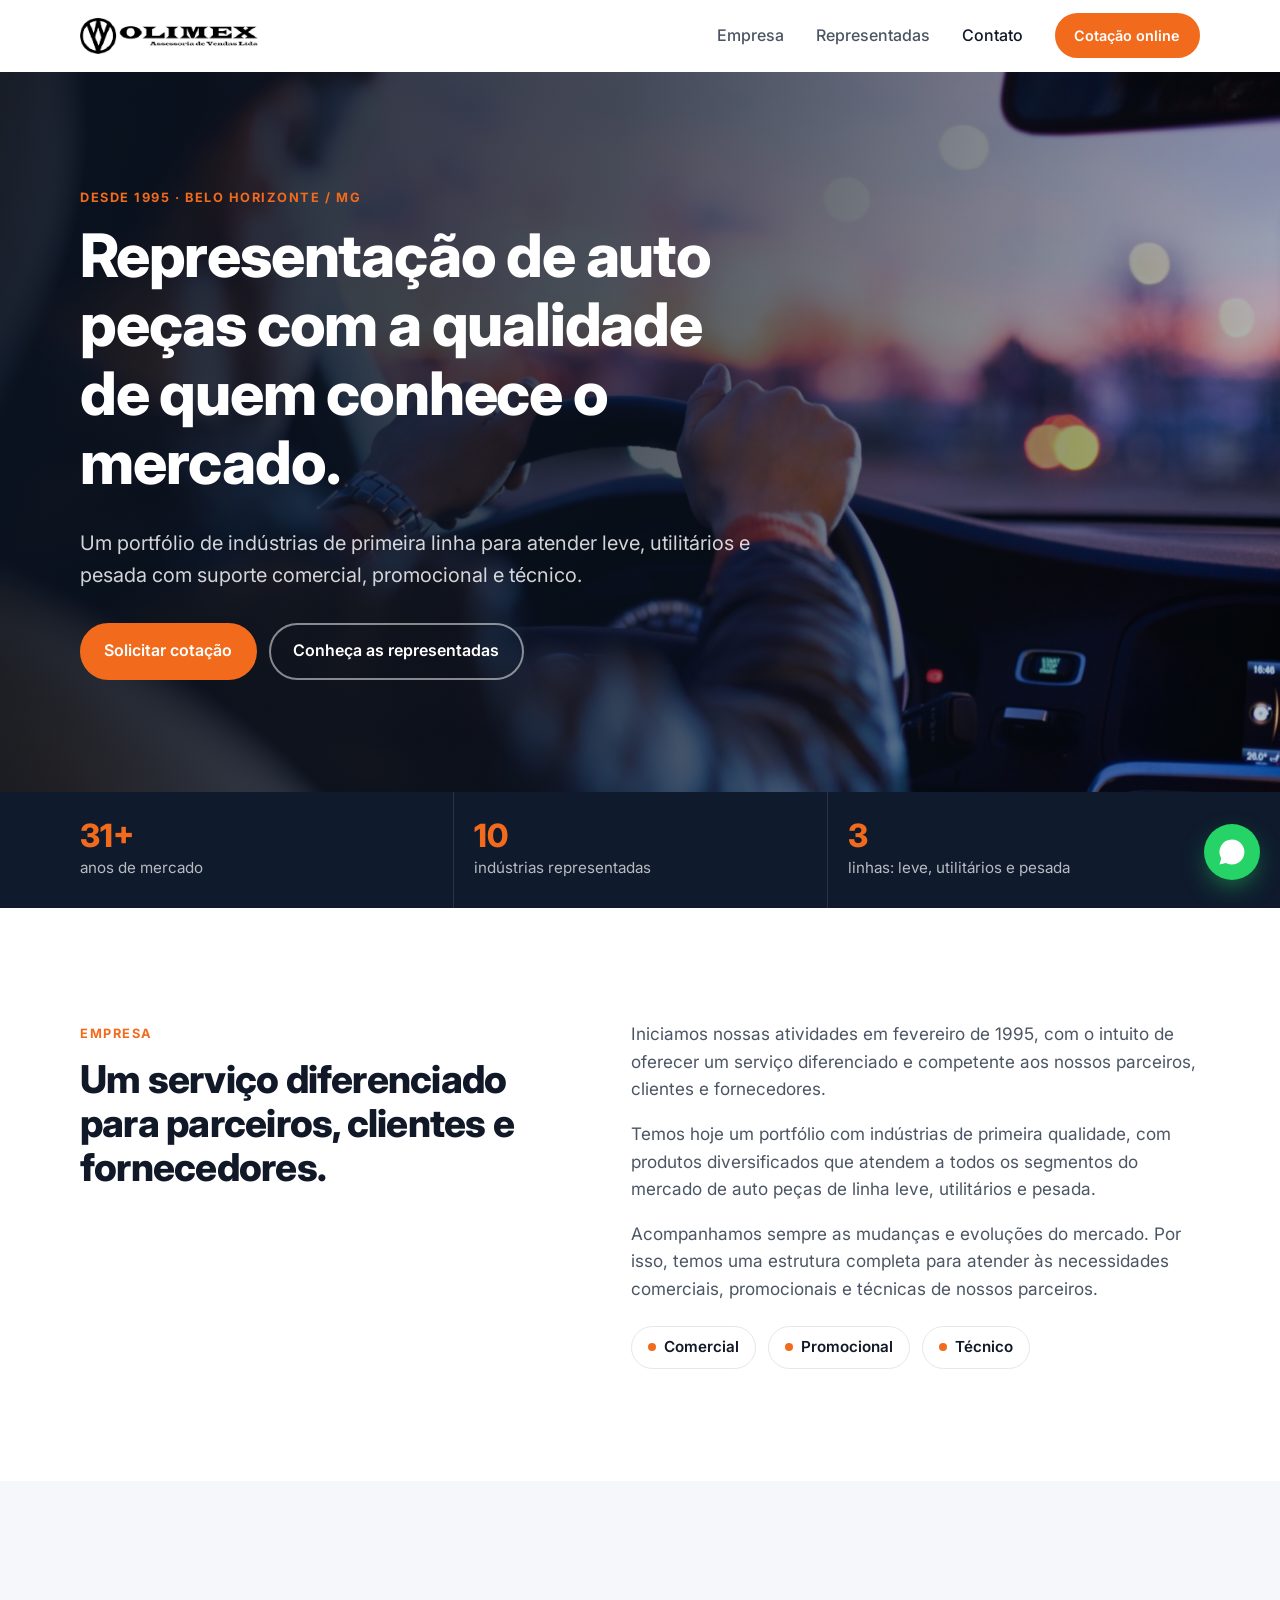
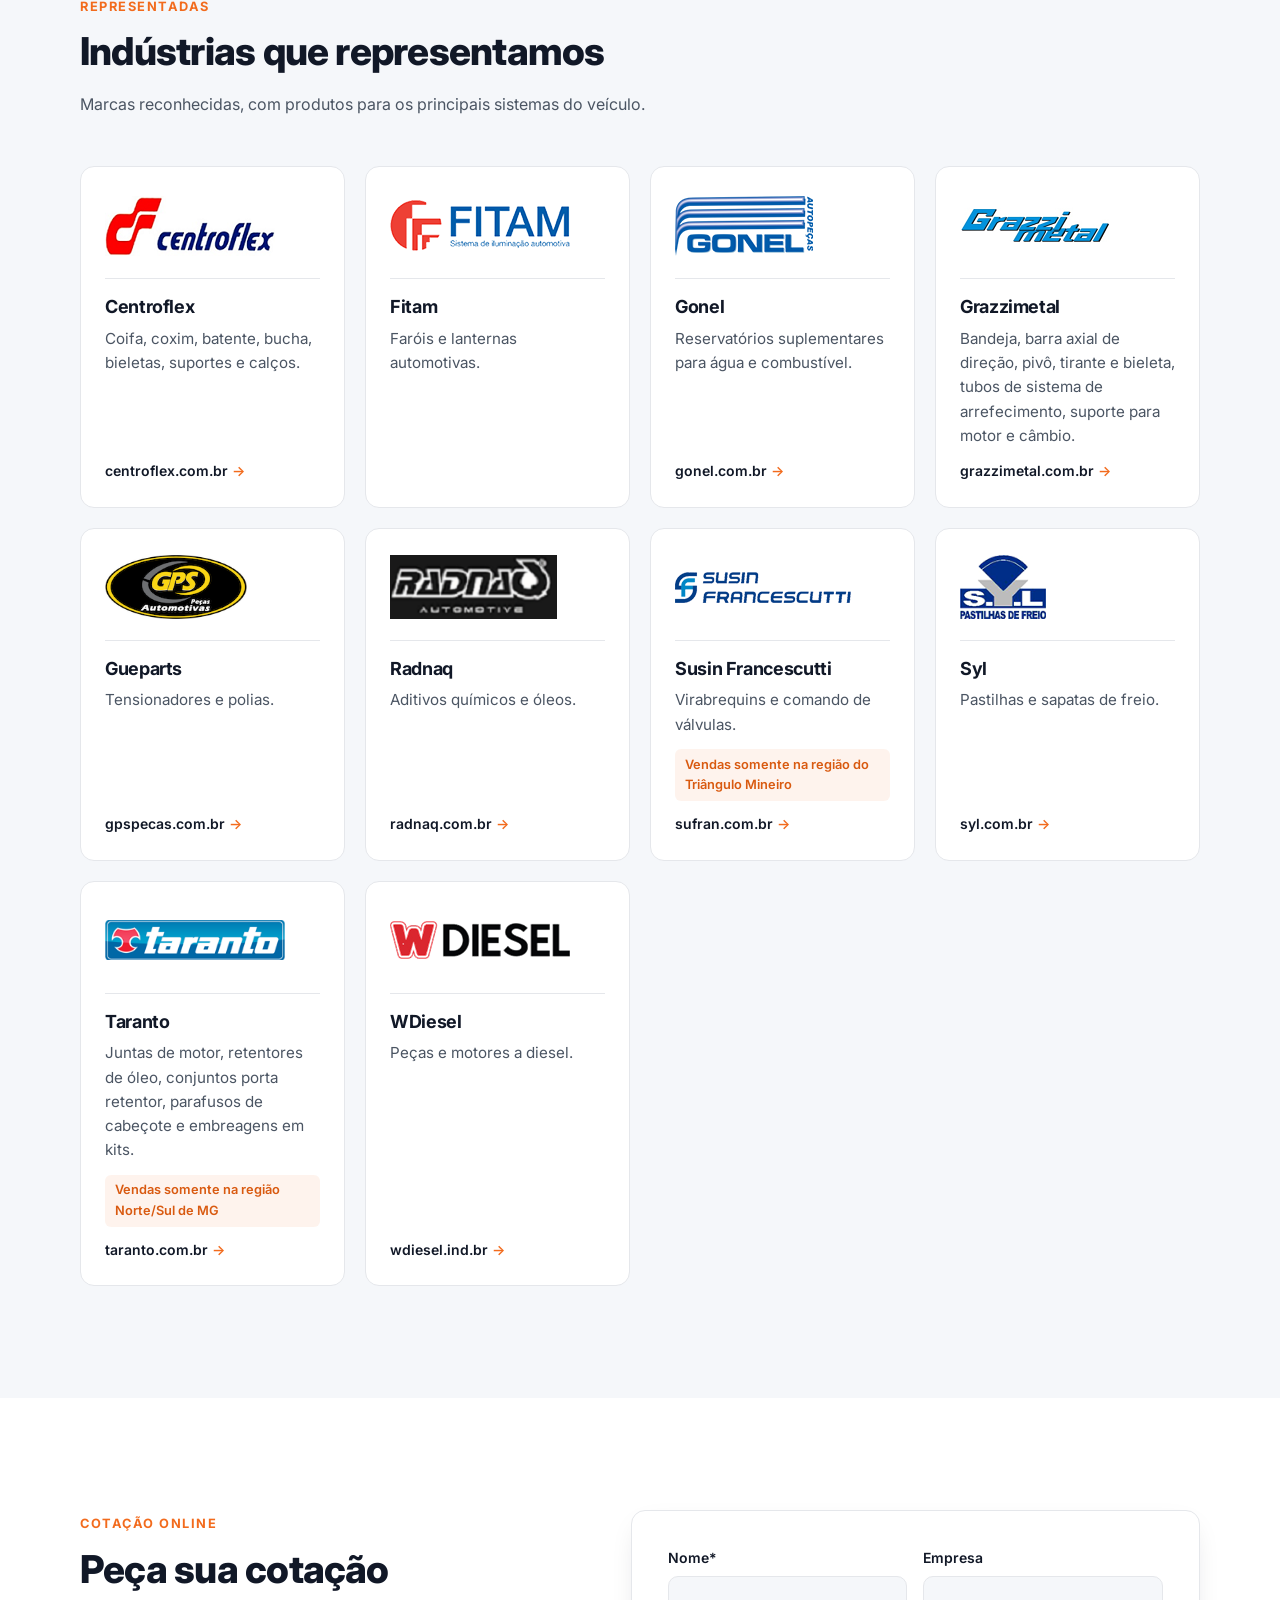
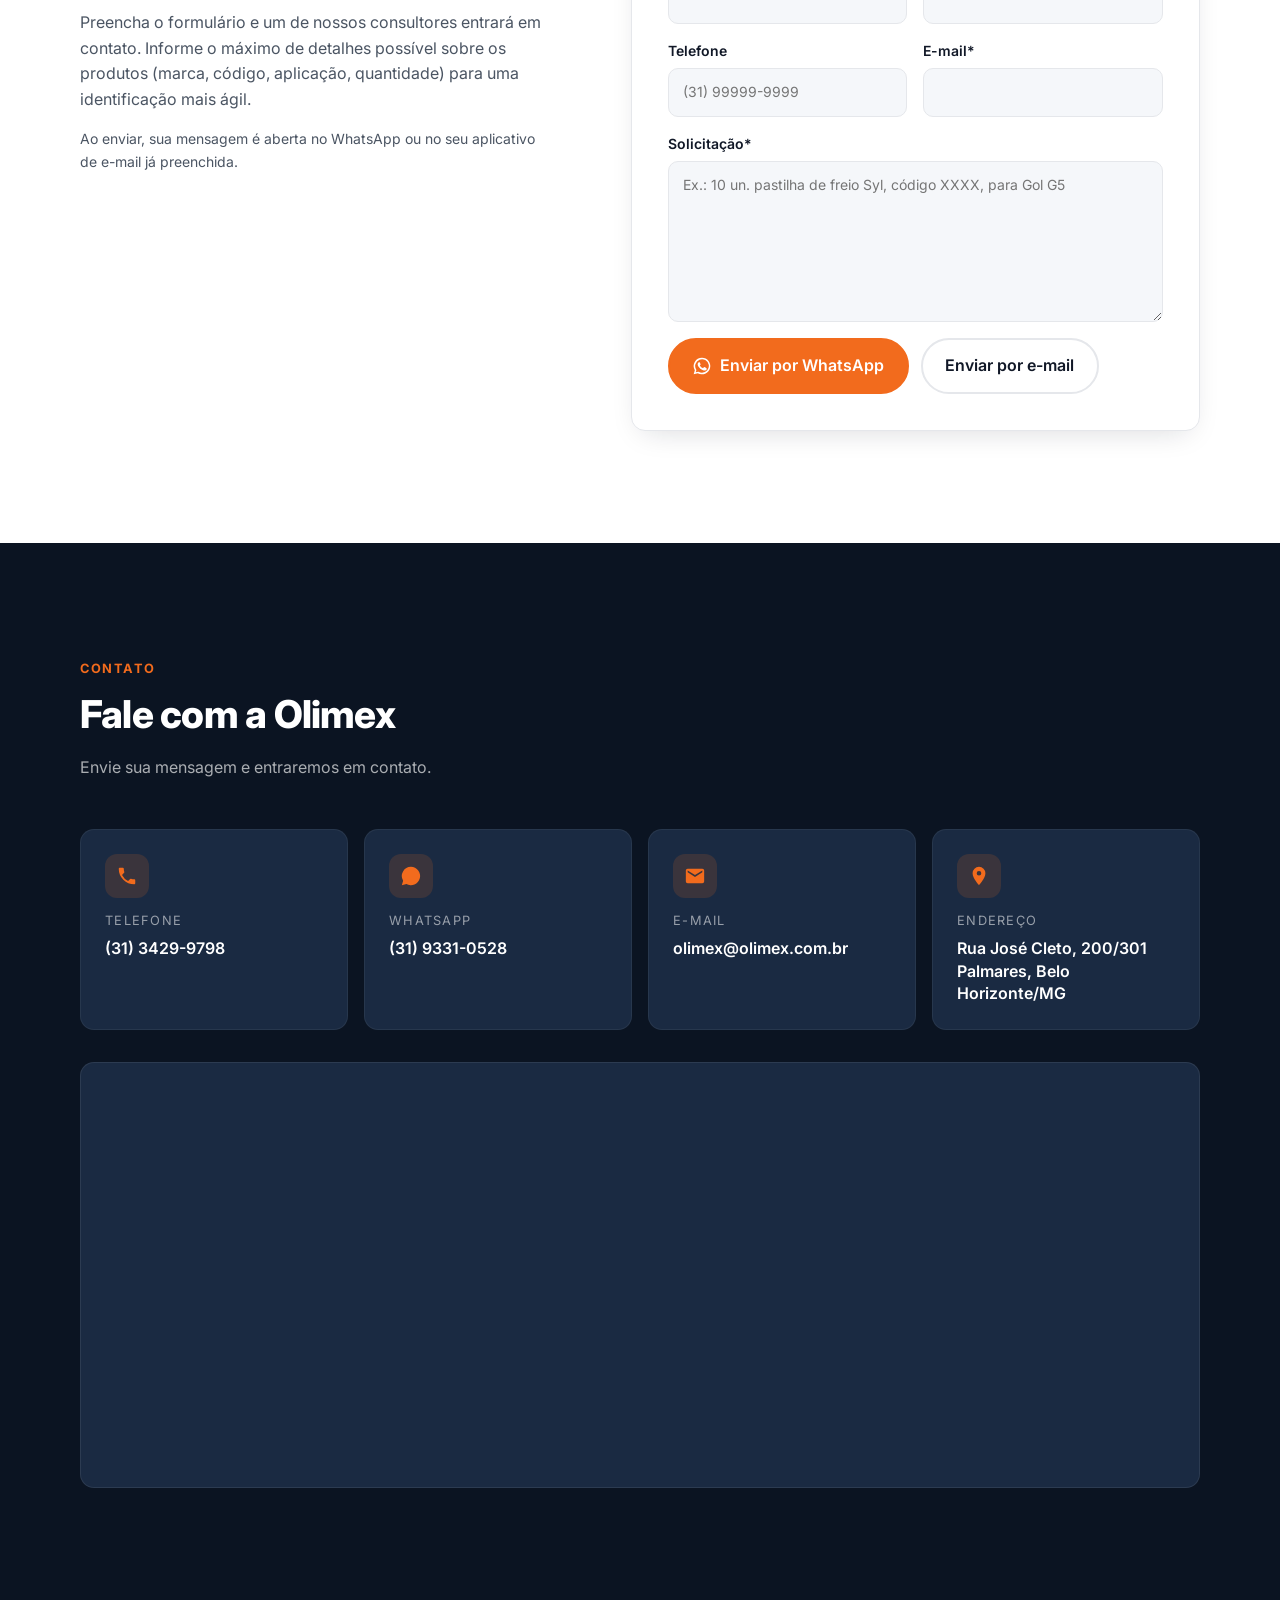
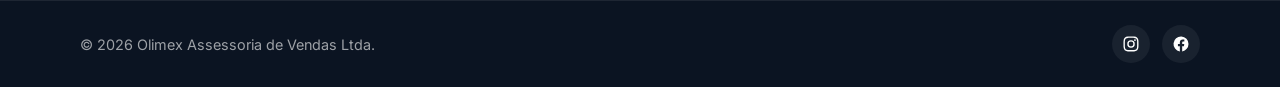
==== index.html @ 1502eceb "feat: create static site for github pages Co-Authored-By: Claude Opus 5.5 <noreply@anthropic.com>" ====
<!DOCTYPE html>
<html lang="pt-BR">
<head>
  <meta charset="utf-8" />
  <meta name="viewport" content="width=device-width, initial-scale=1" />
  <title>Olimex Assessoria de Vendas | Representação de Auto Peças</title>
  <meta name="description" content="Desde 1995 representando indústrias de auto peças de primeira qualidade para linha leve, utilitários e pesada em Minas Gerais." />
  <meta name="keywords" content="peças automotivas, representação de auto peças, auto peças, Belo Horizonte, Minas Gerais" />
  <meta name="theme-color" content="#0f1b2d" />

  <meta property="og:type" content="website" />
  <meta property="og:title" content="Olimex Assessoria de Vendas" />
  <meta property="og:description" content="Representação de auto peças desde 1995. Linha leve, utilitários e pesada." />
  <meta property="og:image" content="assets/img/hero.jpg" />
  <meta property="og:locale" content="pt_BR" />

  <link rel="icon" href="favicon.ico" />
  <link rel="preconnect" href="https://fonts.googleapis.com" />
  <link rel="preconnect" href="https://fonts.gstatic.com" crossorigin />
  <link href="https://fonts.googleapis.com/css2?family=Inter:wght@400;500;600;700;800&display=swap" rel="stylesheet" />
  <link rel="stylesheet" href="assets/css/style.css" />
</head>
<body>
  <a class="skip-link" href="#conteudo">Pular para o conteúdo</a>

  <header class="site-header" id="topo">
    <div class="container header-inner">
      <a href="#topo" class="brand" aria-label="Olimex - início">
        <img src="assets/img/logo.png" alt="Olimex Assessoria de Vendas Ltda" width="217" height="44" />
      </a>

      <button class="nav-toggle" aria-controls="menu" aria-expanded="false" aria-label="Abrir menu">
        <span></span><span></span><span></span>
      </button>

      <nav id="menu" class="nav" aria-label="Principal">
        <a href="#empresa">Empresa</a>
        <a href="#representadas">Representadas</a>
        <a href="#contato">Contato</a>
        <a href="#cotacao" class="btn btn-sm">Cotação online</a>
      </nav>
    </div>
  </header>

  <main id="conteudo">
    <!-- Hero -->
    <section class="hero">
      <div class="hero-bg" aria-hidden="true"></div>
      <div class="container hero-inner">
        <p class="eyebrow">Desde 1995 · Belo Horizonte / MG</p>
        <h1>Representação de auto peças com a qualidade de quem conhece o mercado.</h1>
        <p class="lead">
          Um portfólio de indústrias de primeira linha para atender leve, utilitários e pesada
          com suporte comercial, promocional e técnico.
        </p>
        <div class="hero-actions">
          <a href="#cotacao" class="btn">Solicitar cotação</a>
          <a href="#representadas" class="btn btn-ghost">Conheça as representadas</a>
        </div>
      </div>
    </section>

    <!-- Stats -->
    <section class="stats" aria-label="Destaques">
      <div class="container stats-grid">
        <div class="stat"><strong data-since="1995">30+</strong><span>anos de mercado</span></div>
        <div class="stat"><strong>10</strong><span>indústrias representadas</span></div>
        <div class="stat"><strong>3</strong><span>linhas: leve, utilitários e pesada</span></div>
      </div>
    </section>

    <!-- Empresa -->
    <section id="empresa" class="section">
      <div class="container split">
        <div>
          <p class="eyebrow">Empresa</p>
          <h2>Um serviço diferenciado para parceiros, clientes e fornecedores.</h2>
        </div>
        <div class="prose">
          <p>
            Iniciamos nossas atividades em fevereiro de 1995, com o intuito de oferecer um serviço
            diferenciado e competente aos nossos parceiros, clientes e fornecedores.
          </p>
          <p>
            Temos hoje um portfólio com indústrias de primeira qualidade, com produtos diversificados
            que atendem a todos os segmentos do mercado de auto peças de linha leve, utilitários e pesada.
          </p>
          <p>
            Acompanhamos sempre as mudanças e evoluções do mercado. Por isso, temos uma estrutura
            completa para atender às necessidades comerciais, promocionais e técnicas de nossos parceiros.
          </p>
          <ul class="pillars">
            <li><span class="dot"></span>Comercial</li>
            <li><span class="dot"></span>Promocional</li>
            <li><span class="dot"></span>Técnico</li>
          </ul>
        </div>
      </div>
    </section>

    <!-- Representadas -->
    <section id="representadas" class="section section-alt">
      <div class="container">
        <div class="section-head">
          <p class="eyebrow">Representadas</p>
          <h2>Indústrias que representamos</h2>
          <p class="muted">Marcas reconhecidas, com produtos para os principais sistemas do veículo.</p>
        </div>

        <div class="brands">
          <article class="brand-card">
            <div class="brand-logo"><img src="assets/img/brands/centroflex.png" alt="Centroflex" loading="lazy" /></div>
            <h3>Centroflex</h3>
            <p>Coifa, coxim, batente, bucha, bieletas, suportes e calços.</p>
            <a href="https://www.centroflex.com.br/" target="_blank" rel="noopener">centroflex.com.br</a>
          </article>

          <article class="brand-card">
            <div class="brand-logo"><img src="assets/img/brands/fitam.png" alt="Fitam" loading="lazy" /></div>
            <h3>Fitam</h3>
            <p>Faróis e lanternas automotivas.</p>
          </article>

          <article class="brand-card">
            <div class="brand-logo"><img src="assets/img/brands/gonel.png" alt="Gonel" loading="lazy" /></div>
            <h3>Gonel</h3>
            <p>Reservatórios suplementares para água e combustível.</p>
            <a href="https://www.gonel.com.br/" target="_blank" rel="noopener">gonel.com.br</a>
          </article>

          <article class="brand-card">
            <div class="brand-logo"><img src="assets/img/brands/grazzimetal.png" alt="Grazzimetal" loading="lazy" /></div>
            <h3>Grazzimetal</h3>
            <p>Bandeja, barra axial de direção, pivô, tirante e bieleta, tubos de sistema de arrefecimento, suporte para motor e câmbio.</p>
            <a href="https://www.grazzimetal.com.br/" target="_blank" rel="noopener">grazzimetal.com.br</a>
          </article>

          <article class="brand-card">
            <div class="brand-logo"><img src="assets/img/brands/gueparts.png" alt="Gueparts" loading="lazy" /></div>
            <h3>Gueparts</h3>
            <p>Tensionadores e polias.</p>
            <a href="https://www.gpspecas.com.br/" target="_blank" rel="noopener">gpspecas.com.br</a>
          </article>

          <article class="brand-card">
            <div class="brand-logo"><img src="assets/img/brands/radnaq.png" alt="Radnaq" loading="lazy" /></div>
            <h3>Radnaq</h3>
            <p>Aditivos químicos e óleos.</p>
            <a href="https://radnaq.com.br/" target="_blank" rel="noopener">radnaq.com.br</a>
          </article>

          <article class="brand-card">
            <div class="brand-logo"><img src="assets/img/brands/susin.png" alt="Susin Francescutti" loading="lazy" /></div>
            <h3>Susin Francescutti</h3>
            <p>Virabrequins e comando de válvulas.</p>
            <p class="note">Vendas somente na região do Triângulo Mineiro</p>
            <a href="https://www.sufran.com.br/" target="_blank" rel="noopener">sufran.com.br</a>
          </article>

          <article class="brand-card">
            <div class="brand-logo"><img src="assets/img/brands/syl.png" alt="Syl" loading="lazy" /></div>
            <h3>Syl</h3>
            <p>Pastilhas e sapatas de freio.</p>
            <a href="https://www.syl.com.br/" target="_blank" rel="noopener">syl.com.br</a>
          </article>

          <article class="brand-card">
            <div class="brand-logo"><img src="assets/img/brands/taranto.png" alt="Taranto" loading="lazy" /></div>
            <h3>Taranto</h3>
            <p>Juntas de motor, retentores de óleo, conjuntos porta retentor, parafusos de cabeçote e embreagens em kits.</p>
            <p class="note">Vendas somente na região Norte/Sul de MG</p>
            <a href="https://www.taranto.com.br/" target="_blank" rel="noopener">taranto.com.br</a>
          </article>

          <article class="brand-card">
            <div class="brand-logo"><img src="assets/img/brands/wdiesel.png" alt="WDiesel" loading="lazy" /></div>
            <h3>WDiesel</h3>
            <p>Peças e motores a diesel.</p>
            <a href="https://www.wdiesel.ind.br/" target="_blank" rel="noopener">wdiesel.ind.br</a>
          </article>
        </div>
      </div>
    </section>

    <!-- Cotação -->
    <section id="cotacao" class="section">
      <div class="container split">
        <div>
          <p class="eyebrow">Cotação online</p>
          <h2>Peça sua cotação</h2>
          <p class="muted">
            Preencha o formulário e um de nossos consultores entrará em contato.
            Informe o máximo de detalhes possível sobre os produtos (marca, código, aplicação,
            quantidade) para uma identificação mais ágil.
          </p>
          <p class="muted small">
            Ao enviar, sua mensagem é aberta no WhatsApp ou no seu aplicativo de e-mail já preenchida.
          </p>
        </div>

        <form class="card form" id="quote-form" novalidate>
          <div class="field-row">
            <label>Nome*<input type="text" name="nome" required autocomplete="name" /></label>
            <label>Empresa<input type="text" name="empresa" autocomplete="organization" /></label>
          </div>
          <div class="field-row">
            <label>Telefone<input type="tel" name="telefone" maxlength="15" autocomplete="tel" placeholder="(31) 99999-9999" /></label>
            <label>E-mail*<input type="email" name="email" required autocomplete="email" /></label>
          </div>
          <label>Solicitação*<textarea name="solicitacao" rows="6" required placeholder="Ex.: 10 un. pastilha de freio Syl, código XXXX, para Gol G5"></textarea></label>
          <p class="form-error" role="alert" hidden></p>
          <div class="form-actions">
            <button type="submit" class="btn" data-channel="whatsapp">
              <svg viewBox="0 0 24 24" aria-hidden="true"><path fill="currentColor" d="M12 2a10 10 0 0 0-8.6 15.1L2 22l5-1.3A10 10 0 1 0 12 2Zm0 18.2a8.2 8.2 0 0 1-4.2-1.2l-.3-.2-3 .8.8-2.9-.2-.3A8.2 8.2 0 1 1 12 20.2Zm4.5-6.1c-.2-.1-1.5-.7-1.7-.8s-.4-.1-.6.1-.7.8-.8 1-.3.2-.5.1a6.7 6.7 0 0 1-3.3-2.9c-.3-.4.3-.4.7-1.3.1-.2 0-.3 0-.4l-.8-1.9c-.2-.5-.4-.4-.6-.4h-.5a1 1 0 0 0-.7.3 3 3 0 0 0-.9 2.2 5.2 5.2 0 0 0 1.1 2.7 11.9 11.9 0 0 0 4.6 4c1.7.7 2.3.8 3.2.7a2.7 2.7 0 0 0 1.8-1.3 2.2 2.2 0 0 0 .2-1.3c-.1-.1-.2-.2-.5-.3Z"/></svg>
              Enviar por WhatsApp
            </button>
            <button type="submit" class="btn btn-outline" data-channel="email">Enviar por e-mail</button>
          </div>
        </form>
      </div>
    </section>

    <!-- Contato -->
    <section id="contato" class="section section-dark">
      <div class="container">
        <div class="section-head">
          <p class="eyebrow">Contato</p>
          <h2>Fale com a Olimex</h2>
          <p class="muted">Envie sua mensagem e entraremos em contato.</p>
        </div>

        <div class="contact-grid">
          <a class="contact-card" href="tel:+553134299798">
            <span class="icon" aria-hidden="true">
              <svg viewBox="0 0 24 24"><path fill="currentColor" d="M6.6 10.8a15.1 15.1 0 0 0 6.6 6.6l2.2-2.2a1 1 0 0 1 1-.25 11.4 11.4 0 0 0 3.6.57 1 1 0 0 1 1 1V20a1 1 0 0 1-1 1A17 17 0 0 1 3 4a1 1 0 0 1 1-1h3.5a1 1 0 0 1 1 1c0 1.25.2 2.45.57 3.57a1 1 0 0 1-.25 1Z"/></svg>
            </span>
            <span class="label">Telefone</span>
            <strong>(31) 3429-9798</strong>
          </a>

          <a class="contact-card" href="https://api.whatsapp.com/send?phone=553193310528&text=Ol%C3%A1.%20Gostaria%20de%20informa%C3%A7%C3%B5es%20sobre%20pe%C3%A7as%20automotivas%20com%20a%20Olimex." target="_blank" rel="noopener">
            <span class="icon" aria-hidden="true">
              <svg viewBox="0 0 24 24"><path fill="currentColor" d="M12 2a10 10 0 0 0-8.6 15.1L2 22l5-1.3A10 10 0 1 0 12 2Zm4.5 12.1c-.2-.1-1.5-.7-1.7-.8s-.4-.1-.6.1-.7.8-.8 1-.3.2-.5.1a6.7 6.7 0 0 1-3.3-2.9c-.3-.4.3-.4.7-1.3.1-.2 0-.3 0-.4l-.8-1.9c-.2-.5-.4-.4-.6-.4h-.5a1 1 0 0 0-.7.3 3 3 0 0 0-.9 2.2 5.2 5.2 0 0 0 1.1 2.7 11.9 11.9 0 0 0 4.6 4c1.7.7 2.3.8 3.2.7a2.7 2.7 0 0 0 1.8-1.3 2.2 2.2 0 0 0 .2-1.3c-.1-.1-.2-.2-.5-.3Z"/></svg>
            </span>
            <span class="label">WhatsApp</span>
            <strong>(31) 9331-0528</strong>
          </a>

          <a class="contact-card" href="mailto:olimex@olimex.com.br">
            <span class="icon" aria-hidden="true">
              <svg viewBox="0 0 24 24"><path fill="currentColor" d="M20 4H4a2 2 0 0 0-2 2v12a2 2 0 0 0 2 2h16a2 2 0 0 0 2-2V6a2 2 0 0 0-2-2Zm0 4-8 5-8-5V6l8 5 8-5Z"/></svg>
            </span>
            <span class="label">E-mail</span>
            <strong>olimex@olimex.com.br</strong>
          </a>

          <a class="contact-card" href="https://www.google.com/maps/search/?api=1&query=Rua+Jos%C3%A9+Cleto%2C+200%2C+Palmares%2C+Belo+Horizonte+MG" target="_blank" rel="noopener">
            <span class="icon" aria-hidden="true">
              <svg viewBox="0 0 24 24"><path fill="currentColor" d="M12 2a7 7 0 0 0-7 7c0 5.25 7 13 7 13s7-7.75 7-13a7 7 0 0 0-7-7Zm0 9.5A2.5 2.5 0 1 1 12 6.5a2.5 2.5 0 0 1 0 5Z"/></svg>
            </span>
            <span class="label">Endereço</span>
            <strong>Rua José Cleto, 200/301<br />Palmares, Belo Horizonte/MG</strong>
          </a>
        </div>

        <div class="map">
          <iframe
            title="Mapa - Olimex, Rua José Cleto 200, Belo Horizonte"
            src="https://www.google.com/maps?q=Rua+Jos%C3%A9+Cleto,+200,+Palmares,+Belo+Horizonte+-+MG&output=embed"
            loading="lazy" referrerpolicy="no-referrer-when-downgrade"></iframe>
        </div>
      </div>
    </section>
  </main>

  <footer class="site-footer">
    <div class="container footer-inner">
      <p>© <span id="year">2026</span> Olimex Assessoria de Vendas Ltda.</p>
      <div class="social">
        <a href="https://www.instagram.com/olimexassessoria/" target="_blank" rel="noopener" aria-label="Instagram">
          <svg viewBox="0 0 24 24" aria-hidden="true"><path fill="currentColor" d="M12 7a5 5 0 1 0 0 10 5 5 0 0 0 0-10Zm0 8.2a3.2 3.2 0 1 1 0-6.4 3.2 3.2 0 0 1 0 6.4ZM17.3 5.5a1.2 1.2 0 1 0 0 2.4 1.2 1.2 0 0 0 0-2.4ZM12 2c-2.7 0-3 0-4.1.06C4.3 2.2 2.2 4.3 2.06 7.9 2 9 2 9.3 2 12s0 3 .06 4.1c.16 3.6 2.24 5.7 5.84 5.84C9 22 9.3 22 12 22s3 0 4.1-.06c3.6-.16 5.7-2.24 5.84-5.84C22 15 22 14.7 22 12s0-3-.06-4.1C21.8 4.3 19.7 2.2 16.1 2.06 15 2 14.7 2 12 2Zm0 1.8c2.67 0 3 0 4 .06 2.7.12 4 1.4 4.1 4.1.05 1 .06 1.35.06 4s0 3-.06 4c-.12 2.7-1.4 4-4.1 4.1-1 .05-1.33.06-4 .06s-3 0-4-.06c-2.7-.12-4-1.4-4.1-4.1C3.8 15 3.8 14.67 3.8 12s0-3 .06-4C3.98 5.3 5.3 4 8 3.86c1-.05 1.33-.06 4-.06Z"/></svg>
        </a>
        <a href="https://www.facebook.com/olimexrepresentacao" target="_blank" rel="noopener" aria-label="Facebook">
          <svg viewBox="0 0 24 24" aria-hidden="true"><path fill="currentColor" d="M22 12a10 10 0 1 0-11.56 9.88v-6.99H7.9V12h2.54V9.8c0-2.5 1.49-3.9 3.78-3.9 1.1 0 2.24.2 2.24.2v2.46h-1.26c-1.24 0-1.63.77-1.63 1.56V12h2.78l-.44 2.89h-2.34v6.99A10 10 0 0 0 22 12Z"/></svg>
        </a>
      </div>
    </div>
  </footer>

  <!-- Floating WhatsApp button -->
  <a class="wa-float" href="https://api.whatsapp.com/send?phone=553193310528&text=Ol%C3%A1.%20Gostaria%20de%20informa%C3%A7%C3%B5es%20sobre%20pe%C3%A7as%20automotivas%20com%20a%20Olimex." target="_blank" rel="noopener" aria-label="Falar no WhatsApp">
    <svg viewBox="0 0 24 24" aria-hidden="true"><path fill="currentColor" d="M12 2a10 10 0 0 0-8.6 15.1L2 22l5-1.3A10 10 0 1 0 12 2Zm4.5 12.1c-.2-.1-1.5-.7-1.7-.8s-.4-.1-.6.1-.7.8-.8 1-.3.2-.5.1a6.7 6.7 0 0 1-3.3-2.9c-.3-.4.3-.4.7-1.3.1-.2 0-.3 0-.4l-.8-1.9c-.2-.5-.4-.4-.6-.4h-.5a1 1 0 0 0-.7.3 3 3 0 0 0-.9 2.2 5.2 5.2 0 0 0 1.1 2.7 11.9 11.9 0 0 0 4.6 4c1.7.7 2.3.8 3.2.7a2.7 2.7 0 0 0 1.8-1.3 2.2 2.2 0 0 0 .2-1.3c-.1-.1-.2-.2-.5-.3Z"/></svg>
  </a>

  <script src="assets/js/main.js" defer></script>
</body>
</html>
---- assets/css/style.css ----
/* ==========================================================================
   Olimex – static site styles
   ========================================================================== */

:root {
  --navy-900: #0b1422;
  --navy-800: #0f1b2d;
  --navy-700: #1a2a42;
  --accent: #f26b1d;
  --accent-600: #d95a10;
  --ink: #111827;
  --ink-soft: #4b5563;
  --line: #e5e7eb;
  --bg: #ffffff;
  --bg-alt: #f5f7fa;
  --radius: 14px;
  --shadow-sm: 0 1px 2px rgba(16, 24, 40, .06);
  --shadow-md: 0 10px 30px -12px rgba(16, 24, 40, .18);
  --header-h: 72px;
  --container: 1160px;
}

*,
*::before,
*::after { box-sizing: border-box; }

html { scroll-behavior: smooth; scroll-padding-top: var(--header-h); }

body {
  margin: 0;
  font-family: "Inter", system-ui, -apple-system, "Segoe UI", Roboto, sans-serif;
  font-size: 16px;
  line-height: 1.6;
  color: var(--ink);
  background: var(--bg);
  -webkit-font-smoothing: antialiased;
}

img { max-width: 100%; height: auto; display: block; }
a { color: inherit; }
h1, h2, h3 { line-height: 1.15; letter-spacing: -.02em; margin: 0 0 .5em; }
h2 { font-size: clamp(1.75rem, 3vw, 2.5rem); font-weight: 800; }
h3 { font-size: 1.125rem; font-weight: 700; }
p { margin: 0 0 1em; }

.container {
  width: 100%;
  max-width: var(--container);
  margin-inline: auto;
  padding-inline: 20px;
}

.skip-link {
  position: absolute;
  left: -999px;
  top: 8px;
  background: var(--accent);
  color: #fff;
  padding: 8px 14px;
  border-radius: 8px;
  z-index: 100;
}
.skip-link:focus { left: 8px; }

.eyebrow {
  display: inline-block;
  font-size: .8rem;
  font-weight: 700;
  letter-spacing: .12em;
  text-transform: uppercase;
  color: var(--accent);
  margin-bottom: .75rem;
}
.muted { color: var(--ink-soft); }
.small { font-size: .875rem; }

/* Buttons ----------------------------------------------------------------- */
.btn {
  display: inline-flex;
  align-items: center;
  justify-content: center;
  gap: .5rem;
  padding: .85rem 1.4rem;
  border-radius: 999px;
  border: 2px solid var(--accent);
  background: var(--accent);
  color: #fff;
  font: inherit;
  font-weight: 600;
  text-decoration: none;
  cursor: pointer;
  transition: background .2s, border-color .2s, color .2s, transform .2s;
}
.btn:hover { background: var(--accent-600); border-color: var(--accent-600); transform: translateY(-1px); }
.btn:focus-visible { outline: 3px solid rgba(242, 107, 29, .4); outline-offset: 2px; }
.btn svg { width: 20px; height: 20px; }
.btn-sm { padding: .55rem 1.1rem; font-size: .9rem; }
.btn-ghost { background: transparent; border-color: rgba(255, 255, 255, .5); }
.btn-ghost:hover { background: rgba(255, 255, 255, .12); border-color: #fff; }
.btn-outline { background: transparent; color: var(--ink); border-color: var(--line); }
.btn-outline:hover { background: var(--bg-alt); border-color: var(--ink-soft); }

/* Header ------------------------------------------------------------------ */
.site-header {
  position: sticky;
  top: 0;
  z-index: 50;
  height: var(--header-h);
  background: rgba(255, 255, 255, .88);
  backdrop-filter: saturate(180%) blur(12px);
  -webkit-backdrop-filter: saturate(180%) blur(12px);
  border-bottom: 1px solid transparent;
  transition: border-color .2s, box-shadow .2s;
}
.site-header.scrolled { border-color: var(--line); box-shadow: var(--shadow-sm); }

.header-inner {
  display: flex;
  align-items: center;
  justify-content: space-between;
  height: 100%;
}
.brand img { height: 36px; width: auto; }

.nav { display: flex; align-items: center; gap: 2rem; }
.nav a:not(.btn) {
  text-decoration: none;
  font-weight: 500;
  color: var(--ink-soft);
  transition: color .2s;
}
.nav a:not(.btn):hover,
.nav a.active { color: var(--ink); }

.nav-toggle {
  display: none;
  width: 44px;
  height: 44px;
  border: 0;
  background: transparent;
  cursor: pointer;
  padding: 10px;
}
.nav-toggle span {
  display: block;
  height: 2px;
  margin: 5px 0;
  background: var(--ink);
  border-radius: 2px;
  transition: transform .25s, opacity .25s;
}
.nav-toggle[aria-expanded="true"] span:nth-child(1) { transform: translateY(7px) rotate(45deg); }
.nav-toggle[aria-expanded="true"] span:nth-child(2) { opacity: 0; }
.nav-toggle[aria-expanded="true"] span:nth-child(3) { transform: translateY(-7px) rotate(-45deg); }

/* Hero -------------------------------------------------------------------- */
.hero {
  position: relative;
  isolation: isolate;
  min-height: min(82vh, 720px);
  display: flex;
  align-items: center;
  color: #fff;
  overflow: hidden;
}
.hero-bg {
  position: absolute;
  inset: 0;
  z-index: -1;
  background:
    linear-gradient(100deg, rgba(11, 20, 34, .92) 0%, rgba(11, 20, 34, .75) 45%, rgba(11, 20, 34, .25) 100%),
    url("../img/hero.jpg") center / cover no-repeat;
}
.hero-inner { padding-block: 80px; max-width: var(--container); }
.hero h1 {
  font-size: clamp(2.1rem, 5vw, 3.75rem);
  font-weight: 800;
  max-width: 16ch;
}
.hero .lead {
  font-size: clamp(1.05rem, 1.6vw, 1.25rem);
  color: rgba(255, 255, 255, .82);
  max-width: 52ch;
  margin-bottom: 2rem;
}
.hero-actions { display: flex; flex-wrap: wrap; gap: .75rem; }

/* Stats ------------------------------------------------------------------- */
.stats { background: var(--navy-800); color: #fff; }
.stats-grid {
  display: grid;
  grid-template-columns: repeat(3, 1fr);
}
.stat {
  padding: 28px 20px;
  display: flex;
  flex-direction: column;
  gap: .25rem;
  border-left: 1px solid rgba(255, 255, 255, .1);
}
.stat:first-child { border-left: 0; padding-left: 0; }
.stat strong { font-size: 2rem; font-weight: 800; color: var(--accent); line-height: 1; }
.stat span { color: rgba(255, 255, 255, .7); font-size: .95rem; }

/* Sections ---------------------------------------------------------------- */
.section { padding-block: clamp(64px, 9vw, 112px); }
.section-alt { background: var(--bg-alt); }
.section-head { max-width: 640px; margin-bottom: 48px; }

.split {
  display: grid;
  grid-template-columns: 1fr 1.2fr;
  gap: clamp(32px, 6vw, 80px);
  align-items: start;
}
.prose p { color: var(--ink-soft); font-size: 1.075rem; }

.pillars {
  list-style: none;
  padding: 0;
  margin: 1.5rem 0 0;
  display: flex;
  flex-wrap: wrap;
  gap: .75rem;
}
.pillars li {
  display: inline-flex;
  align-items: center;
  gap: .5rem;
  padding: .5rem 1rem;
  border: 1px solid var(--line);
  border-radius: 999px;
  font-weight: 600;
  font-size: .95rem;
}
.dot { width: 8px; height: 8px; border-radius: 50%; background: var(--accent); }

/* Brands ------------------------------------------------------------------ */
.brands {
  display: grid;
  grid-template-columns: repeat(auto-fill, minmax(260px, 1fr));
  gap: 20px;
}
.brand-card {
  display: flex;
  flex-direction: column;
  background: #fff;
  border: 1px solid var(--line);
  border-radius: var(--radius);
  padding: 24px;
  transition: transform .2s, box-shadow .2s, border-color .2s;
}
.brand-card:hover { transform: translateY(-3px); box-shadow: var(--shadow-md); border-color: transparent; }
.brand-logo {
  height: 88px;
  display: flex;
  align-items: center;
  justify-content: flex-start;
  margin-bottom: 18px;
  padding-bottom: 18px;
  border-bottom: 1px solid var(--line);
}
.brand-logo img { max-height: 64px; max-width: 180px; object-fit: contain; }
.brand-card p { color: var(--ink-soft); font-size: .95rem; margin-bottom: .75rem; }
.brand-card .note {
  font-size: .8rem;
  font-weight: 600;
  color: var(--accent-600);
  background: rgba(242, 107, 29, .08);
  padding: .35rem .6rem;
  border-radius: 6px;
  align-self: flex-start;
}
.brand-card a {
  margin-top: auto;
  font-size: .875rem;
  font-weight: 600;
  color: var(--ink);
  text-decoration: none;
}
.brand-card a::after { content: " →"; color: var(--accent); }
.brand-card a:hover { color: var(--accent-600); }

/* Form -------------------------------------------------------------------- */
.card {
  background: #fff;
  border: 1px solid var(--line);
  border-radius: var(--radius);
  box-shadow: var(--shadow-md);
  padding: clamp(20px, 4vw, 36px);
}
.form { display: grid; gap: 16px; }
.field-row { display: grid; grid-template-columns: 1fr 1fr; gap: 16px; }
.form label {
  display: grid;
  gap: 6px;
  font-size: .875rem;
  font-weight: 600;
  color: var(--ink);
}
.form input,
.form textarea {
  font: inherit;
  font-weight: 400;
  width: 100%;
  padding: .75rem .9rem;
  border: 1px solid var(--line);
  border-radius: 10px;
  background: var(--bg-alt);
  color: var(--ink);
  transition: border-color .2s, box-shadow .2s, background .2s;
}
.form textarea { resize: vertical; min-height: 140px; }
.form input:focus,
.form textarea:focus {
  outline: none;
  background: #fff;
  border-color: var(--accent);
  box-shadow: 0 0 0 4px rgba(242, 107, 29, .15);
}
.form .invalid { border-color: #dc2626; }
.form-error { color: #dc2626; font-size: .9rem; margin: 0; }
.form-actions { display: flex; flex-wrap: wrap; gap: .75rem; }

/* Contact (dark) ---------------------------------------------------------- */
.section-dark { background: var(--navy-900); color: #fff; }
.section-dark .muted { color: rgba(255, 255, 255, .65); }

.contact-grid {
  display: grid;
  grid-template-columns: repeat(4, 1fr);
  gap: 16px;
  margin-bottom: 32px;
}
.contact-card {
  display: flex;
  flex-direction: column;
  gap: .35rem;
  padding: 24px;
  border-radius: var(--radius);
  background: var(--navy-700);
  border: 1px solid rgba(255, 255, 255, .06);
  text-decoration: none;
  transition: background .2s, transform .2s;
}
.contact-card:hover { background: #22385a; transform: translateY(-2px); }
.contact-card .icon {
  width: 44px;
  height: 44px;
  display: grid;
  place-items: center;
  border-radius: 12px;
  background: rgba(242, 107, 29, .15);
  color: var(--accent);
  margin-bottom: .5rem;
}
.contact-card .icon svg { width: 22px; height: 22px; }
.contact-card .label { font-size: .8rem; text-transform: uppercase; letter-spacing: .1em; color: rgba(255, 255, 255, .55); }
.contact-card strong { font-weight: 600; font-size: 1rem; line-height: 1.4; word-break: break-word; }

.map {
  border-radius: var(--radius);
  overflow: hidden;
  border: 1px solid rgba(255, 255, 255, .08);
  aspect-ratio: 21 / 8;
  background: var(--navy-700);
}
.map iframe { width: 100%; height: 100%; border: 0; display: block; filter: grayscale(.3); }

/* Footer ------------------------------------------------------------------ */
.site-footer {
  background: var(--navy-900);
  color: rgba(255, 255, 255, .6);
  border-top: 1px solid rgba(255, 255, 255, .08);
  font-size: .9rem;
}
.footer-inner {
  display: flex;
  align-items: center;
  justify-content: space-between;
  gap: 16px;
  padding-block: 24px;
}
.footer-inner p { margin: 0; }
.social { display: flex; gap: 12px; }
.social a {
  width: 38px;
  height: 38px;
  display: grid;
  place-items: center;
  border-radius: 50%;
  background: rgba(255, 255, 255, .06);
  color: #fff;
  transition: background .2s;
}
.social a:hover { background: var(--accent); }
.social svg { width: 18px; height: 18px; }

/* Floating WhatsApp ------------------------------------------------------- */
.wa-float {
  position: fixed;
  right: 20px;
  bottom: 20px;
  z-index: 60;
  width: 56px;
  height: 56px;
  display: grid;
  place-items: center;
  border-radius: 50%;
  background: #25d366;
  color: #fff;
  box-shadow: 0 10px 25px -5px rgba(37, 211, 102, .5);
  transition: transform .2s;
}
.wa-float:hover { transform: scale(1.08); }
.wa-float svg { width: 30px; height: 30px; }

/* Reveal on scroll -------------------------------------------------------- */
.reveal { opacity: 0; transform: translateY(16px); transition: opacity .6s ease, transform .6s ease; }
.reveal.visible { opacity: 1; transform: none; }

@media (prefers-reduced-motion: reduce) {
  html { scroll-behavior: auto; }
  *, *::before, *::after { transition: none !important; }
  .reveal { opacity: 1; transform: none; }
}

/* Responsive -------------------------------------------------------------- */
@media (max-width: 960px) {
  .contact-grid { grid-template-columns: repeat(2, 1fr); }
  .split { grid-template-columns: 1fr; }
  .map { aspect-ratio: 16 / 9; }
}

@media (max-width: 760px) {
  .nav-toggle { display: block; }
  .nav {
    position: absolute;
    top: var(--header-h);
    left: 0;
    right: 0;
    flex-direction: column;
    align-items: stretch;
    gap: 0;
    padding: 8px 20px 20px;
    background: #fff;
    border-bottom: 1px solid var(--line);
    box-shadow: var(--shadow-md);
    display: none;
  }
  .nav.open { display: flex; }
  .nav a:not(.btn) { padding: 14px 0; border-bottom: 1px solid var(--line); }
  .nav .btn { margin-top: 14px; }

  .stats-grid { grid-template-columns: 1fr; }
  .stat { border-left: 0; border-top: 1px solid rgba(255, 255, 255, .1); padding: 20px 0; flex-direction: row; align-items: baseline; gap: .75rem; }
  .stat:first-child { border-top: 0; }

  .field-row { grid-template-columns: 1fr; }
  .form-actions .btn { flex: 1 1 100%; }
}

@media (max-width: 520px) {
  .contact-grid { grid-template-columns: 1fr; }
  .footer-inner { flex-direction: column; text-align: center; padding-bottom: 88px; }
  .brand img { height: 30px; }
}
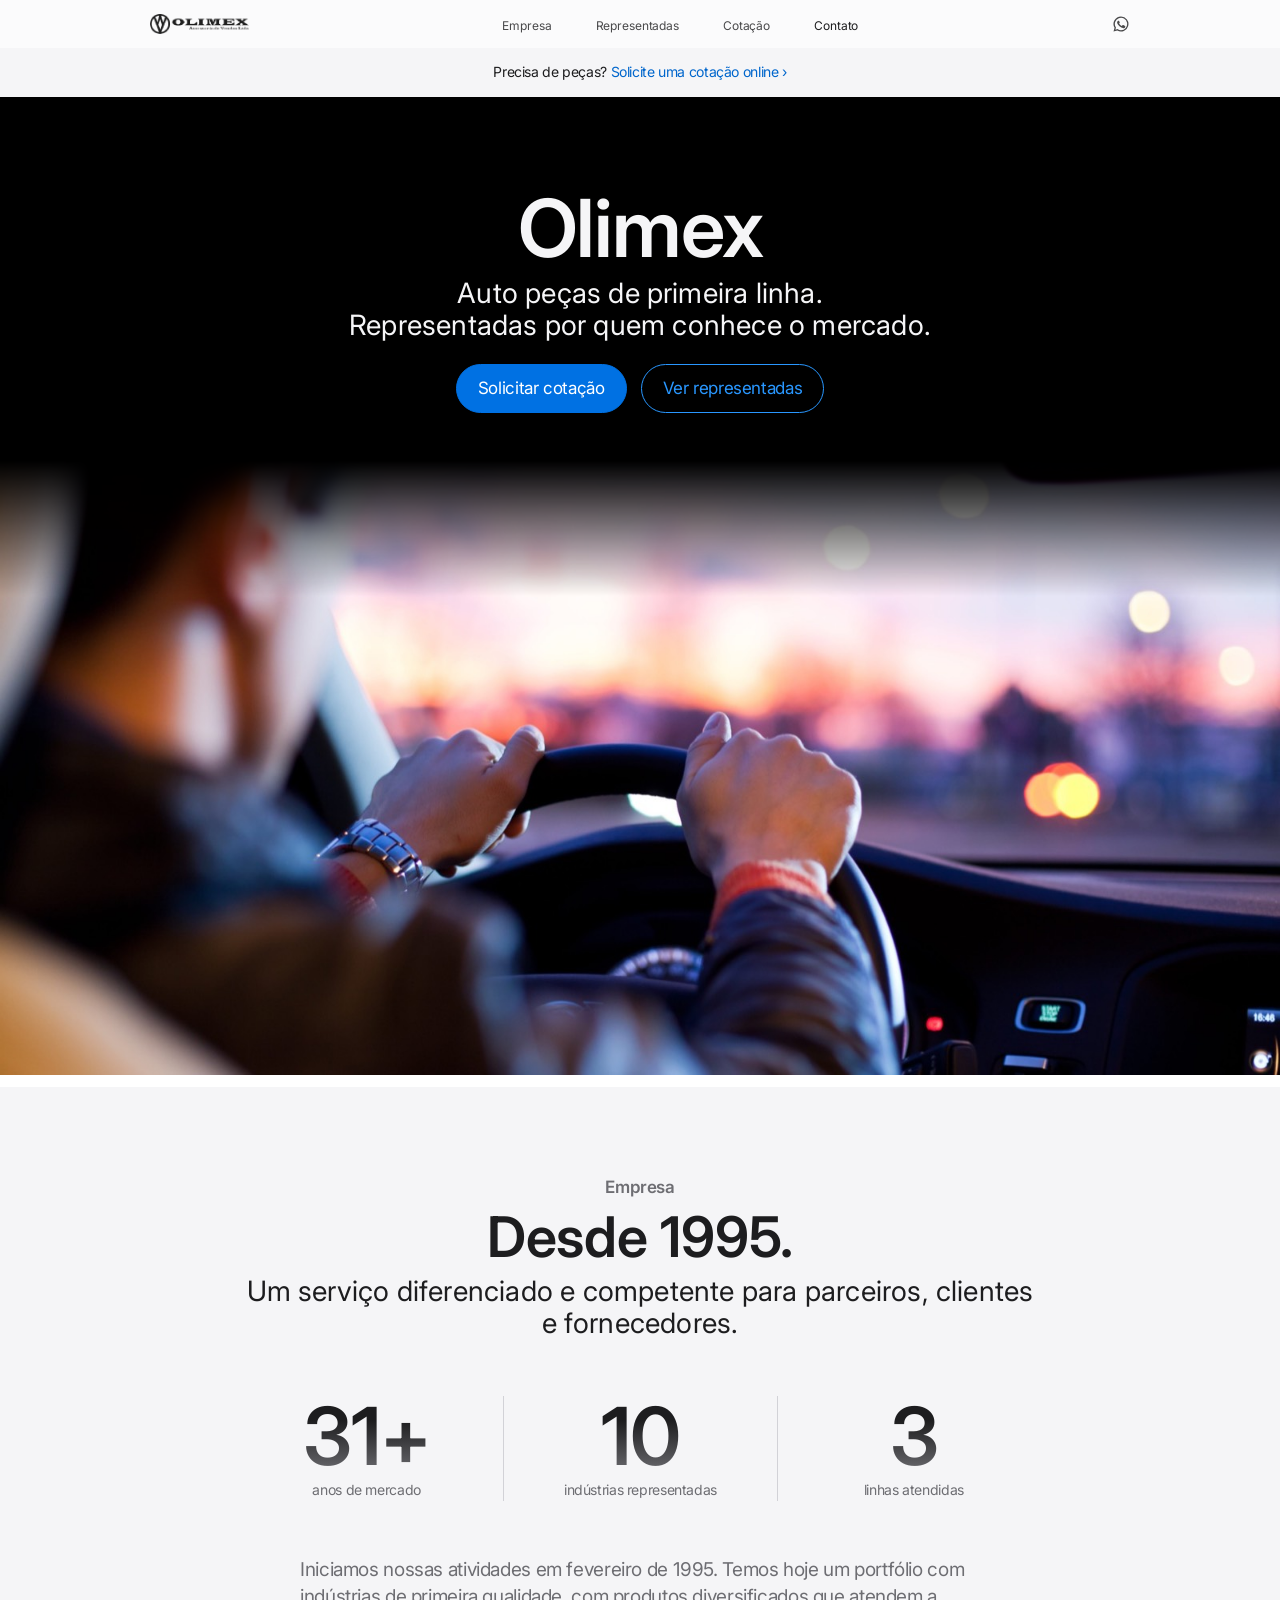
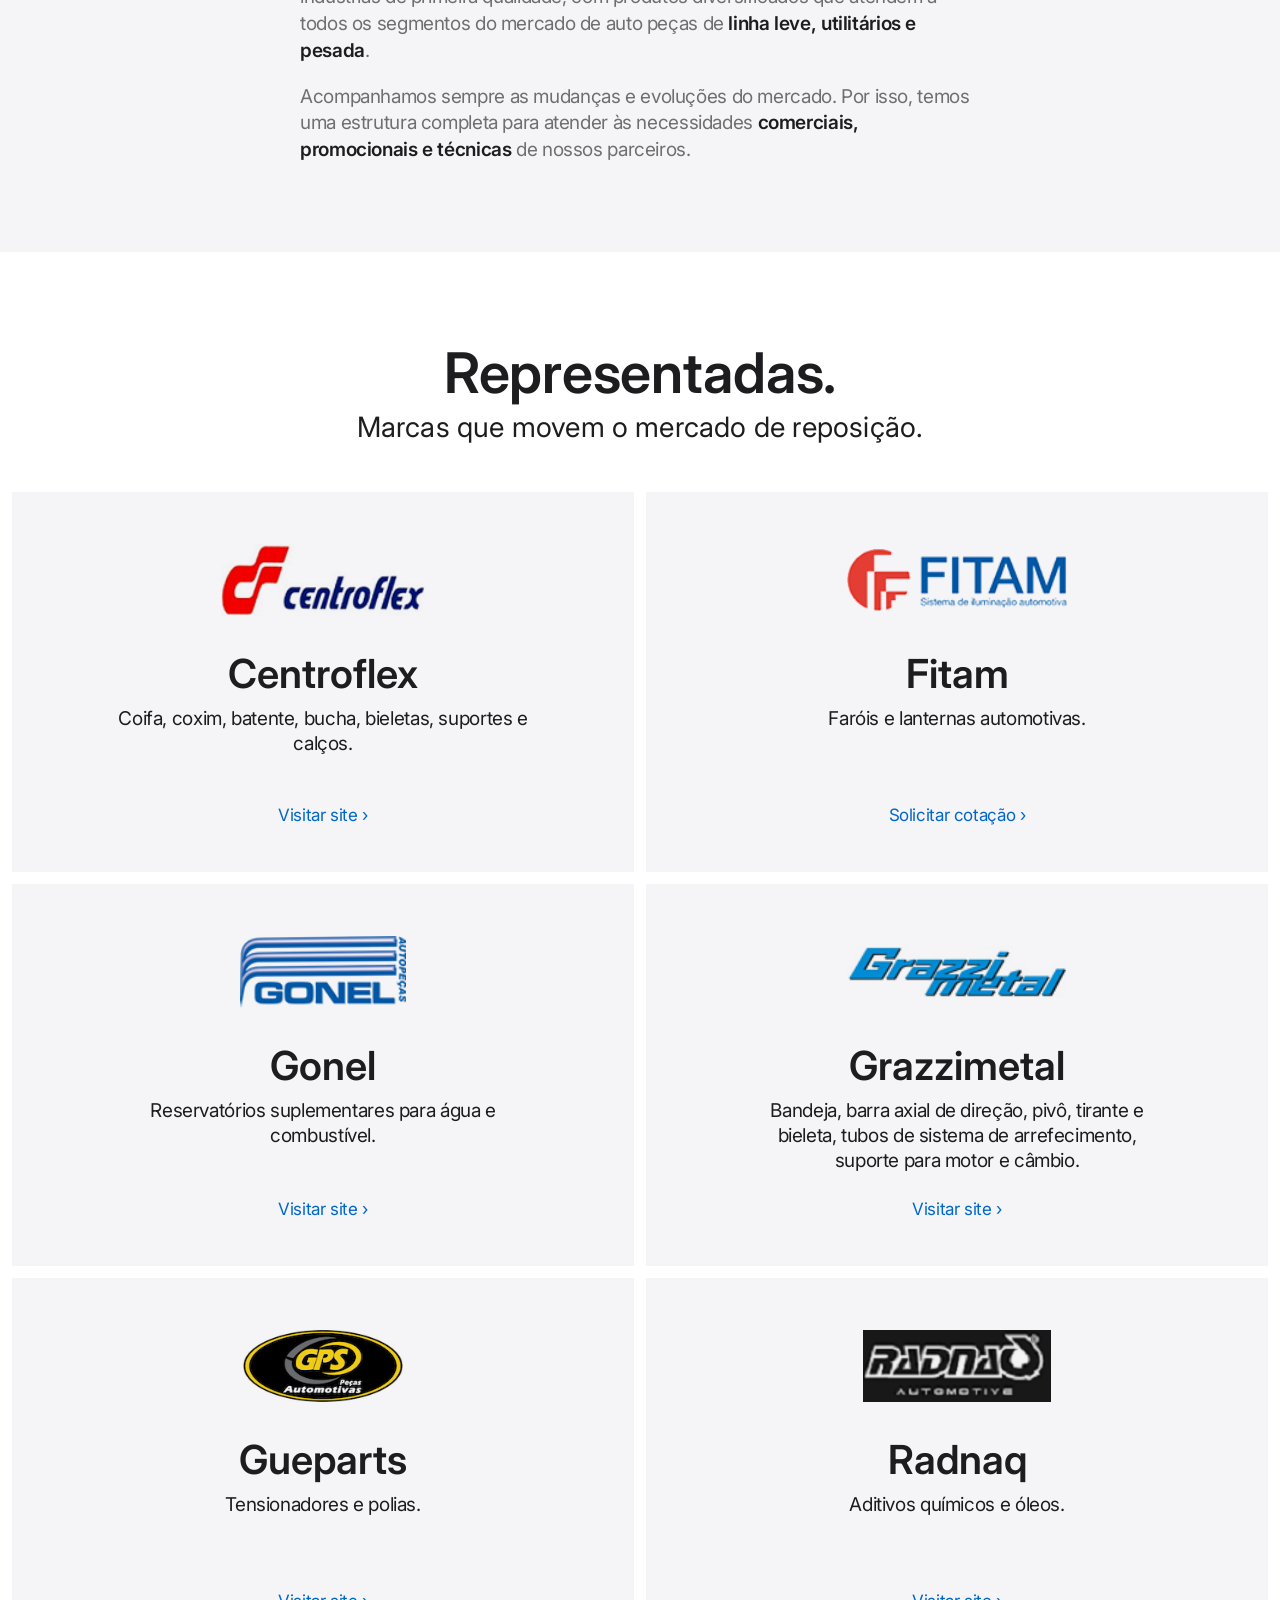
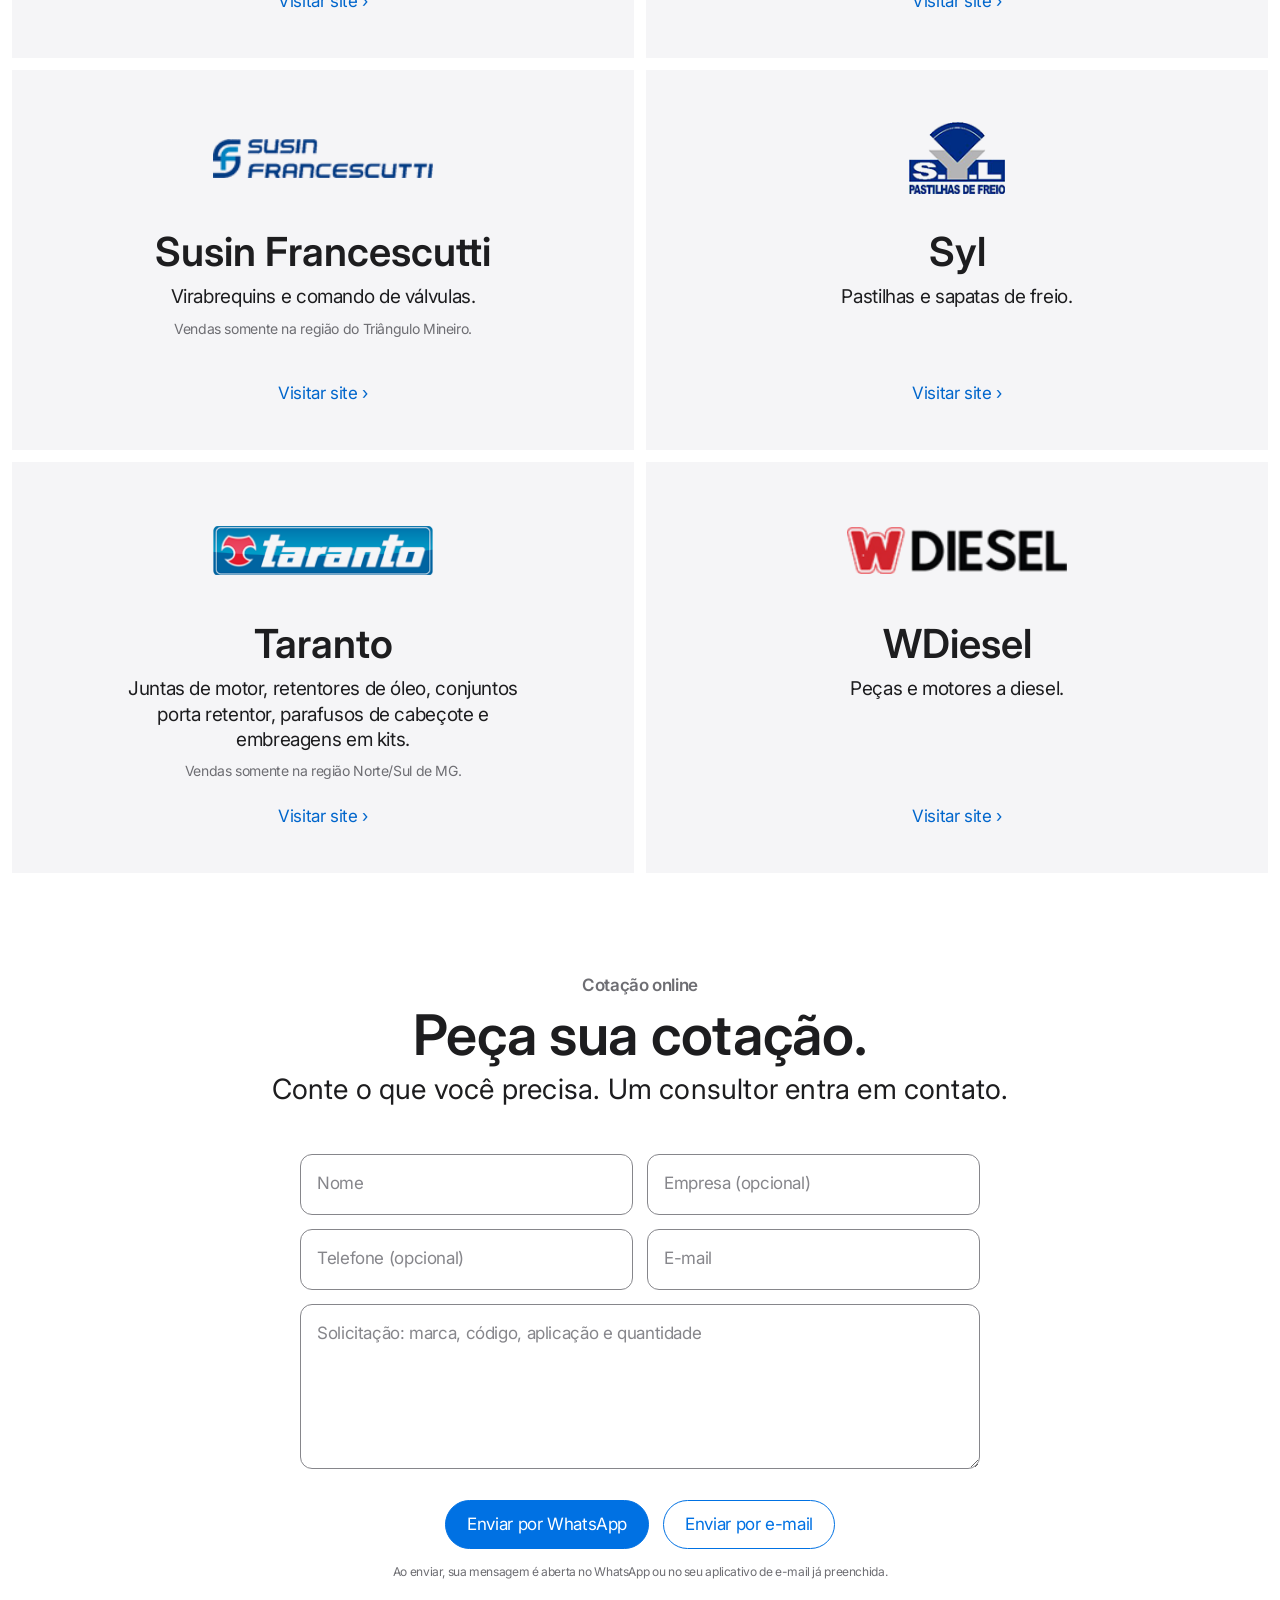
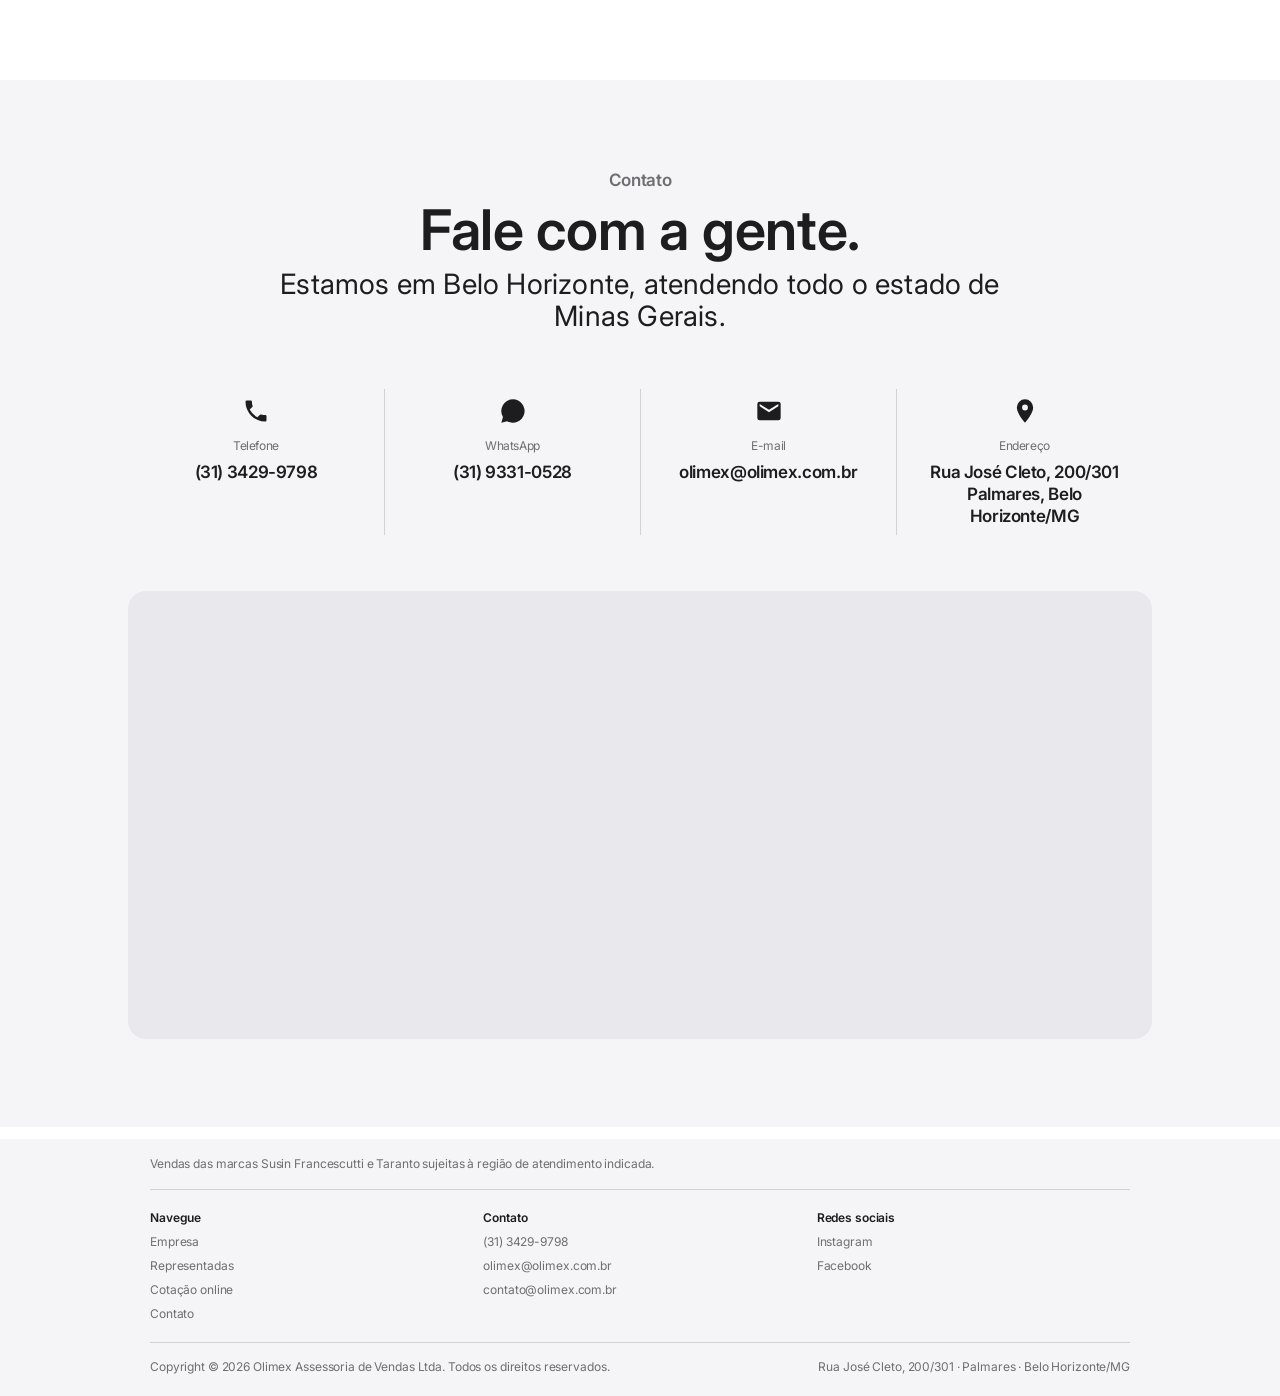
==== commit ccb0c305: "feat: redesign site with apple-inspired layout Co-Authored-By: Claude Opus 5.5 <noreply@anthropic.co" ====
--- a/index.html
+++ b/index.html
@@ -6,7 +6,7 @@
   <title>Olimex Assessoria de Vendas | Representação de Auto Peças</title>
   <meta name="description" content="Desde 1995 representando indústrias de auto peças de primeira qualidade para linha leve, utilitários e pesada em Minas Gerais." />
   <meta name="keywords" content="peças automotivas, representação de auto peças, auto peças, Belo Horizonte, Minas Gerais" />
-  <meta name="theme-color" content="#0f1b2d" />
+  <meta name="theme-color" content="#000000" />
 
   <meta property="og:type" content="website" />
   <meta property="og:title" content="Olimex Assessoria de Vendas" />
@@ -15,282 +15,274 @@
   <meta property="og:locale" content="pt_BR" />
 
   <link rel="icon" href="favicon.ico" />
+  <!-- Inter is only a fallback for systems without the native system font -->
   <link rel="preconnect" href="https://fonts.googleapis.com" />
   <link rel="preconnect" href="https://fonts.gstatic.com" crossorigin />
-  <link href="https://fonts.googleapis.com/css2?family=Inter:wght@400;500;600;700;800&display=swap" rel="stylesheet" />
+  <link href="https://fonts.googleapis.com/css2?family=Inter:wght@400;500;600;700&display=swap" rel="stylesheet" />
   <link rel="stylesheet" href="assets/css/style.css" />
 </head>
 <body>
   <a class="skip-link" href="#conteudo">Pular para o conteúdo</a>
 
-  <header class="site-header" id="topo">
-    <div class="container header-inner">
-      <a href="#topo" class="brand" aria-label="Olimex - início">
-        <img src="assets/img/logo.png" alt="Olimex Assessoria de Vendas Ltda" width="217" height="44" />
+  <!-- Global nav -->
+  <header class="globalnav" id="topo">
+    <nav class="globalnav-inner" aria-label="Principal">
+      <a href="#topo" class="globalnav-logo" aria-label="Olimex - início">
+        <img src="assets/img/logo.png" alt="Olimex" width="217" height="44" />
       </a>
-
-      <button class="nav-toggle" aria-controls="menu" aria-expanded="false" aria-label="Abrir menu">
-        <span></span><span></span><span></span>
+      <ul class="globalnav-list" id="menu">
+        <li><a href="#empresa">Empresa</a></li>
+        <li><a href="#representadas">Representadas</a></li>
+        <li><a href="#cotacao">Cotação</a></li>
+        <li><a href="#contato">Contato</a></li>
+      </ul>
+      <a class="globalnav-icon" href="https://api.whatsapp.com/send?phone=553193310528&text=Ol%C3%A1.%20Gostaria%20de%20informa%C3%A7%C3%B5es%20sobre%20pe%C3%A7as%20automotivas%20com%20a%20Olimex." target="_blank" rel="noopener" aria-label="Falar no WhatsApp">
+        <svg viewBox="0 0 24 24" aria-hidden="true"><path fill="currentColor" d="M12 2a10 10 0 0 0-8.6 15.1L2 22l5-1.3A10 10 0 1 0 12 2Zm0 18.2a8.2 8.2 0 0 1-4.2-1.2l-.3-.2-3 .8.8-2.9-.2-.3A8.2 8.2 0 1 1 12 20.2Zm4.5-6.1c-.2-.1-1.5-.7-1.7-.8s-.4-.1-.6.1-.7.8-.8 1-.3.2-.5.1a6.7 6.7 0 0 1-3.3-2.9c-.3-.4.3-.4.7-1.3.1-.2 0-.3 0-.4l-.8-1.9c-.2-.5-.4-.4-.6-.4h-.5a1 1 0 0 0-.7.3 3 3 0 0 0-.9 2.2 5.2 5.2 0 0 0 1.1 2.7 11.9 11.9 0 0 0 4.6 4c1.7.7 2.3.8 3.2.7a2.7 2.7 0 0 0 1.8-1.3 2.2 2.2 0 0 0 .2-1.3c-.1-.1-.2-.2-.5-.3Z"/></svg>
+      </a>
+      <button class="globalnav-toggle" aria-controls="menu" aria-expanded="false" aria-label="Abrir menu">
+        <span></span><span></span>
       </button>
-
-      <nav id="menu" class="nav" aria-label="Principal">
-        <a href="#empresa">Empresa</a>
-        <a href="#representadas">Representadas</a>
-        <a href="#contato">Contato</a>
-        <a href="#cotacao" class="btn btn-sm">Cotação online</a>
-      </nav>
-    </div>
+    </nav>
   </header>
 
+  <!-- Ribbon -->
+  <div class="ribbon">
+    <p>Precisa de peças? <a href="#cotacao">Solicite uma cotação online&nbsp;›</a></p>
+  </div>
+
   <main id="conteudo">
-    <!-- Hero -->
-    <section class="hero">
-      <div class="hero-bg" aria-hidden="true"></div>
-      <div class="container hero-inner">
-        <p class="eyebrow">Desde 1995 · Belo Horizonte / MG</p>
-        <h1>Representação de auto peças com a qualidade de quem conhece o mercado.</h1>
-        <p class="lead">
-          Um portfólio de indústrias de primeira linha para atender leve, utilitários e pesada
-          com suporte comercial, promocional e técnico.
+    <!-- Hero (dark tile) -->
+    <section class="tile tile-hero theme-dark">
+      <div class="tile-copy">
+        <h1 class="headline">Olimex</h1>
+        <p class="subhead">Auto peças de primeira linha.<br />Representadas por quem conhece o mercado.</p>
+        <div class="cta-links">
+          <a href="#cotacao" class="button">Solicitar cotação</a>
+          <a href="#representadas" class="button button-secondary">Ver representadas</a>
+        </div>
+      </div>
+      <div class="hero-media" aria-hidden="true">
+        <img src="assets/img/hero.jpg" alt="" width="1600" height="1067" />
+      </div>
+    </section>
+
+    <!-- Empresa (light tile) -->
+    <section id="empresa" class="tile theme-light">
+      <div class="tile-copy">
+        <p class="eyebrow">Empresa</p>
+        <h2 class="headline">Desde 1995.</h2>
+        <p class="subhead">Um serviço diferenciado e competente para parceiros, clientes e fornecedores.</p>
+      </div>
+
+      <dl class="stats">
+        <div><dt>anos de mercado</dt><dd data-since="1995">30+</dd></div>
+        <div><dt>indústrias representadas</dt><dd>10</dd></div>
+        <div><dt>linhas atendidas</dt><dd>3</dd></div>
+      </dl>
+
+      <div class="body-copy">
+        <p>
+          Iniciamos nossas atividades em fevereiro de 1995. Temos hoje um portfólio com indústrias de
+          primeira qualidade, com produtos diversificados que atendem a todos os segmentos do mercado
+          de auto peças de <strong>linha leve, utilitários e pesada</strong>.
         </p>
-        <div class="hero-actions">
-          <a href="#cotacao" class="btn">Solicitar cotação</a>
-          <a href="#representadas" class="btn btn-ghost">Conheça as representadas</a>
-        </div>
-      </div>
-    </section>
-
-    <!-- Stats -->
-    <section class="stats" aria-label="Destaques">
-      <div class="container stats-grid">
-        <div class="stat"><strong data-since="1995">30+</strong><span>anos de mercado</span></div>
-        <div class="stat"><strong>10</strong><span>indústrias representadas</span></div>
-        <div class="stat"><strong>3</strong><span>linhas: leve, utilitários e pesada</span></div>
-      </div>
-    </section>
-
-    <!-- Empresa -->
-    <section id="empresa" class="section">
-      <div class="container split">
+        <p>
+          Acompanhamos sempre as mudanças e evoluções do mercado. Por isso, temos uma estrutura
+          completa para atender às necessidades <strong>comerciais, promocionais e técnicas</strong>
+          de nossos parceiros.
+        </p>
+      </div>
+    </section>
+
+    <!-- Representadas -->
+    <section id="representadas" class="section-grid">
+      <header class="grid-head">
+        <h2 class="headline">Representadas.</h2>
+        <p class="subhead">Marcas que movem o mercado de reposição.</p>
+      </header>
+
+      <div class="grid">
+        <article class="grid-tile">
+          <img src="assets/img/brands/centroflex.png" alt="" loading="lazy" />
+          <h3>Centroflex</h3>
+          <p>Coifa, coxim, batente, bucha, bieletas, suportes e calços.</p>
+          <a class="link" href="https://www.centroflex.com.br/" target="_blank" rel="noopener">Visitar site</a>
+        </article>
+
+        <article class="grid-tile">
+          <img src="assets/img/brands/fitam.png" alt="" loading="lazy" />
+          <h3>Fitam</h3>
+          <p>Faróis e lanternas automotivas.</p>
+          <a class="link" href="#cotacao">Solicitar cotação</a>
+        </article>
+
+        <article class="grid-tile">
+          <img src="assets/img/brands/gonel.png" alt="" loading="lazy" />
+          <h3>Gonel</h3>
+          <p>Reservatórios suplementares para água e combustível.</p>
+          <a class="link" href="https://www.gonel.com.br/" target="_blank" rel="noopener">Visitar site</a>
+        </article>
+
+        <article class="grid-tile">
+          <img src="assets/img/brands/grazzimetal.png" alt="" loading="lazy" />
+          <h3>Grazzimetal</h3>
+          <p>Bandeja, barra axial de direção, pivô, tirante e bieleta, tubos de sistema de arrefecimento, suporte para motor e câmbio.</p>
+          <a class="link" href="https://www.grazzimetal.com.br/" target="_blank" rel="noopener">Visitar site</a>
+        </article>
+
+        <article class="grid-tile">
+          <img src="assets/img/brands/gueparts.png" alt="" loading="lazy" />
+          <h3>Gueparts</h3>
+          <p>Tensionadores e polias.</p>
+          <a class="link" href="https://www.gpspecas.com.br/" target="_blank" rel="noopener">Visitar site</a>
+        </article>
+
+        <article class="grid-tile">
+          <img src="assets/img/brands/radnaq.png" alt="" loading="lazy" />
+          <h3>Radnaq</h3>
+          <p>Aditivos químicos e óleos.</p>
+          <a class="link" href="https://radnaq.com.br/" target="_blank" rel="noopener">Visitar site</a>
+        </article>
+
+        <article class="grid-tile">
+          <img src="assets/img/brands/susin.png" alt="" loading="lazy" />
+          <h3>Susin Francescutti</h3>
+          <p>Virabrequins e comando de válvulas.</p>
+          <p class="note">Vendas somente na região do Triângulo Mineiro.</p>
+          <a class="link" href="https://www.sufran.com.br/" target="_blank" rel="noopener">Visitar site</a>
+        </article>
+
+        <article class="grid-tile">
+          <img src="assets/img/brands/syl.png" alt="" loading="lazy" />
+          <h3>Syl</h3>
+          <p>Pastilhas e sapatas de freio.</p>
+          <a class="link" href="https://www.syl.com.br/" target="_blank" rel="noopener">Visitar site</a>
+        </article>
+
+        <article class="grid-tile">
+          <img src="assets/img/brands/taranto.png" alt="" loading="lazy" />
+          <h3>Taranto</h3>
+          <p>Juntas de motor, retentores de óleo, conjuntos porta retentor, parafusos de cabeçote e embreagens em kits.</p>
+          <p class="note">Vendas somente na região Norte/Sul de MG.</p>
+          <a class="link" href="https://www.taranto.com.br/" target="_blank" rel="noopener">Visitar site</a>
+        </article>
+
+        <article class="grid-tile">
+          <img src="assets/img/brands/wdiesel.png" alt="" loading="lazy" />
+          <h3>WDiesel</h3>
+          <p>Peças e motores a diesel.</p>
+          <a class="link" href="https://www.wdiesel.ind.br/" target="_blank" rel="noopener">Visitar site</a>
+        </article>
+      </div>
+    </section>
+
+    <!-- Cotação -->
+    <section id="cotacao" class="tile theme-white">
+      <div class="tile-copy">
+        <p class="eyebrow">Cotação online</p>
+        <h2 class="headline">Peça sua cotação.</h2>
+        <p class="subhead">Conte o que você precisa. Um consultor entra em contato.</p>
+      </div>
+
+      <form class="form" id="quote-form" novalidate>
+        <div class="field-row">
+          <label class="field"><input type="text" name="nome" required autocomplete="name" placeholder=" " /><span>Nome</span></label>
+          <label class="field"><input type="text" name="empresa" autocomplete="organization" placeholder=" " /><span>Empresa (opcional)</span></label>
+        </div>
+        <div class="field-row">
+          <label class="field"><input type="tel" name="telefone" maxlength="15" autocomplete="tel" placeholder=" " /><span>Telefone (opcional)</span></label>
+          <label class="field"><input type="email" name="email" required autocomplete="email" placeholder=" " /><span>E-mail</span></label>
+        </div>
+        <label class="field field-textarea"><textarea name="solicitacao" rows="5" required placeholder=" "></textarea><span>Solicitação: marca, código, aplicação e quantidade</span></label>
+        <p class="form-error" role="alert" hidden></p>
+        <div class="cta-links">
+          <button type="submit" class="button" data-channel="whatsapp">Enviar por WhatsApp</button>
+          <button type="submit" class="button button-secondary" data-channel="email">Enviar por e-mail</button>
+        </div>
+        <p class="form-footnote">Ao enviar, sua mensagem é aberta no WhatsApp ou no seu aplicativo de e-mail já preenchida.</p>
+      </form>
+    </section>
+
+    <!-- Contato -->
+    <section id="contato" class="tile theme-light">
+      <div class="tile-copy">
+        <p class="eyebrow">Contato</p>
+        <h2 class="headline">Fale com a gente.</h2>
+        <p class="subhead">Estamos em Belo Horizonte, atendendo todo o estado de Minas Gerais.</p>
+      </div>
+
+      <div class="contact-row">
+        <a class="contact-item" href="tel:+553134299798">
+          <svg viewBox="0 0 24 24" aria-hidden="true"><path fill="currentColor" d="M6.6 10.8a15.1 15.1 0 0 0 6.6 6.6l2.2-2.2a1 1 0 0 1 1-.25 11.4 11.4 0 0 0 3.6.57 1 1 0 0 1 1 1V20a1 1 0 0 1-1 1A17 17 0 0 1 3 4a1 1 0 0 1 1-1h3.5a1 1 0 0 1 1 1c0 1.25.2 2.45.57 3.57a1 1 0 0 1-.25 1Z"/></svg>
+          <span class="contact-label">Telefone</span>
+          <span class="contact-value">(31) 3429-9798</span>
+        </a>
+        <a class="contact-item" href="https://api.whatsapp.com/send?phone=553193310528&text=Ol%C3%A1.%20Gostaria%20de%20informa%C3%A7%C3%B5es%20sobre%20pe%C3%A7as%20automotivas%20com%20a%20Olimex." target="_blank" rel="noopener">
+          <svg viewBox="0 0 24 24" aria-hidden="true"><path fill="currentColor" d="M12 2a10 10 0 0 0-8.6 15.1L2 22l5-1.3A10 10 0 1 0 12 2Zm4.5 12.1c-.2-.1-1.5-.7-1.7-.8s-.4-.1-.6.1-.7.8-.8 1-.3.2-.5.1a6.7 6.7 0 0 1-3.3-2.9c-.3-.4.3-.4.7-1.3.1-.2 0-.3 0-.4l-.8-1.9c-.2-.5-.4-.4-.6-.4h-.5a1 1 0 0 0-.7.3 3 3 0 0 0-.9 2.2 5.2 5.2 0 0 0 1.1 2.7 11.9 11.9 0 0 0 4.6 4c1.7.7 2.3.8 3.2.7a2.7 2.7 0 0 0 1.8-1.3 2.2 2.2 0 0 0 .2-1.3c-.1-.1-.2-.2-.5-.3Z"/></svg>
+          <span class="contact-label">WhatsApp</span>
+          <span class="contact-value">(31) 9331-0528</span>
+        </a>
+        <a class="contact-item" href="mailto:olimex@olimex.com.br">
+          <svg viewBox="0 0 24 24" aria-hidden="true"><path fill="currentColor" d="M20 4H4a2 2 0 0 0-2 2v12a2 2 0 0 0 2 2h16a2 2 0 0 0 2-2V6a2 2 0 0 0-2-2Zm0 4-8 5-8-5V6l8 5 8-5Z"/></svg>
+          <span class="contact-label">E-mail</span>
+          <span class="contact-value">olimex@olimex.com.br</span>
+        </a>
+        <a class="contact-item" href="https://www.google.com/maps/search/?api=1&query=Rua+Jos%C3%A9+Cleto%2C+200%2C+Palmares%2C+Belo+Horizonte+MG" target="_blank" rel="noopener">
+          <svg viewBox="0 0 24 24" aria-hidden="true"><path fill="currentColor" d="M12 2a7 7 0 0 0-7 7c0 5.25 7 13 7 13s7-7.75 7-13a7 7 0 0 0-7-7Zm0 9.5A2.5 2.5 0 1 1 12 6.5a2.5 2.5 0 0 1 0 5Z"/></svg>
+          <span class="contact-label">Endereço</span>
+          <span class="contact-value">Rua José Cleto, 200/301<br />Palmares, Belo Horizonte/MG</span>
+        </a>
+      </div>
+
+      <div class="map">
+        <iframe
+          title="Mapa - Olimex, Rua José Cleto 200, Belo Horizonte"
+          src="https://www.google.com/maps?q=Rua+Jos%C3%A9+Cleto,+200,+Palmares,+Belo+Horizonte+-+MG&output=embed"
+          loading="lazy" referrerpolicy="no-referrer-when-downgrade"></iframe>
+      </div>
+    </section>
+  </main>
+
+  <!-- Footer -->
+  <footer class="globalfooter">
+    <div class="globalfooter-inner">
+      <p class="footnote">
+        Vendas das marcas Susin Francescutti e Taranto sujeitas à região de atendimento indicada.
+      </p>
+
+      <div class="footer-directory">
         <div>
-          <p class="eyebrow">Empresa</p>
-          <h2>Um serviço diferenciado para parceiros, clientes e fornecedores.</h2>
-        </div>
-        <div class="prose">
-          <p>
-            Iniciamos nossas atividades em fevereiro de 1995, com o intuito de oferecer um serviço
-            diferenciado e competente aos nossos parceiros, clientes e fornecedores.
-          </p>
-          <p>
-            Temos hoje um portfólio com indústrias de primeira qualidade, com produtos diversificados
-            que atendem a todos os segmentos do mercado de auto peças de linha leve, utilitários e pesada.
-          </p>
-          <p>
-            Acompanhamos sempre as mudanças e evoluções do mercado. Por isso, temos uma estrutura
-            completa para atender às necessidades comerciais, promocionais e técnicas de nossos parceiros.
-          </p>
-          <ul class="pillars">
-            <li><span class="dot"></span>Comercial</li>
-            <li><span class="dot"></span>Promocional</li>
-            <li><span class="dot"></span>Técnico</li>
+          <h3>Navegue</h3>
+          <ul>
+            <li><a href="#empresa">Empresa</a></li>
+            <li><a href="#representadas">Representadas</a></li>
+            <li><a href="#cotacao">Cotação online</a></li>
+            <li><a href="#contato">Contato</a></li>
           </ul>
         </div>
-      </div>
-    </section>
-
-    <!-- Representadas -->
-    <section id="representadas" class="section section-alt">
-      <div class="container">
-        <div class="section-head">
-          <p class="eyebrow">Representadas</p>
-          <h2>Indústrias que representamos</h2>
-          <p class="muted">Marcas reconhecidas, com produtos para os principais sistemas do veículo.</p>
-        </div>
-
-        <div class="brands">
-          <article class="brand-card">
-            <div class="brand-logo"><img src="assets/img/brands/centroflex.png" alt="Centroflex" loading="lazy" /></div>
-            <h3>Centroflex</h3>
-            <p>Coifa, coxim, batente, bucha, bieletas, suportes e calços.</p>
-            <a href="https://www.centroflex.com.br/" target="_blank" rel="noopener">centroflex.com.br</a>
-          </article>
-
-          <article class="brand-card">
-            <div class="brand-logo"><img src="assets/img/brands/fitam.png" alt="Fitam" loading="lazy" /></div>
-            <h3>Fitam</h3>
-            <p>Faróis e lanternas automotivas.</p>
-          </article>
-
-          <article class="brand-card">
-            <div class="brand-logo"><img src="assets/img/brands/gonel.png" alt="Gonel" loading="lazy" /></div>
-            <h3>Gonel</h3>
-            <p>Reservatórios suplementares para água e combustível.</p>
-            <a href="https://www.gonel.com.br/" target="_blank" rel="noopener">gonel.com.br</a>
-          </article>
-
-          <article class="brand-card">
-            <div class="brand-logo"><img src="assets/img/brands/grazzimetal.png" alt="Grazzimetal" loading="lazy" /></div>
-            <h3>Grazzimetal</h3>
-            <p>Bandeja, barra axial de direção, pivô, tirante e bieleta, tubos de sistema de arrefecimento, suporte para motor e câmbio.</p>
-            <a href="https://www.grazzimetal.com.br/" target="_blank" rel="noopener">grazzimetal.com.br</a>
-          </article>
-
-          <article class="brand-card">
-            <div class="brand-logo"><img src="assets/img/brands/gueparts.png" alt="Gueparts" loading="lazy" /></div>
-            <h3>Gueparts</h3>
-            <p>Tensionadores e polias.</p>
-            <a href="https://www.gpspecas.com.br/" target="_blank" rel="noopener">gpspecas.com.br</a>
-          </article>
-
-          <article class="brand-card">
-            <div class="brand-logo"><img src="assets/img/brands/radnaq.png" alt="Radnaq" loading="lazy" /></div>
-            <h3>Radnaq</h3>
-            <p>Aditivos químicos e óleos.</p>
-            <a href="https://radnaq.com.br/" target="_blank" rel="noopener">radnaq.com.br</a>
-          </article>
-
-          <article class="brand-card">
-            <div class="brand-logo"><img src="assets/img/brands/susin.png" alt="Susin Francescutti" loading="lazy" /></div>
-            <h3>Susin Francescutti</h3>
-            <p>Virabrequins e comando de válvulas.</p>
-            <p class="note">Vendas somente na região do Triângulo Mineiro</p>
-            <a href="https://www.sufran.com.br/" target="_blank" rel="noopener">sufran.com.br</a>
-          </article>
-
-          <article class="brand-card">
-            <div class="brand-logo"><img src="assets/img/brands/syl.png" alt="Syl" loading="lazy" /></div>
-            <h3>Syl</h3>
-            <p>Pastilhas e sapatas de freio.</p>
-            <a href="https://www.syl.com.br/" target="_blank" rel="noopener">syl.com.br</a>
-          </article>
-
-          <article class="brand-card">
-            <div class="brand-logo"><img src="assets/img/brands/taranto.png" alt="Taranto" loading="lazy" /></div>
-            <h3>Taranto</h3>
-            <p>Juntas de motor, retentores de óleo, conjuntos porta retentor, parafusos de cabeçote e embreagens em kits.</p>
-            <p class="note">Vendas somente na região Norte/Sul de MG</p>
-            <a href="https://www.taranto.com.br/" target="_blank" rel="noopener">taranto.com.br</a>
-          </article>
-
-          <article class="brand-card">
-            <div class="brand-logo"><img src="assets/img/brands/wdiesel.png" alt="WDiesel" loading="lazy" /></div>
-            <h3>WDiesel</h3>
-            <p>Peças e motores a diesel.</p>
-            <a href="https://www.wdiesel.ind.br/" target="_blank" rel="noopener">wdiesel.ind.br</a>
-          </article>
-        </div>
-      </div>
-    </section>
-
-    <!-- Cotação -->
-    <section id="cotacao" class="section">
-      <div class="container split">
         <div>
-          <p class="eyebrow">Cotação online</p>
-          <h2>Peça sua cotação</h2>
-          <p class="muted">
-            Preencha o formulário e um de nossos consultores entrará em contato.
-            Informe o máximo de detalhes possível sobre os produtos (marca, código, aplicação,
-            quantidade) para uma identificação mais ágil.
-          </p>
-          <p class="muted small">
-            Ao enviar, sua mensagem é aberta no WhatsApp ou no seu aplicativo de e-mail já preenchida.
-          </p>
-        </div>
-
-        <form class="card form" id="quote-form" novalidate>
-          <div class="field-row">
-            <label>Nome*<input type="text" name="nome" required autocomplete="name" /></label>
-            <label>Empresa<input type="text" name="empresa" autocomplete="organization" /></label>
-          </div>
-          <div class="field-row">
-            <label>Telefone<input type="tel" name="telefone" maxlength="15" autocomplete="tel" placeholder="(31) 99999-9999" /></label>
-            <label>E-mail*<input type="email" name="email" required autocomplete="email" /></label>
-          </div>
-          <label>Solicitação*<textarea name="solicitacao" rows="6" required placeholder="Ex.: 10 un. pastilha de freio Syl, código XXXX, para Gol G5"></textarea></label>
-          <p class="form-error" role="alert" hidden></p>
-          <div class="form-actions">
-            <button type="submit" class="btn" data-channel="whatsapp">
-              <svg viewBox="0 0 24 24" aria-hidden="true"><path fill="currentColor" d="M12 2a10 10 0 0 0-8.6 15.1L2 22l5-1.3A10 10 0 1 0 12 2Zm0 18.2a8.2 8.2 0 0 1-4.2-1.2l-.3-.2-3 .8.8-2.9-.2-.3A8.2 8.2 0 1 1 12 20.2Zm4.5-6.1c-.2-.1-1.5-.7-1.7-.8s-.4-.1-.6.1-.7.8-.8 1-.3.2-.5.1a6.7 6.7 0 0 1-3.3-2.9c-.3-.4.3-.4.7-1.3.1-.2 0-.3 0-.4l-.8-1.9c-.2-.5-.4-.4-.6-.4h-.5a1 1 0 0 0-.7.3 3 3 0 0 0-.9 2.2 5.2 5.2 0 0 0 1.1 2.7 11.9 11.9 0 0 0 4.6 4c1.7.7 2.3.8 3.2.7a2.7 2.7 0 0 0 1.8-1.3 2.2 2.2 0 0 0 .2-1.3c-.1-.1-.2-.2-.5-.3Z"/></svg>
-              Enviar por WhatsApp
-            </button>
-            <button type="submit" class="btn btn-outline" data-channel="email">Enviar por e-mail</button>
-          </div>
-        </form>
-      </div>
-    </section>
-
-    <!-- Contato -->
-    <section id="contato" class="section section-dark">
-      <div class="container">
-        <div class="section-head">
-          <p class="eyebrow">Contato</p>
-          <h2>Fale com a Olimex</h2>
-          <p class="muted">Envie sua mensagem e entraremos em contato.</p>
-        </div>
-
-        <div class="contact-grid">
-          <a class="contact-card" href="tel:+553134299798">
-            <span class="icon" aria-hidden="true">
-              <svg viewBox="0 0 24 24"><path fill="currentColor" d="M6.6 10.8a15.1 15.1 0 0 0 6.6 6.6l2.2-2.2a1 1 0 0 1 1-.25 11.4 11.4 0 0 0 3.6.57 1 1 0 0 1 1 1V20a1 1 0 0 1-1 1A17 17 0 0 1 3 4a1 1 0 0 1 1-1h3.5a1 1 0 0 1 1 1c0 1.25.2 2.45.57 3.57a1 1 0 0 1-.25 1Z"/></svg>
-            </span>
-            <span class="label">Telefone</span>
-            <strong>(31) 3429-9798</strong>
-          </a>
-
-          <a class="contact-card" href="https://api.whatsapp.com/send?phone=553193310528&text=Ol%C3%A1.%20Gostaria%20de%20informa%C3%A7%C3%B5es%20sobre%20pe%C3%A7as%20automotivas%20com%20a%20Olimex." target="_blank" rel="noopener">
-            <span class="icon" aria-hidden="true">
-              <svg viewBox="0 0 24 24"><path fill="currentColor" d="M12 2a10 10 0 0 0-8.6 15.1L2 22l5-1.3A10 10 0 1 0 12 2Zm4.5 12.1c-.2-.1-1.5-.7-1.7-.8s-.4-.1-.6.1-.7.8-.8 1-.3.2-.5.1a6.7 6.7 0 0 1-3.3-2.9c-.3-.4.3-.4.7-1.3.1-.2 0-.3 0-.4l-.8-1.9c-.2-.5-.4-.4-.6-.4h-.5a1 1 0 0 0-.7.3 3 3 0 0 0-.9 2.2 5.2 5.2 0 0 0 1.1 2.7 11.9 11.9 0 0 0 4.6 4c1.7.7 2.3.8 3.2.7a2.7 2.7 0 0 0 1.8-1.3 2.2 2.2 0 0 0 .2-1.3c-.1-.1-.2-.2-.5-.3Z"/></svg>
-            </span>
-            <span class="label">WhatsApp</span>
-            <strong>(31) 9331-0528</strong>
-          </a>
-
-          <a class="contact-card" href="mailto:olimex@olimex.com.br">
-            <span class="icon" aria-hidden="true">
-              <svg viewBox="0 0 24 24"><path fill="currentColor" d="M20 4H4a2 2 0 0 0-2 2v12a2 2 0 0 0 2 2h16a2 2 0 0 0 2-2V6a2 2 0 0 0-2-2Zm0 4-8 5-8-5V6l8 5 8-5Z"/></svg>
-            </span>
-            <span class="label">E-mail</span>
-            <strong>olimex@olimex.com.br</strong>
-          </a>
-
-          <a class="contact-card" href="https://www.google.com/maps/search/?api=1&query=Rua+Jos%C3%A9+Cleto%2C+200%2C+Palmares%2C+Belo+Horizonte+MG" target="_blank" rel="noopener">
-            <span class="icon" aria-hidden="true">
-              <svg viewBox="0 0 24 24"><path fill="currentColor" d="M12 2a7 7 0 0 0-7 7c0 5.25 7 13 7 13s7-7.75 7-13a7 7 0 0 0-7-7Zm0 9.5A2.5 2.5 0 1 1 12 6.5a2.5 2.5 0 0 1 0 5Z"/></svg>
-            </span>
-            <span class="label">Endereço</span>
-            <strong>Rua José Cleto, 200/301<br />Palmares, Belo Horizonte/MG</strong>
-          </a>
-        </div>
-
-        <div class="map">
-          <iframe
-            title="Mapa - Olimex, Rua José Cleto 200, Belo Horizonte"
-            src="https://www.google.com/maps?q=Rua+Jos%C3%A9+Cleto,+200,+Palmares,+Belo+Horizonte+-+MG&output=embed"
-            loading="lazy" referrerpolicy="no-referrer-when-downgrade"></iframe>
-        </div>
-      </div>
-    </section>
-  </main>
-
-  <footer class="site-footer">
-    <div class="container footer-inner">
-      <p>© <span id="year">2026</span> Olimex Assessoria de Vendas Ltda.</p>
-      <div class="social">
-        <a href="https://www.instagram.com/olimexassessoria/" target="_blank" rel="noopener" aria-label="Instagram">
-          <svg viewBox="0 0 24 24" aria-hidden="true"><path fill="currentColor" d="M12 7a5 5 0 1 0 0 10 5 5 0 0 0 0-10Zm0 8.2a3.2 3.2 0 1 1 0-6.4 3.2 3.2 0 0 1 0 6.4ZM17.3 5.5a1.2 1.2 0 1 0 0 2.4 1.2 1.2 0 0 0 0-2.4ZM12 2c-2.7 0-3 0-4.1.06C4.3 2.2 2.2 4.3 2.06 7.9 2 9 2 9.3 2 12s0 3 .06 4.1c.16 3.6 2.24 5.7 5.84 5.84C9 22 9.3 22 12 22s3 0 4.1-.06c3.6-.16 5.7-2.24 5.84-5.84C22 15 22 14.7 22 12s0-3-.06-4.1C21.8 4.3 19.7 2.2 16.1 2.06 15 2 14.7 2 12 2Zm0 1.8c2.67 0 3 0 4 .06 2.7.12 4 1.4 4.1 4.1.05 1 .06 1.35.06 4s0 3-.06 4c-.12 2.7-1.4 4-4.1 4.1-1 .05-1.33.06-4 .06s-3 0-4-.06c-2.7-.12-4-1.4-4.1-4.1C3.8 15 3.8 14.67 3.8 12s0-3 .06-4C3.98 5.3 5.3 4 8 3.86c1-.05 1.33-.06 4-.06Z"/></svg>
-        </a>
-        <a href="https://www.facebook.com/olimexrepresentacao" target="_blank" rel="noopener" aria-label="Facebook">
-          <svg viewBox="0 0 24 24" aria-hidden="true"><path fill="currentColor" d="M22 12a10 10 0 1 0-11.56 9.88v-6.99H7.9V12h2.54V9.8c0-2.5 1.49-3.9 3.78-3.9 1.1 0 2.24.2 2.24.2v2.46h-1.26c-1.24 0-1.63.77-1.63 1.56V12h2.78l-.44 2.89h-2.34v6.99A10 10 0 0 0 22 12Z"/></svg>
-        </a>
+          <h3>Contato</h3>
+          <ul>
+            <li><a href="tel:+553134299798">(31) 3429-9798</a></li>
+            <li><a href="mailto:olimex@olimex.com.br">olimex@olimex.com.br</a></li>
+            <li><a href="mailto:contato@olimex.com.br">contato@olimex.com.br</a></li>
+          </ul>
+        </div>
+        <div>
+          <h3>Redes sociais</h3>
+          <ul>
+            <li><a href="https://www.instagram.com/olimexassessoria/" target="_blank" rel="noopener">Instagram</a></li>
+            <li><a href="https://www.facebook.com/olimexrepresentacao" target="_blank" rel="noopener">Facebook</a></li>
+          </ul>
+        </div>
+      </div>
+
+      <div class="footer-legal">
+        <p>Copyright © <span id="year">2026</span> Olimex Assessoria de Vendas Ltda. Todos os direitos reservados.</p>
+        <p>Rua José Cleto, 200/301 · Palmares · Belo Horizonte/MG</p>
       </div>
     </div>
   </footer>
-
-  <!-- Floating WhatsApp button -->
-  <a class="wa-float" href="https://api.whatsapp.com/send?phone=553193310528&text=Ol%C3%A1.%20Gostaria%20de%20informa%C3%A7%C3%B5es%20sobre%20pe%C3%A7as%20automotivas%20com%20a%20Olimex." target="_blank" rel="noopener" aria-label="Falar no WhatsApp">
-    <svg viewBox="0 0 24 24" aria-hidden="true"><path fill="currentColor" d="M12 2a10 10 0 0 0-8.6 15.1L2 22l5-1.3A10 10 0 1 0 12 2Zm4.5 12.1c-.2-.1-1.5-.7-1.7-.8s-.4-.1-.6.1-.7.8-.8 1-.3.2-.5.1a6.7 6.7 0 0 1-3.3-2.9c-.3-.4.3-.4.7-1.3.1-.2 0-.3 0-.4l-.8-1.9c-.2-.5-.4-.4-.6-.4h-.5a1 1 0 0 0-.7.3 3 3 0 0 0-.9 2.2 5.2 5.2 0 0 0 1.1 2.7 11.9 11.9 0 0 0 4.6 4c1.7.7 2.3.8 3.2.7a2.7 2.7 0 0 0 1.8-1.3 2.2 2.2 0 0 0 .2-1.3c-.1-.1-.2-.2-.5-.3Z"/></svg>
-  </a>
 
   <script src="assets/js/main.js" defer></script>
 </body>
--- a/assets/css/style.css
+++ b/assets/css/style.css
@@ -1,422 +1,417 @@
 /* ==========================================================================
    Olimex – static site styles
+   Layout language: full-bleed stacked tiles, centered copy, pill CTAs,
+   translucent global nav and a compact directory footer.
    ========================================================================== */
 
 :root {
-  --navy-900: #0b1422;
-  --navy-800: #0f1b2d;
-  --navy-700: #1a2a42;
-  --accent: #f26b1d;
-  --accent-600: #d95a10;
-  --ink: #111827;
-  --ink-soft: #4b5563;
-  --line: #e5e7eb;
-  --bg: #ffffff;
-  --bg-alt: #f5f7fa;
-  --radius: 14px;
-  --shadow-sm: 0 1px 2px rgba(16, 24, 40, .06);
-  --shadow-md: 0 10px 30px -12px rgba(16, 24, 40, .18);
-  --header-h: 72px;
-  --container: 1160px;
+  --text: #1d1d1f;
+  --text-secondary: #6e6e73;
+  --text-tertiary: #86868b;
+  --blue: #0071e3;
+  --blue-hover: #0077ed;
+  --link: #0066cc;
+  --link-dark: #2997ff;
+  --bg-light: #f5f5f7;
+  --bg-white: #ffffff;
+  --bg-dark: #000000;
+  --line: #d2d2d7;
+  --nav-h: 48px;
+  --radius-tile: 18px;
+  --font: -apple-system, BlinkMacSystemFont, "SF Pro Text", "Inter", "Helvetica Neue", Helvetica, Arial, sans-serif;
+  --font-display: -apple-system, BlinkMacSystemFont, "SF Pro Display", "Inter", "Helvetica Neue", Helvetica, Arial, sans-serif;
 }
 
 *,
 *::before,
 *::after { box-sizing: border-box; }
 
-html { scroll-behavior: smooth; scroll-padding-top: var(--header-h); }
+html { scroll-behavior: smooth; scroll-padding-top: var(--nav-h); }
 
 body {
   margin: 0;
-  font-family: "Inter", system-ui, -apple-system, "Segoe UI", Roboto, sans-serif;
-  font-size: 16px;
-  line-height: 1.6;
-  color: var(--ink);
-  background: var(--bg);
+  font-family: var(--font);
+  font-size: 17px;
+  line-height: 1.47;
+  letter-spacing: -.022em;
+  color: var(--text);
+  background: var(--bg-white);
   -webkit-font-smoothing: antialiased;
+  -moz-osx-font-smoothing: grayscale;
 }
 
 img { max-width: 100%; height: auto; display: block; }
-a { color: inherit; }
-h1, h2, h3 { line-height: 1.15; letter-spacing: -.02em; margin: 0 0 .5em; }
-h2 { font-size: clamp(1.75rem, 3vw, 2.5rem); font-weight: 800; }
-h3 { font-size: 1.125rem; font-weight: 700; }
-p { margin: 0 0 1em; }
-
-.container {
-  width: 100%;
-  max-width: var(--container);
-  margin-inline: auto;
-  padding-inline: 20px;
-}
+a { color: var(--link); text-decoration: none; }
+a:hover { text-decoration: underline; }
+h1, h2, h3, p { margin: 0; }
+ul { list-style: none; margin: 0; padding: 0; }
 
 .skip-link {
   position: absolute;
   left: -999px;
   top: 8px;
-  background: var(--accent);
-  color: #fff;
+  z-index: 200;
   padding: 8px 14px;
   border-radius: 8px;
-  z-index: 100;
+  background: var(--blue);
+  color: #fff;
 }
 .skip-link:focus { left: 8px; }
 
+/* Typography -------------------------------------------------------------- */
+.headline {
+  font-family: var(--font-display);
+  font-size: clamp(40px, 6vw, 56px);
+  font-weight: 600;
+  line-height: 1.07;
+  letter-spacing: -.005em;
+}
+.tile-hero .headline { font-size: clamp(48px, 8vw, 80px); letter-spacing: -.015em; }
+.subhead {
+  font-family: var(--font-display);
+  font-size: clamp(21px, 2.6vw, 28px);
+  font-weight: 400;
+  line-height: 1.14;
+  letter-spacing: .007em;
+  margin-top: 8px;
+}
 .eyebrow {
-  display: inline-block;
-  font-size: .8rem;
-  font-weight: 700;
-  letter-spacing: .12em;
-  text-transform: uppercase;
-  color: var(--accent);
-  margin-bottom: .75rem;
-}
-.muted { color: var(--ink-soft); }
-.small { font-size: .875rem; }
-
-/* Buttons ----------------------------------------------------------------- */
-.btn {
+  font-size: 17px;
+  font-weight: 600;
+  color: var(--text-secondary);
+  margin-bottom: 8px;
+}
+
+/* Buttons & links --------------------------------------------------------- */
+.cta-links {
+  display: flex;
+  flex-wrap: wrap;
+  justify-content: center;
+  gap: 14px;
+  margin-top: 22px;
+}
+.button {
   display: inline-flex;
   align-items: center;
   justify-content: center;
-  gap: .5rem;
-  padding: .85rem 1.4rem;
-  border-radius: 999px;
-  border: 2px solid var(--accent);
-  background: var(--accent);
+  min-width: 28px;
+  padding: 11px 21px;
+  border: 1px solid var(--blue);
+  border-radius: 980px;
+  background: var(--blue);
   color: #fff;
   font: inherit;
-  font-weight: 600;
-  text-decoration: none;
+  font-size: 17px;
+  font-weight: 400;
+  letter-spacing: -.022em;
   cursor: pointer;
-  transition: background .2s, border-color .2s, color .2s, transform .2s;
-}
-.btn:hover { background: var(--accent-600); border-color: var(--accent-600); transform: translateY(-1px); }
-.btn:focus-visible { outline: 3px solid rgba(242, 107, 29, .4); outline-offset: 2px; }
-.btn svg { width: 20px; height: 20px; }
-.btn-sm { padding: .55rem 1.1rem; font-size: .9rem; }
-.btn-ghost { background: transparent; border-color: rgba(255, 255, 255, .5); }
-.btn-ghost:hover { background: rgba(255, 255, 255, .12); border-color: #fff; }
-.btn-outline { background: transparent; color: var(--ink); border-color: var(--line); }
-.btn-outline:hover { background: var(--bg-alt); border-color: var(--ink-soft); }
-
-/* Header ------------------------------------------------------------------ */
-.site-header {
+  transition: background .2s, color .2s;
+}
+.button:hover { background: var(--blue-hover); text-decoration: none; }
+.button:focus-visible { outline: 2px solid var(--blue); outline-offset: 3px; }
+.button-secondary { background: transparent; color: var(--blue); }
+.button-secondary:hover { background: var(--blue); color: #fff; }
+.theme-dark .button-secondary { color: var(--link-dark); border-color: var(--link-dark); }
+.theme-dark .button-secondary:hover { background: var(--link-dark); color: #000; }
+
+.link { color: var(--link); font-size: 17px; }
+.link::after { content: " ›"; }
+
+/* Global nav -------------------------------------------------------------- */
+.globalnav {
   position: sticky;
   top: 0;
-  z-index: 50;
-  height: var(--header-h);
-  background: rgba(255, 255, 255, .88);
-  backdrop-filter: saturate(180%) blur(12px);
-  -webkit-backdrop-filter: saturate(180%) blur(12px);
-  border-bottom: 1px solid transparent;
-  transition: border-color .2s, box-shadow .2s;
-}
-.site-header.scrolled { border-color: var(--line); box-shadow: var(--shadow-sm); }
-
-.header-inner {
+  z-index: 100;
+  height: var(--nav-h);
+  background: rgba(250, 250, 252, .8);
+  backdrop-filter: saturate(180%) blur(20px);
+  -webkit-backdrop-filter: saturate(180%) blur(20px);
+}
+.globalnav-inner {
+  max-width: 1024px;
+  height: 100%;
+  margin: 0 auto;
+  padding: 0 22px;
   display: flex;
   align-items: center;
   justify-content: space-between;
-  height: 100%;
-}
-.brand img { height: 36px; width: auto; }
-
-.nav { display: flex; align-items: center; gap: 2rem; }
-.nav a:not(.btn) {
-  text-decoration: none;
-  font-weight: 500;
-  color: var(--ink-soft);
-  transition: color .2s;
-}
-.nav a:not(.btn):hover,
-.nav a.active { color: var(--ink); }
-
-.nav-toggle {
+  gap: 24px;
+}
+.globalnav-logo { display: flex; align-items: center; opacity: .88; transition: opacity .2s; }
+.globalnav-logo:hover { opacity: 1; }
+.globalnav-logo img { height: 20px; width: auto; }
+.globalnav-list { display: flex; flex: 1; justify-content: center; gap: clamp(20px, 4vw, 44px); }
+.globalnav-list a {
+  font-size: 12px;
+  letter-spacing: -.01em;
+  color: var(--text);
+  opacity: .8;
+  transition: opacity .2s;
+}
+.globalnav-list a:hover,
+.globalnav-list a.active { opacity: 1; text-decoration: none; }
+.globalnav-icon { display: flex; color: var(--text); opacity: .8; }
+.globalnav-icon:hover { opacity: 1; }
+.globalnav-icon svg { width: 18px; height: 18px; }
+
+.globalnav-toggle {
   display: none;
-  width: 44px;
-  height: 44px;
+  position: relative;
+  width: 24px;
+  height: var(--nav-h);
+  padding: 0;
   border: 0;
-  background: transparent;
+  background: none;
   cursor: pointer;
-  padding: 10px;
-}
-.nav-toggle span {
-  display: block;
-  height: 2px;
-  margin: 5px 0;
-  background: var(--ink);
-  border-radius: 2px;
-  transition: transform .25s, opacity .25s;
-}
-.nav-toggle[aria-expanded="true"] span:nth-child(1) { transform: translateY(7px) rotate(45deg); }
-.nav-toggle[aria-expanded="true"] span:nth-child(2) { opacity: 0; }
-.nav-toggle[aria-expanded="true"] span:nth-child(3) { transform: translateY(-7px) rotate(-45deg); }
-
-/* Hero -------------------------------------------------------------------- */
-.hero {
+}
+.globalnav-toggle span {
+  position: absolute;
+  left: 3px;
+  right: 3px;
+  height: 1.5px;
+  border-radius: 1px;
+  background: var(--text);
+  transition: transform .3s ease;
+}
+.globalnav-toggle span:first-child { top: 20px; }
+.globalnav-toggle span:last-child { top: 27px; }
+.globalnav-toggle[aria-expanded="true"] span:first-child { transform: translateY(3.5px) rotate(45deg); }
+.globalnav-toggle[aria-expanded="true"] span:last-child { transform: translateY(-3.5px) rotate(-45deg); }
+
+/* Ribbon ------------------------------------------------------------------ */
+.ribbon {
+  background: var(--bg-light);
+  text-align: center;
+  font-size: 14px;
+  padding: 14px 22px;
+  color: var(--text);
+}
+.ribbon a { white-space: nowrap; }
+
+/* Tiles ------------------------------------------------------------------- */
+.tile {
+  text-align: center;
+  padding: clamp(56px, 8vw, 88px) 22px;
+  overflow: hidden;
+}
+.tile + .tile { margin-top: 12px; }
+.theme-light { background: var(--bg-light); }
+.theme-white { background: var(--bg-white); }
+.theme-dark { background: var(--bg-dark); color: #f5f5f7; }
+.theme-dark .eyebrow { color: var(--text-tertiary); }
+.tile-copy { max-width: 800px; margin: 0 auto; }
+
+/* Hero */
+.tile-hero { padding-bottom: 0; position: relative; }
+.hero-media {
   position: relative;
-  isolation: isolate;
-  min-height: min(82vh, 720px);
-  display: flex;
-  align-items: center;
-  color: #fff;
-  overflow: hidden;
-}
-.hero-bg {
-  position: absolute;
-  inset: 0;
-  z-index: -1;
-  background:
-    linear-gradient(100deg, rgba(11, 20, 34, .92) 0%, rgba(11, 20, 34, .75) 45%, rgba(11, 20, 34, .25) 100%),
-    url("../img/hero.jpg") center / cover no-repeat;
-}
-.hero-inner { padding-block: 80px; max-width: var(--container); }
-.hero h1 {
-  font-size: clamp(2.1rem, 5vw, 3.75rem);
-  font-weight: 800;
-  max-width: 16ch;
-}
-.hero .lead {
-  font-size: clamp(1.05rem, 1.6vw, 1.25rem);
-  color: rgba(255, 255, 255, .82);
-  max-width: 52ch;
-  margin-bottom: 2rem;
-}
-.hero-actions { display: flex; flex-wrap: wrap; gap: .75rem; }
-
-/* Stats ------------------------------------------------------------------- */
-.stats { background: var(--navy-800); color: #fff; }
-.stats-grid {
+  margin: 48px -22px 0; /* bleed past the tile's side padding */
+}
+.hero-media img {
+  width: 100%;
+  height: clamp(280px, 48vw, 620px);
+  object-fit: cover;
+  object-position: 60% 45%;
+  -webkit-mask-image: linear-gradient(to bottom, transparent 0%, #000 22%);
+  mask-image: linear-gradient(to bottom, transparent 0%, #000 22%);
+}
+
+/* Empresa */
+.stats {
   display: grid;
   grid-template-columns: repeat(3, 1fr);
-}
-.stat {
-  padding: 28px 20px;
+  max-width: 820px;
+  margin: 56px auto 0;
+}
+.stats > div { display: flex; flex-direction: column-reverse; gap: 4px; padding: 0 16px; }
+.stats > div + div { border-left: 1px solid var(--line); }
+.stats dd {
+  margin: 0;
+  font-family: var(--font-display);
+  font-size: clamp(48px, 7vw, 80px);
+  font-weight: 600;
+  line-height: 1;
+  letter-spacing: -.015em;
+  background: linear-gradient(180deg, #1d1d1f 30%, #6e6e73 100%);
+  -webkit-background-clip: text;
+  background-clip: text;
+  color: transparent;
+}
+.stats dt { font-size: 14px; color: var(--text-secondary); }
+.body-copy {
+  max-width: 680px;
+  margin: 56px auto 0;
+  text-align: left;
+  color: var(--text-secondary);
+  font-size: 19px;
+  line-height: 1.42;
+}
+.body-copy p + p { margin-top: 1em; }
+.body-copy strong { color: var(--text); font-weight: 600; }
+
+/* Representadas grid ------------------------------------------------------ */
+.section-grid { padding: 12px; }
+.grid-head { text-align: center; padding: clamp(56px, 7vw, 80px) 22px clamp(32px, 4vw, 48px); }
+.grid {
+  display: grid;
+  grid-template-columns: repeat(2, 1fr);
+  gap: 12px;
+}
+.grid-tile {
   display: flex;
   flex-direction: column;
-  gap: .25rem;
-  border-left: 1px solid rgba(255, 255, 255, .1);
-}
-.stat:first-child { border-left: 0; padding-left: 0; }
-.stat strong { font-size: 2rem; font-weight: 800; color: var(--accent); line-height: 1; }
-.stat span { color: rgba(255, 255, 255, .7); font-size: .95rem; }
-
-/* Sections ---------------------------------------------------------------- */
-.section { padding-block: clamp(64px, 9vw, 112px); }
-.section-alt { background: var(--bg-alt); }
-.section-head { max-width: 640px; margin-bottom: 48px; }
-
-.split {
+  align-items: center;
+  text-align: center;
+  min-height: 380px;
+  padding: 52px 32px 44px;
+  background: var(--bg-light);
+  border-radius: 0;
+}
+.grid-tile img {
+  height: 72px;
+  width: auto;
+  max-width: 220px;
+  object-fit: contain;
+  margin-bottom: 36px;
+  /* Blend away the white backgrounds baked into some brand logos */
+  mix-blend-mode: multiply;
+  transition: transform .5s cubic-bezier(.2, .8, .2, 1);
+}
+.grid-tile:hover img { transform: scale(1.06); }
+.grid-tile h3 {
+  font-family: var(--font-display);
+  font-size: clamp(28px, 3.4vw, 40px);
+  font-weight: 600;
+  line-height: 1.1;
+  letter-spacing: 0;
+}
+.grid-tile p {
+  max-width: 420px;
+  margin-top: 10px;
+  font-size: 19px;
+  line-height: 1.32;
+  color: var(--text);
+}
+.grid-tile .note { font-size: 14px; color: var(--text-secondary); }
+.grid-tile .link { margin-top: auto; padding-top: 24px; }
+
+/* Form -------------------------------------------------------------------- */
+.form {
+  max-width: 680px;
+  margin: 48px auto 0;
   display: grid;
-  grid-template-columns: 1fr 1.2fr;
-  gap: clamp(32px, 6vw, 80px);
-  align-items: start;
-}
-.prose p { color: var(--ink-soft); font-size: 1.075rem; }
-
-.pillars {
-  list-style: none;
-  padding: 0;
-  margin: 1.5rem 0 0;
+  gap: 14px;
+  text-align: left;
+}
+.field-row { display: grid; grid-template-columns: 1fr 1fr; gap: 14px; }
+.field { position: relative; display: block; }
+.field input,
+.field textarea {
+  width: 100%;
+  padding: 26px 16px 8px;
+  border: 1px solid var(--text-tertiary);
+  border-radius: 12px;
+  background: #fff;
+  color: var(--text);
+  font: inherit;
+  font-size: 17px;
+  transition: border-color .2s, box-shadow .2s;
+}
+.field textarea { resize: vertical; min-height: 150px; padding-top: 30px; }
+.field span {
+  position: absolute;
+  left: 17px;
+  top: 17px;
+  font-size: 17px;
+  color: var(--text-tertiary);
+  pointer-events: none;
+  transform-origin: left top;
+  transition: transform .15s ease, color .15s ease;
+}
+/* Floating label: shrink when focused or filled */
+.field input:focus + span,
+.field input:not(:placeholder-shown) + span,
+.field textarea:focus + span,
+.field textarea:not(:placeholder-shown) + span {
+  transform: translateY(-9px) scale(.7);
+}
+.field input:focus,
+.field textarea:focus {
+  outline: none;
+  border-color: var(--blue);
+  box-shadow: 0 0 0 4px rgba(0, 125, 250, .2);
+}
+.field .invalid,
+.field input.invalid,
+.field textarea.invalid { border-color: #e30000; background: #fff2f4; }
+.form-error { color: #e30000; font-size: 14px; text-align: center; }
+.form .cta-links { margin-top: 10px; }
+.form-footnote { font-size: 12px; color: var(--text-secondary); text-align: center; }
+
+/* Contato ----------------------------------------------------------------- */
+.contact-row {
+  display: grid;
+  grid-template-columns: repeat(4, 1fr);
+  max-width: 1024px;
+  margin: 56px auto 0;
+}
+.contact-item {
+  display: flex;
+  flex-direction: column;
+  align-items: center;
+  gap: 6px;
+  padding: 8px 16px;
+  color: var(--text);
+}
+.contact-item + .contact-item { border-left: 1px solid var(--line); }
+.contact-item:hover { text-decoration: none; }
+.contact-item:hover .contact-value { color: var(--link); }
+.contact-item svg { width: 28px; height: 28px; color: var(--text); margin-bottom: 6px; }
+.contact-label { font-size: 12px; color: var(--text-secondary); }
+.contact-value { font-size: 17px; font-weight: 600; line-height: 1.3; transition: color .2s; }
+
+.map {
+  max-width: 1024px;
+  margin: 56px auto 0;
+  border-radius: var(--radius-tile);
+  overflow: hidden;
+  aspect-ratio: 16 / 7;
+  background: #e8e8ed;
+}
+.map iframe { width: 100%; height: 100%; border: 0; display: block; filter: grayscale(1) contrast(1.05); }
+
+/* Footer ------------------------------------------------------------------ */
+.globalfooter {
+  background: var(--bg-light);
+  font-size: 12px;
+  line-height: 1.33;
+  letter-spacing: -.01em;
+  color: var(--text-secondary);
+  margin-top: 12px;
+}
+.globalfooter-inner { max-width: 1024px; margin: 0 auto; padding: 17px 22px 21px; }
+.globalfooter a { color: var(--text-secondary); }
+.globalfooter a:hover { color: var(--text); }
+.footnote { padding-bottom: 17px; border-bottom: 1px solid var(--line); }
+.footer-directory {
+  display: grid;
+  grid-template-columns: repeat(3, 1fr);
+  gap: 20px;
+  padding: 20px 0;
+  border-bottom: 1px solid var(--line);
+}
+.footer-directory h3 { font-size: 12px; font-weight: 600; color: var(--text); margin-bottom: 8px; }
+.footer-directory li + li { margin-top: 8px; }
+.footer-legal {
   display: flex;
   flex-wrap: wrap;
-  gap: .75rem;
-}
-.pillars li {
-  display: inline-flex;
-  align-items: center;
-  gap: .5rem;
-  padding: .5rem 1rem;
-  border: 1px solid var(--line);
-  border-radius: 999px;
-  font-weight: 600;
-  font-size: .95rem;
-}
-.dot { width: 8px; height: 8px; border-radius: 50%; background: var(--accent); }
-
-/* Brands ------------------------------------------------------------------ */
-.brands {
-  display: grid;
-  grid-template-columns: repeat(auto-fill, minmax(260px, 1fr));
-  gap: 20px;
-}
-.brand-card {
-  display: flex;
-  flex-direction: column;
-  background: #fff;
-  border: 1px solid var(--line);
-  border-radius: var(--radius);
-  padding: 24px;
-  transition: transform .2s, box-shadow .2s, border-color .2s;
-}
-.brand-card:hover { transform: translateY(-3px); box-shadow: var(--shadow-md); border-color: transparent; }
-.brand-logo {
-  height: 88px;
-  display: flex;
-  align-items: center;
-  justify-content: flex-start;
-  margin-bottom: 18px;
-  padding-bottom: 18px;
-  border-bottom: 1px solid var(--line);
-}
-.brand-logo img { max-height: 64px; max-width: 180px; object-fit: contain; }
-.brand-card p { color: var(--ink-soft); font-size: .95rem; margin-bottom: .75rem; }
-.brand-card .note {
-  font-size: .8rem;
-  font-weight: 600;
-  color: var(--accent-600);
-  background: rgba(242, 107, 29, .08);
-  padding: .35rem .6rem;
-  border-radius: 6px;
-  align-self: flex-start;
-}
-.brand-card a {
-  margin-top: auto;
-  font-size: .875rem;
-  font-weight: 600;
-  color: var(--ink);
-  text-decoration: none;
-}
-.brand-card a::after { content: " →"; color: var(--accent); }
-.brand-card a:hover { color: var(--accent-600); }
-
-/* Form -------------------------------------------------------------------- */
-.card {
-  background: #fff;
-  border: 1px solid var(--line);
-  border-radius: var(--radius);
-  box-shadow: var(--shadow-md);
-  padding: clamp(20px, 4vw, 36px);
-}
-.form { display: grid; gap: 16px; }
-.field-row { display: grid; grid-template-columns: 1fr 1fr; gap: 16px; }
-.form label {
-  display: grid;
-  gap: 6px;
-  font-size: .875rem;
-  font-weight: 600;
-  color: var(--ink);
-}
-.form input,
-.form textarea {
-  font: inherit;
-  font-weight: 400;
-  width: 100%;
-  padding: .75rem .9rem;
-  border: 1px solid var(--line);
-  border-radius: 10px;
-  background: var(--bg-alt);
-  color: var(--ink);
-  transition: border-color .2s, box-shadow .2s, background .2s;
-}
-.form textarea { resize: vertical; min-height: 140px; }
-.form input:focus,
-.form textarea:focus {
-  outline: none;
-  background: #fff;
-  border-color: var(--accent);
-  box-shadow: 0 0 0 4px rgba(242, 107, 29, .15);
-}
-.form .invalid { border-color: #dc2626; }
-.form-error { color: #dc2626; font-size: .9rem; margin: 0; }
-.form-actions { display: flex; flex-wrap: wrap; gap: .75rem; }
-
-/* Contact (dark) ---------------------------------------------------------- */
-.section-dark { background: var(--navy-900); color: #fff; }
-.section-dark .muted { color: rgba(255, 255, 255, .65); }
-
-.contact-grid {
-  display: grid;
-  grid-template-columns: repeat(4, 1fr);
-  gap: 16px;
-  margin-bottom: 32px;
-}
-.contact-card {
-  display: flex;
-  flex-direction: column;
-  gap: .35rem;
-  padding: 24px;
-  border-radius: var(--radius);
-  background: var(--navy-700);
-  border: 1px solid rgba(255, 255, 255, .06);
-  text-decoration: none;
-  transition: background .2s, transform .2s;
-}
-.contact-card:hover { background: #22385a; transform: translateY(-2px); }
-.contact-card .icon {
-  width: 44px;
-  height: 44px;
-  display: grid;
-  place-items: center;
-  border-radius: 12px;
-  background: rgba(242, 107, 29, .15);
-  color: var(--accent);
-  margin-bottom: .5rem;
-}
-.contact-card .icon svg { width: 22px; height: 22px; }
-.contact-card .label { font-size: .8rem; text-transform: uppercase; letter-spacing: .1em; color: rgba(255, 255, 255, .55); }
-.contact-card strong { font-weight: 600; font-size: 1rem; line-height: 1.4; word-break: break-word; }
-
-.map {
-  border-radius: var(--radius);
-  overflow: hidden;
-  border: 1px solid rgba(255, 255, 255, .08);
-  aspect-ratio: 21 / 8;
-  background: var(--navy-700);
-}
-.map iframe { width: 100%; height: 100%; border: 0; display: block; filter: grayscale(.3); }
-
-/* Footer ------------------------------------------------------------------ */
-.site-footer {
-  background: var(--navy-900);
-  color: rgba(255, 255, 255, .6);
-  border-top: 1px solid rgba(255, 255, 255, .08);
-  font-size: .9rem;
-}
-.footer-inner {
-  display: flex;
-  align-items: center;
   justify-content: space-between;
-  gap: 16px;
-  padding-block: 24px;
-}
-.footer-inner p { margin: 0; }
-.social { display: flex; gap: 12px; }
-.social a {
-  width: 38px;
-  height: 38px;
-  display: grid;
-  place-items: center;
-  border-radius: 50%;
-  background: rgba(255, 255, 255, .06);
-  color: #fff;
-  transition: background .2s;
-}
-.social a:hover { background: var(--accent); }
-.social svg { width: 18px; height: 18px; }
-
-/* Floating WhatsApp ------------------------------------------------------- */
-.wa-float {
-  position: fixed;
-  right: 20px;
-  bottom: 20px;
-  z-index: 60;
-  width: 56px;
-  height: 56px;
-  display: grid;
-  place-items: center;
-  border-radius: 50%;
-  background: #25d366;
-  color: #fff;
-  box-shadow: 0 10px 25px -5px rgba(37, 211, 102, .5);
-  transition: transform .2s;
-}
-.wa-float:hover { transform: scale(1.08); }
-.wa-float svg { width: 30px; height: 30px; }
+  gap: 8px;
+  padding-top: 16px;
+}
 
 /* Reveal on scroll -------------------------------------------------------- */
-.reveal { opacity: 0; transform: translateY(16px); transition: opacity .6s ease, transform .6s ease; }
+.reveal { opacity: 0; transform: translateY(24px); transition: opacity .8s ease, transform .8s cubic-bezier(.2, .8, .2, 1); }
 .reveal.visible { opacity: 1; transform: none; }
 
 @media (prefers-reduced-motion: reduce) {
@@ -426,42 +421,64 @@
 }
 
 /* Responsive -------------------------------------------------------------- */
-@media (max-width: 960px) {
-  .contact-grid { grid-template-columns: repeat(2, 1fr); }
-  .split { grid-template-columns: 1fr; }
-  .map { aspect-ratio: 16 / 9; }
-}
-
-@media (max-width: 760px) {
-  .nav-toggle { display: block; }
-  .nav {
-    position: absolute;
-    top: var(--header-h);
+@media (max-width: 833px) {
+  .grid { grid-template-columns: 1fr; }
+  .section-grid { padding: 12px 0; }
+  .contact-row { grid-template-columns: repeat(2, 1fr); row-gap: 32px; }
+  .contact-item:nth-child(3) { border-left: 0; }
+  .map { aspect-ratio: 4 / 3; }
+}
+
+@media (max-width: 733px) {
+  .globalnav-toggle { display: block; }
+  .globalnav-icon { margin-left: auto; }
+  .globalnav-list {
+    position: fixed;
+    /* backdrop-filter on .globalnav makes it the containing block for fixed
+       children, so size the overlay explicitly instead of using bottom: 0 */
+    top: var(--nav-h);
     left: 0;
     right: 0;
+    height: calc(100vh - var(--nav-h));
+    height: calc(100dvh - var(--nav-h));
     flex-direction: column;
-    align-items: stretch;
+    justify-content: flex-start;
     gap: 0;
-    padding: 8px 20px 20px;
-    background: #fff;
-    border-bottom: 1px solid var(--line);
-    box-shadow: var(--shadow-md);
-    display: none;
+    padding: 20px 48px;
+    background: #fafafc;
+    opacity: 0;
+    visibility: hidden;
+    transform: translateY(-8px);
+    transition: opacity .3s ease, transform .3s ease, visibility 0s linear .3s;
   }
-  .nav.open { display: flex; }
-  .nav a:not(.btn) { padding: 14px 0; border-bottom: 1px solid var(--line); }
-  .nav .btn { margin-top: 14px; }
-
-  .stats-grid { grid-template-columns: 1fr; }
-  .stat { border-left: 0; border-top: 1px solid rgba(255, 255, 255, .1); padding: 20px 0; flex-direction: row; align-items: baseline; gap: .75rem; }
-  .stat:first-child { border-top: 0; }
+  .globalnav-list.open {
+    opacity: 1;
+    visibility: visible;
+    transform: none;
+    transition: opacity .3s ease, transform .3s ease;
+  }
+  .globalnav-list a {
+    display: block;
+    padding: 8px 0;
+    font-size: 28px;
+    font-weight: 600;
+    letter-spacing: .007em;
+    opacity: 1;
+  }
+  body.menu-open { overflow: hidden; }
 
   .field-row { grid-template-columns: 1fr; }
-  .form-actions .btn { flex: 1 1 100%; }
-}
-
-@media (max-width: 520px) {
-  .contact-grid { grid-template-columns: 1fr; }
-  .footer-inner { flex-direction: column; text-align: center; padding-bottom: 88px; }
-  .brand img { height: 30px; }
-}
+  .form .button { flex: 1 1 100%; }
+  .stats { grid-template-columns: 1fr; gap: 28px; }
+  .stats > div + div { border-left: 0; }
+  .body-copy { font-size: 17px; }
+  .grid-tile { min-height: 0; padding: 44px 24px 40px; }
+  .footer-directory { grid-template-columns: 1fr 1fr; }
+  .footer-legal { flex-direction: column; }
+}
+
+@media (max-width: 480px) {
+  .contact-row { grid-template-columns: 1fr; row-gap: 0; }
+  .contact-item { padding: 20px 0; }
+  .contact-item + .contact-item { border-left: 0; border-top: 1px solid var(--line); }
+}
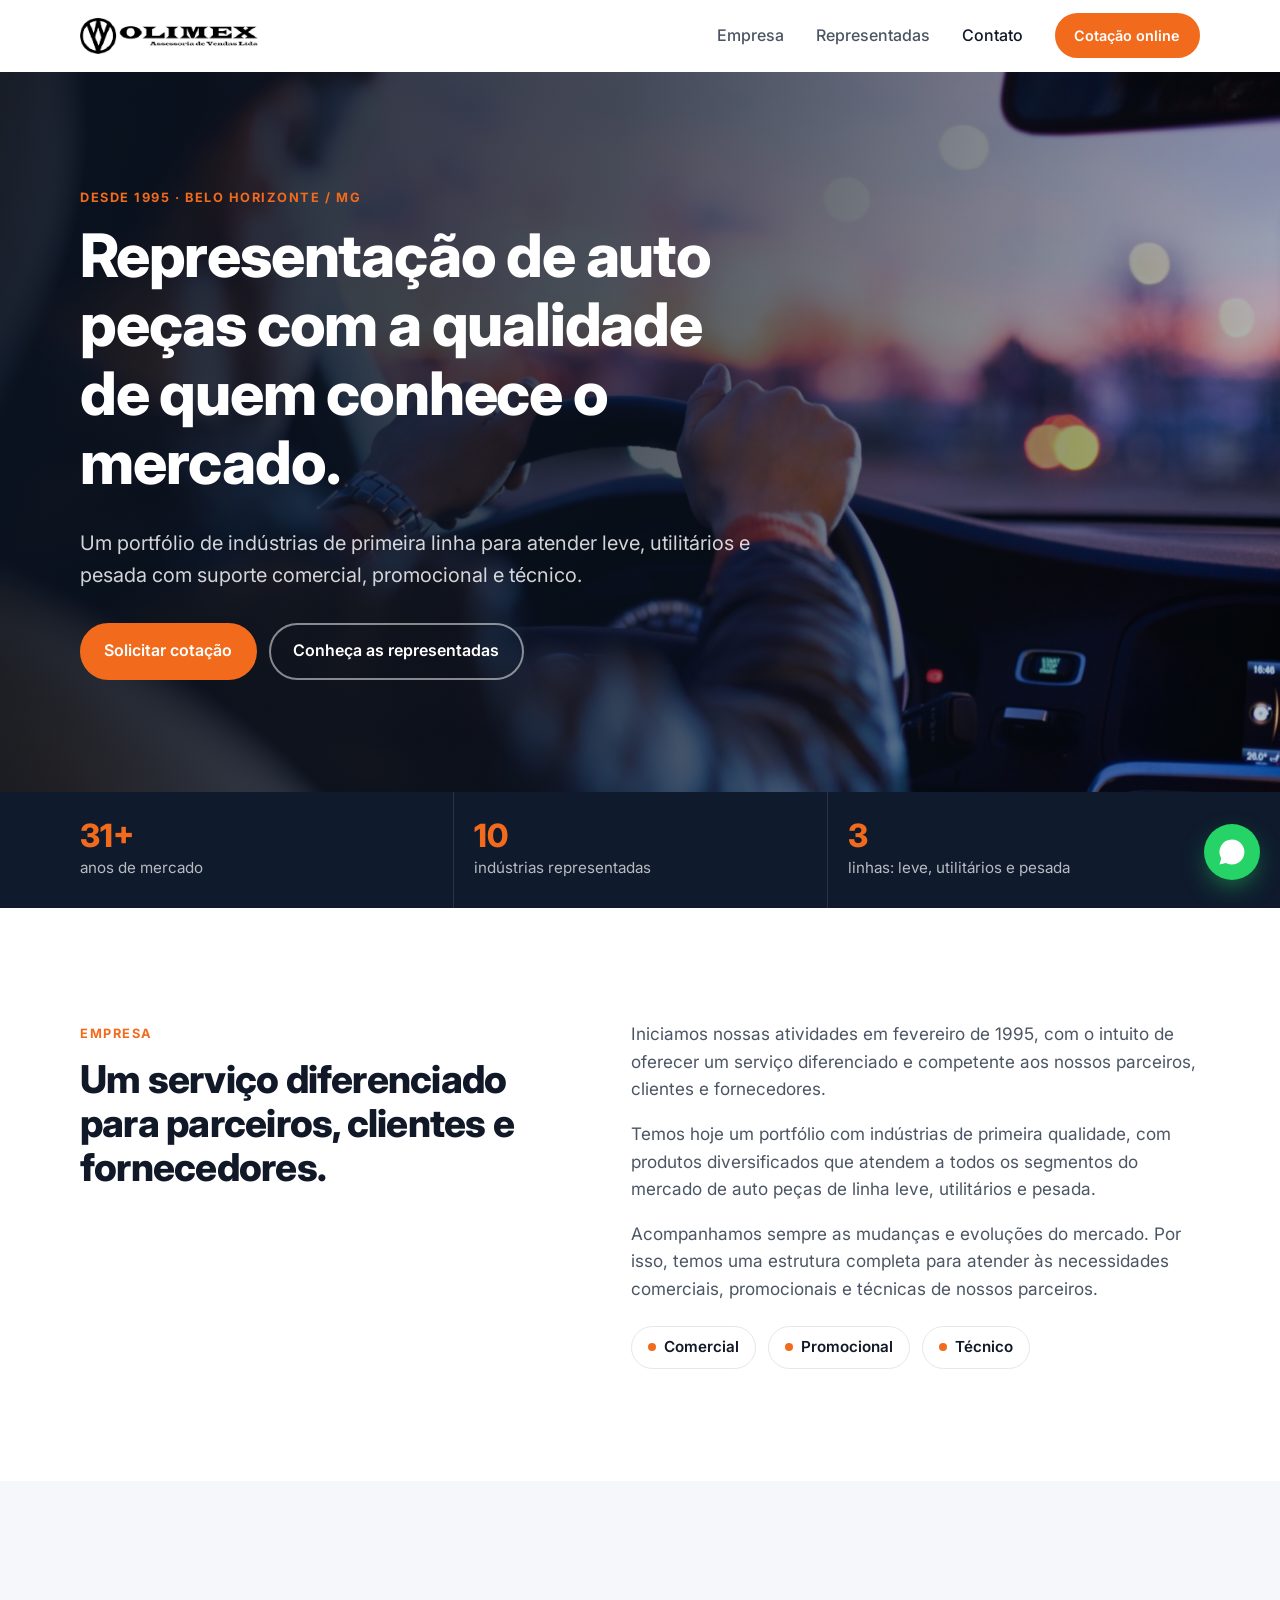
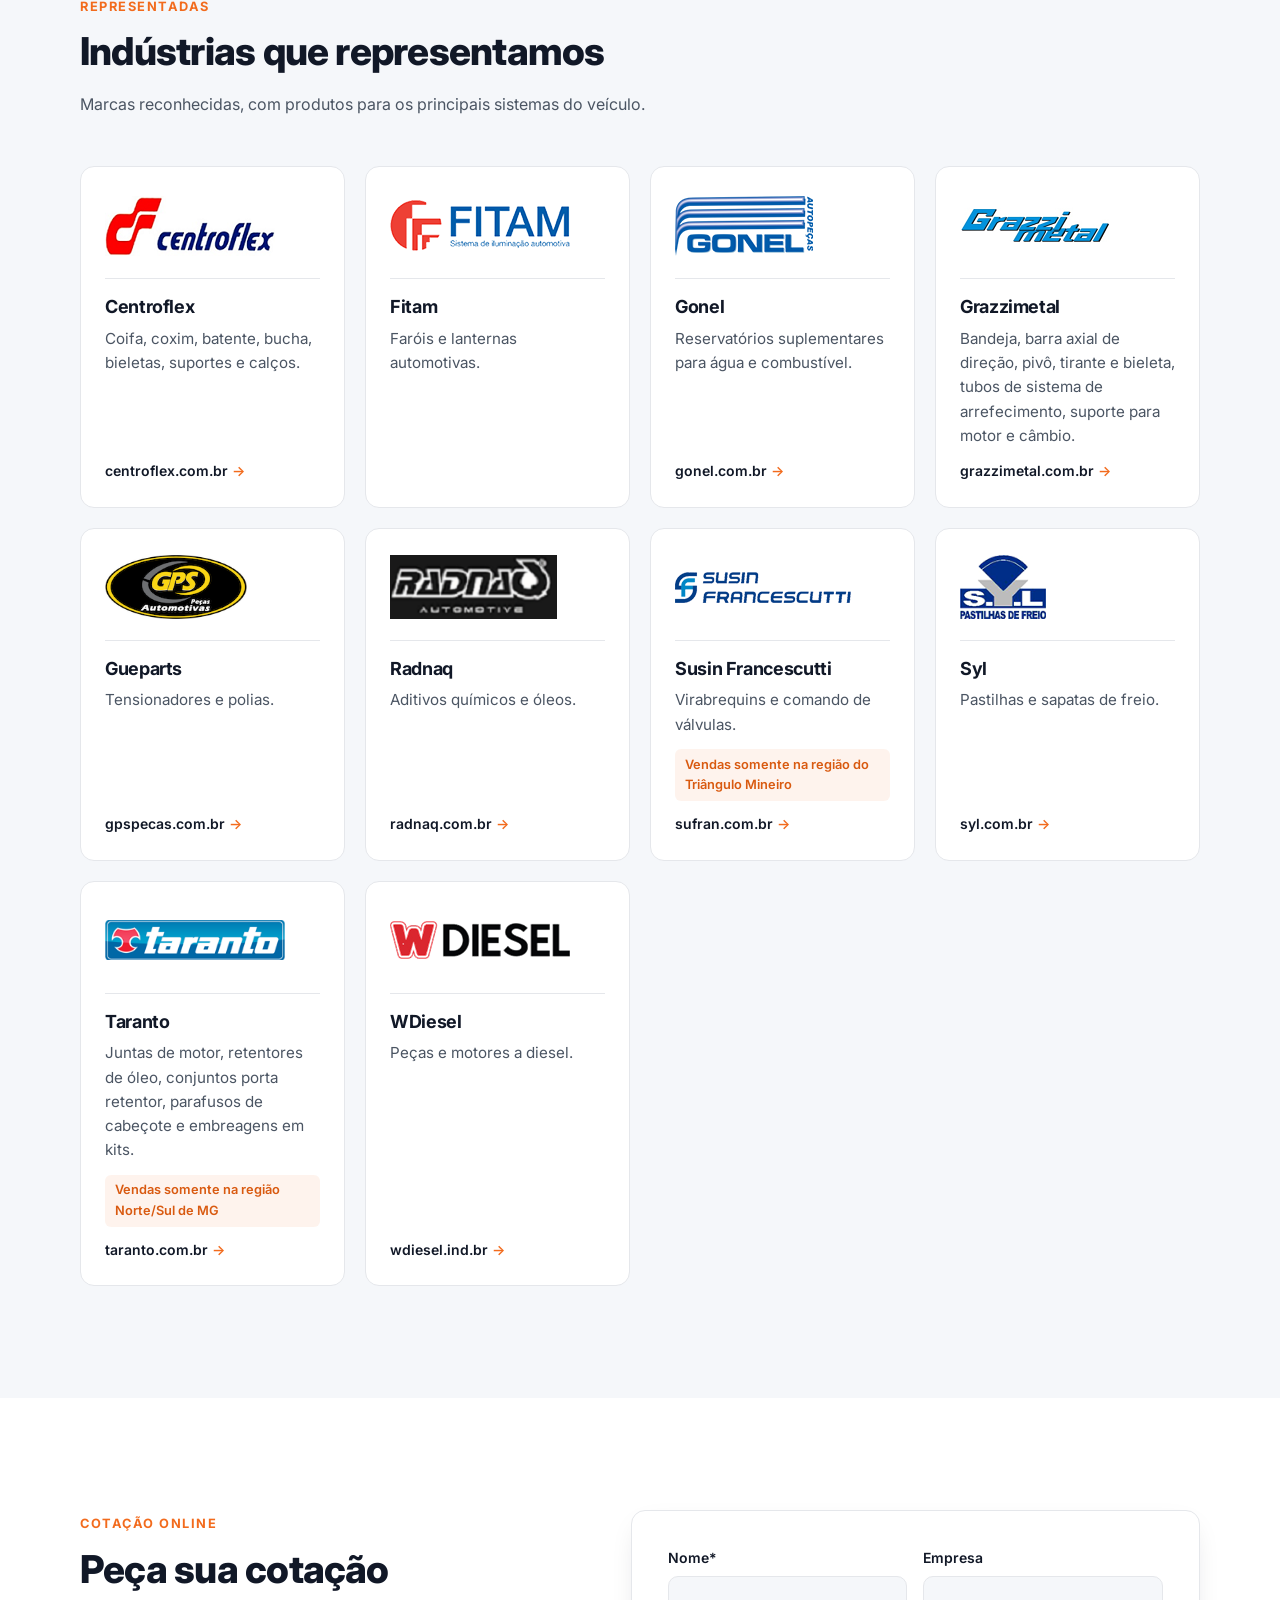
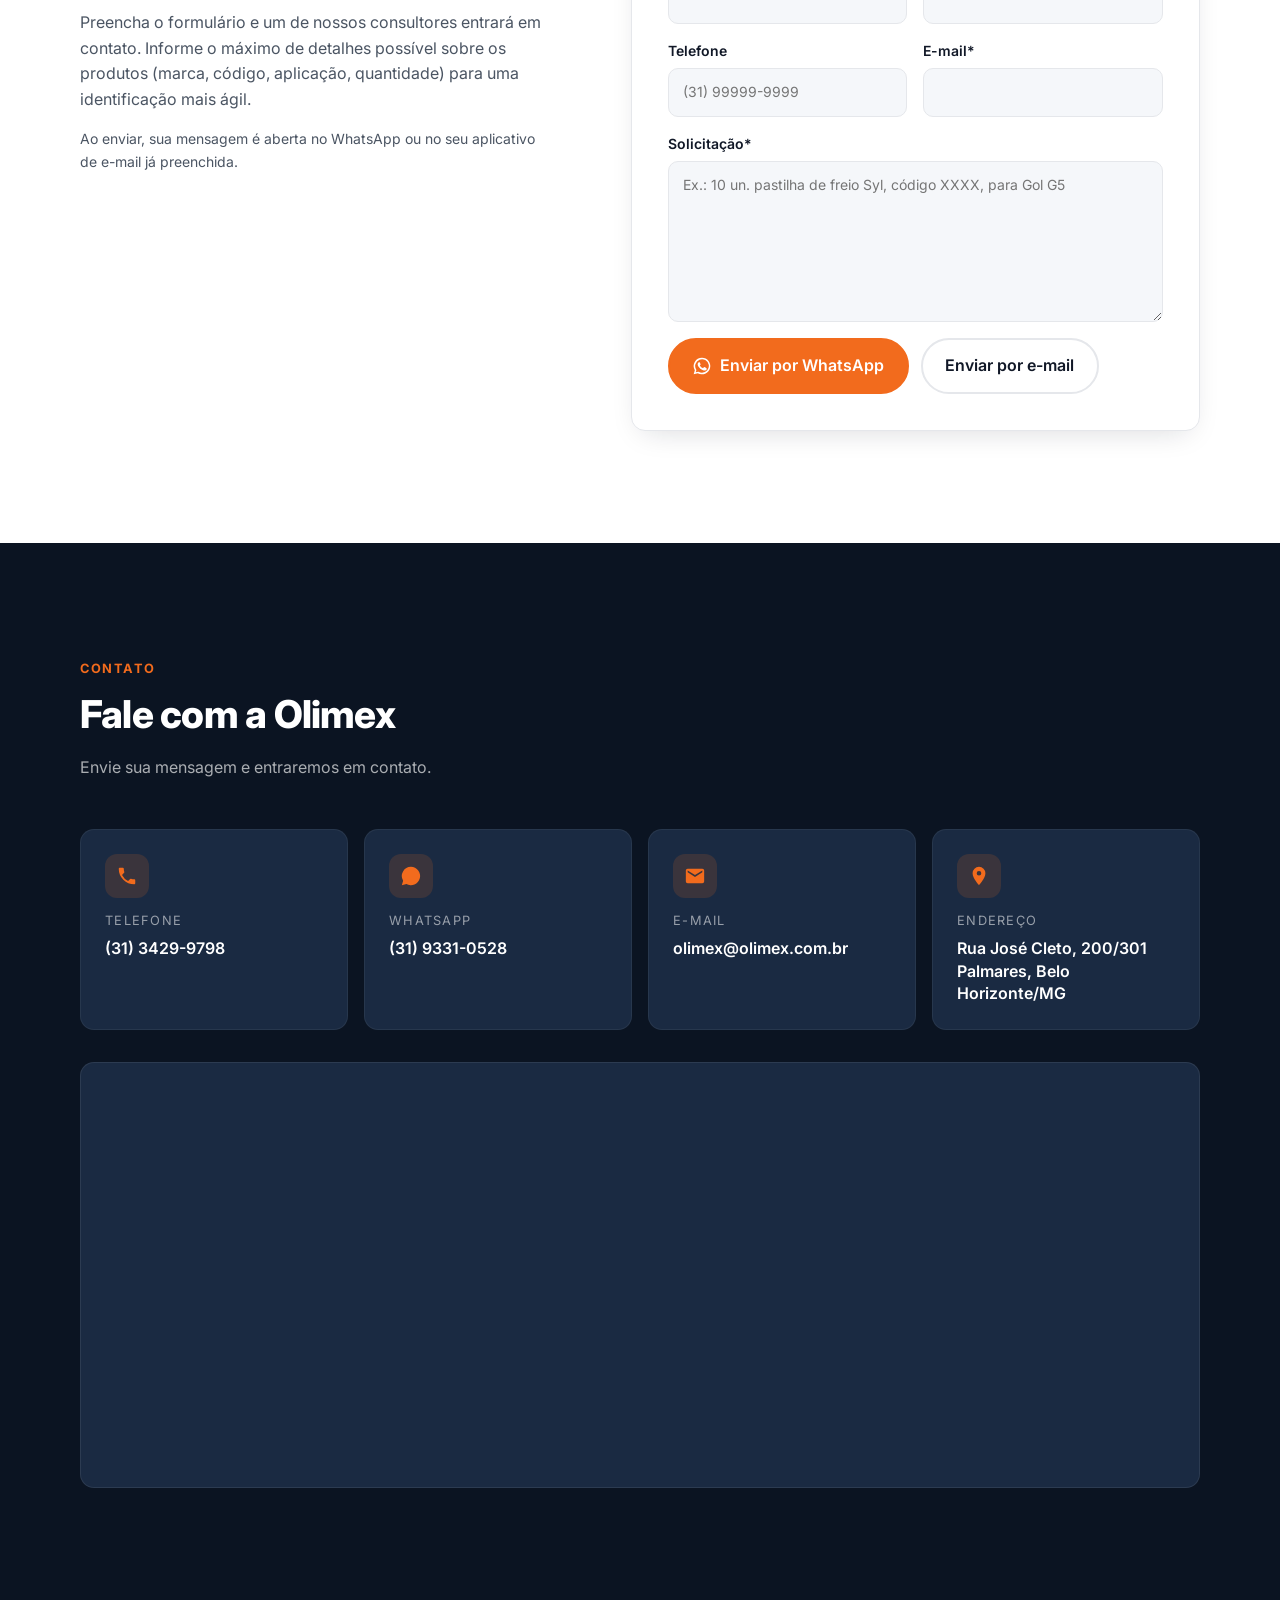
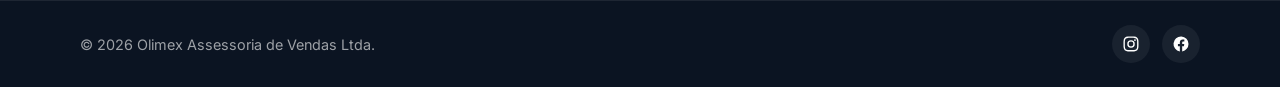
==== commit d7fee6bf: "revert: restore previous site design This reverts commit ccb0c30.  Co-Authored-By: Claude Opus 5.5 <" ====
--- a/index.html
+++ b/index.html
@@ -6,7 +6,7 @@
   <title>Olimex Assessoria de Vendas | Representação de Auto Peças</title>
   <meta name="description" content="Desde 1995 representando indústrias de auto peças de primeira qualidade para linha leve, utilitários e pesada em Minas Gerais." />
   <meta name="keywords" content="peças automotivas, representação de auto peças, auto peças, Belo Horizonte, Minas Gerais" />
-  <meta name="theme-color" content="#000000" />
+  <meta name="theme-color" content="#0f1b2d" />
 
   <meta property="og:type" content="website" />
   <meta property="og:title" content="Olimex Assessoria de Vendas" />
@@ -15,274 +15,282 @@
   <meta property="og:locale" content="pt_BR" />
 
   <link rel="icon" href="favicon.ico" />
-  <!-- Inter is only a fallback for systems without the native system font -->
   <link rel="preconnect" href="https://fonts.googleapis.com" />
   <link rel="preconnect" href="https://fonts.gstatic.com" crossorigin />
-  <link href="https://fonts.googleapis.com/css2?family=Inter:wght@400;500;600;700&display=swap" rel="stylesheet" />
+  <link href="https://fonts.googleapis.com/css2?family=Inter:wght@400;500;600;700;800&display=swap" rel="stylesheet" />
   <link rel="stylesheet" href="assets/css/style.css" />
 </head>
 <body>
   <a class="skip-link" href="#conteudo">Pular para o conteúdo</a>
 
-  <!-- Global nav -->
-  <header class="globalnav" id="topo">
-    <nav class="globalnav-inner" aria-label="Principal">
-      <a href="#topo" class="globalnav-logo" aria-label="Olimex - início">
-        <img src="assets/img/logo.png" alt="Olimex" width="217" height="44" />
+  <header class="site-header" id="topo">
+    <div class="container header-inner">
+      <a href="#topo" class="brand" aria-label="Olimex - início">
+        <img src="assets/img/logo.png" alt="Olimex Assessoria de Vendas Ltda" width="217" height="44" />
       </a>
-      <ul class="globalnav-list" id="menu">
-        <li><a href="#empresa">Empresa</a></li>
-        <li><a href="#representadas">Representadas</a></li>
-        <li><a href="#cotacao">Cotação</a></li>
-        <li><a href="#contato">Contato</a></li>
-      </ul>
-      <a class="globalnav-icon" href="https://api.whatsapp.com/send?phone=553193310528&text=Ol%C3%A1.%20Gostaria%20de%20informa%C3%A7%C3%B5es%20sobre%20pe%C3%A7as%20automotivas%20com%20a%20Olimex." target="_blank" rel="noopener" aria-label="Falar no WhatsApp">
-        <svg viewBox="0 0 24 24" aria-hidden="true"><path fill="currentColor" d="M12 2a10 10 0 0 0-8.6 15.1L2 22l5-1.3A10 10 0 1 0 12 2Zm0 18.2a8.2 8.2 0 0 1-4.2-1.2l-.3-.2-3 .8.8-2.9-.2-.3A8.2 8.2 0 1 1 12 20.2Zm4.5-6.1c-.2-.1-1.5-.7-1.7-.8s-.4-.1-.6.1-.7.8-.8 1-.3.2-.5.1a6.7 6.7 0 0 1-3.3-2.9c-.3-.4.3-.4.7-1.3.1-.2 0-.3 0-.4l-.8-1.9c-.2-.5-.4-.4-.6-.4h-.5a1 1 0 0 0-.7.3 3 3 0 0 0-.9 2.2 5.2 5.2 0 0 0 1.1 2.7 11.9 11.9 0 0 0 4.6 4c1.7.7 2.3.8 3.2.7a2.7 2.7 0 0 0 1.8-1.3 2.2 2.2 0 0 0 .2-1.3c-.1-.1-.2-.2-.5-.3Z"/></svg>
-      </a>
-      <button class="globalnav-toggle" aria-controls="menu" aria-expanded="false" aria-label="Abrir menu">
-        <span></span><span></span>
+
+      <button class="nav-toggle" aria-controls="menu" aria-expanded="false" aria-label="Abrir menu">
+        <span></span><span></span><span></span>
       </button>
-    </nav>
+
+      <nav id="menu" class="nav" aria-label="Principal">
+        <a href="#empresa">Empresa</a>
+        <a href="#representadas">Representadas</a>
+        <a href="#contato">Contato</a>
+        <a href="#cotacao" class="btn btn-sm">Cotação online</a>
+      </nav>
+    </div>
   </header>
 
-  <!-- Ribbon -->
-  <div class="ribbon">
-    <p>Precisa de peças? <a href="#cotacao">Solicite uma cotação online&nbsp;›</a></p>
-  </div>
-
   <main id="conteudo">
-    <!-- Hero (dark tile) -->
-    <section class="tile tile-hero theme-dark">
-      <div class="tile-copy">
-        <h1 class="headline">Olimex</h1>
-        <p class="subhead">Auto peças de primeira linha.<br />Representadas por quem conhece o mercado.</p>
-        <div class="cta-links">
-          <a href="#cotacao" class="button">Solicitar cotação</a>
-          <a href="#representadas" class="button button-secondary">Ver representadas</a>
-        </div>
-      </div>
-      <div class="hero-media" aria-hidden="true">
-        <img src="assets/img/hero.jpg" alt="" width="1600" height="1067" />
-      </div>
-    </section>
-
-    <!-- Empresa (light tile) -->
-    <section id="empresa" class="tile theme-light">
-      <div class="tile-copy">
-        <p class="eyebrow">Empresa</p>
-        <h2 class="headline">Desde 1995.</h2>
-        <p class="subhead">Um serviço diferenciado e competente para parceiros, clientes e fornecedores.</p>
-      </div>
-
-      <dl class="stats">
-        <div><dt>anos de mercado</dt><dd data-since="1995">30+</dd></div>
-        <div><dt>indústrias representadas</dt><dd>10</dd></div>
-        <div><dt>linhas atendidas</dt><dd>3</dd></div>
-      </dl>
-
-      <div class="body-copy">
-        <p>
-          Iniciamos nossas atividades em fevereiro de 1995. Temos hoje um portfólio com indústrias de
-          primeira qualidade, com produtos diversificados que atendem a todos os segmentos do mercado
-          de auto peças de <strong>linha leve, utilitários e pesada</strong>.
+    <!-- Hero -->
+    <section class="hero">
+      <div class="hero-bg" aria-hidden="true"></div>
+      <div class="container hero-inner">
+        <p class="eyebrow">Desde 1995 · Belo Horizonte / MG</p>
+        <h1>Representação de auto peças com a qualidade de quem conhece o mercado.</h1>
+        <p class="lead">
+          Um portfólio de indústrias de primeira linha para atender leve, utilitários e pesada
+          com suporte comercial, promocional e técnico.
         </p>
-        <p>
-          Acompanhamos sempre as mudanças e evoluções do mercado. Por isso, temos uma estrutura
-          completa para atender às necessidades <strong>comerciais, promocionais e técnicas</strong>
-          de nossos parceiros.
-        </p>
+        <div class="hero-actions">
+          <a href="#cotacao" class="btn">Solicitar cotação</a>
+          <a href="#representadas" class="btn btn-ghost">Conheça as representadas</a>
+        </div>
+      </div>
+    </section>
+
+    <!-- Stats -->
+    <section class="stats" aria-label="Destaques">
+      <div class="container stats-grid">
+        <div class="stat"><strong data-since="1995">30+</strong><span>anos de mercado</span></div>
+        <div class="stat"><strong>10</strong><span>indústrias representadas</span></div>
+        <div class="stat"><strong>3</strong><span>linhas: leve, utilitários e pesada</span></div>
+      </div>
+    </section>
+
+    <!-- Empresa -->
+    <section id="empresa" class="section">
+      <div class="container split">
+        <div>
+          <p class="eyebrow">Empresa</p>
+          <h2>Um serviço diferenciado para parceiros, clientes e fornecedores.</h2>
+        </div>
+        <div class="prose">
+          <p>
+            Iniciamos nossas atividades em fevereiro de 1995, com o intuito de oferecer um serviço
+            diferenciado e competente aos nossos parceiros, clientes e fornecedores.
+          </p>
+          <p>
+            Temos hoje um portfólio com indústrias de primeira qualidade, com produtos diversificados
+            que atendem a todos os segmentos do mercado de auto peças de linha leve, utilitários e pesada.
+          </p>
+          <p>
+            Acompanhamos sempre as mudanças e evoluções do mercado. Por isso, temos uma estrutura
+            completa para atender às necessidades comerciais, promocionais e técnicas de nossos parceiros.
+          </p>
+          <ul class="pillars">
+            <li><span class="dot"></span>Comercial</li>
+            <li><span class="dot"></span>Promocional</li>
+            <li><span class="dot"></span>Técnico</li>
+          </ul>
+        </div>
       </div>
     </section>
 
     <!-- Representadas -->
-    <section id="representadas" class="section-grid">
-      <header class="grid-head">
-        <h2 class="headline">Representadas.</h2>
-        <p class="subhead">Marcas que movem o mercado de reposição.</p>
-      </header>
-
-      <div class="grid">
-        <article class="grid-tile">
-          <img src="assets/img/brands/centroflex.png" alt="" loading="lazy" />
-          <h3>Centroflex</h3>
-          <p>Coifa, coxim, batente, bucha, bieletas, suportes e calços.</p>
-          <a class="link" href="https://www.centroflex.com.br/" target="_blank" rel="noopener">Visitar site</a>
-        </article>
-
-        <article class="grid-tile">
-          <img src="assets/img/brands/fitam.png" alt="" loading="lazy" />
-          <h3>Fitam</h3>
-          <p>Faróis e lanternas automotivas.</p>
-          <a class="link" href="#cotacao">Solicitar cotação</a>
-        </article>
-
-        <article class="grid-tile">
-          <img src="assets/img/brands/gonel.png" alt="" loading="lazy" />
-          <h3>Gonel</h3>
-          <p>Reservatórios suplementares para água e combustível.</p>
-          <a class="link" href="https://www.gonel.com.br/" target="_blank" rel="noopener">Visitar site</a>
-        </article>
-
-        <article class="grid-tile">
-          <img src="assets/img/brands/grazzimetal.png" alt="" loading="lazy" />
-          <h3>Grazzimetal</h3>
-          <p>Bandeja, barra axial de direção, pivô, tirante e bieleta, tubos de sistema de arrefecimento, suporte para motor e câmbio.</p>
-          <a class="link" href="https://www.grazzimetal.com.br/" target="_blank" rel="noopener">Visitar site</a>
-        </article>
-
-        <article class="grid-tile">
-          <img src="assets/img/brands/gueparts.png" alt="" loading="lazy" />
-          <h3>Gueparts</h3>
-          <p>Tensionadores e polias.</p>
-          <a class="link" href="https://www.gpspecas.com.br/" target="_blank" rel="noopener">Visitar site</a>
-        </article>
-
-        <article class="grid-tile">
-          <img src="assets/img/brands/radnaq.png" alt="" loading="lazy" />
-          <h3>Radnaq</h3>
-          <p>Aditivos químicos e óleos.</p>
-          <a class="link" href="https://radnaq.com.br/" target="_blank" rel="noopener">Visitar site</a>
-        </article>
-
-        <article class="grid-tile">
-          <img src="assets/img/brands/susin.png" alt="" loading="lazy" />
-          <h3>Susin Francescutti</h3>
-          <p>Virabrequins e comando de válvulas.</p>
-          <p class="note">Vendas somente na região do Triângulo Mineiro.</p>
-          <a class="link" href="https://www.sufran.com.br/" target="_blank" rel="noopener">Visitar site</a>
-        </article>
-
-        <article class="grid-tile">
-          <img src="assets/img/brands/syl.png" alt="" loading="lazy" />
-          <h3>Syl</h3>
-          <p>Pastilhas e sapatas de freio.</p>
-          <a class="link" href="https://www.syl.com.br/" target="_blank" rel="noopener">Visitar site</a>
-        </article>
-
-        <article class="grid-tile">
-          <img src="assets/img/brands/taranto.png" alt="" loading="lazy" />
-          <h3>Taranto</h3>
-          <p>Juntas de motor, retentores de óleo, conjuntos porta retentor, parafusos de cabeçote e embreagens em kits.</p>
-          <p class="note">Vendas somente na região Norte/Sul de MG.</p>
-          <a class="link" href="https://www.taranto.com.br/" target="_blank" rel="noopener">Visitar site</a>
-        </article>
-
-        <article class="grid-tile">
-          <img src="assets/img/brands/wdiesel.png" alt="" loading="lazy" />
-          <h3>WDiesel</h3>
-          <p>Peças e motores a diesel.</p>
-          <a class="link" href="https://www.wdiesel.ind.br/" target="_blank" rel="noopener">Visitar site</a>
-        </article>
+    <section id="representadas" class="section section-alt">
+      <div class="container">
+        <div class="section-head">
+          <p class="eyebrow">Representadas</p>
+          <h2>Indústrias que representamos</h2>
+          <p class="muted">Marcas reconhecidas, com produtos para os principais sistemas do veículo.</p>
+        </div>
+
+        <div class="brands">
+          <article class="brand-card">
+            <div class="brand-logo"><img src="assets/img/brands/centroflex.png" alt="Centroflex" loading="lazy" /></div>
+            <h3>Centroflex</h3>
+            <p>Coifa, coxim, batente, bucha, bieletas, suportes e calços.</p>
+            <a href="https://www.centroflex.com.br/" target="_blank" rel="noopener">centroflex.com.br</a>
+          </article>
+
+          <article class="brand-card">
+            <div class="brand-logo"><img src="assets/img/brands/fitam.png" alt="Fitam" loading="lazy" /></div>
+            <h3>Fitam</h3>
+            <p>Faróis e lanternas automotivas.</p>
+          </article>
+
+          <article class="brand-card">
+            <div class="brand-logo"><img src="assets/img/brands/gonel.png" alt="Gonel" loading="lazy" /></div>
+            <h3>Gonel</h3>
+            <p>Reservatórios suplementares para água e combustível.</p>
+            <a href="https://www.gonel.com.br/" target="_blank" rel="noopener">gonel.com.br</a>
+          </article>
+
+          <article class="brand-card">
+            <div class="brand-logo"><img src="assets/img/brands/grazzimetal.png" alt="Grazzimetal" loading="lazy" /></div>
+            <h3>Grazzimetal</h3>
+            <p>Bandeja, barra axial de direção, pivô, tirante e bieleta, tubos de sistema de arrefecimento, suporte para motor e câmbio.</p>
+            <a href="https://www.grazzimetal.com.br/" target="_blank" rel="noopener">grazzimetal.com.br</a>
+          </article>
+
+          <article class="brand-card">
+            <div class="brand-logo"><img src="assets/img/brands/gueparts.png" alt="Gueparts" loading="lazy" /></div>
+            <h3>Gueparts</h3>
+            <p>Tensionadores e polias.</p>
+            <a href="https://www.gpspecas.com.br/" target="_blank" rel="noopener">gpspecas.com.br</a>
+          </article>
+
+          <article class="brand-card">
+            <div class="brand-logo"><img src="assets/img/brands/radnaq.png" alt="Radnaq" loading="lazy" /></div>
+            <h3>Radnaq</h3>
+            <p>Aditivos químicos e óleos.</p>
+            <a href="https://radnaq.com.br/" target="_blank" rel="noopener">radnaq.com.br</a>
+          </article>
+
+          <article class="brand-card">
+            <div class="brand-logo"><img src="assets/img/brands/susin.png" alt="Susin Francescutti" loading="lazy" /></div>
+            <h3>Susin Francescutti</h3>
+            <p>Virabrequins e comando de válvulas.</p>
+            <p class="note">Vendas somente na região do Triângulo Mineiro</p>
+            <a href="https://www.sufran.com.br/" target="_blank" rel="noopener">sufran.com.br</a>
+          </article>
+
+          <article class="brand-card">
+            <div class="brand-logo"><img src="assets/img/brands/syl.png" alt="Syl" loading="lazy" /></div>
+            <h3>Syl</h3>
+            <p>Pastilhas e sapatas de freio.</p>
+            <a href="https://www.syl.com.br/" target="_blank" rel="noopener">syl.com.br</a>
+          </article>
+
+          <article class="brand-card">
+            <div class="brand-logo"><img src="assets/img/brands/taranto.png" alt="Taranto" loading="lazy" /></div>
+            <h3>Taranto</h3>
+            <p>Juntas de motor, retentores de óleo, conjuntos porta retentor, parafusos de cabeçote e embreagens em kits.</p>
+            <p class="note">Vendas somente na região Norte/Sul de MG</p>
+            <a href="https://www.taranto.com.br/" target="_blank" rel="noopener">taranto.com.br</a>
+          </article>
+
+          <article class="brand-card">
+            <div class="brand-logo"><img src="assets/img/brands/wdiesel.png" alt="WDiesel" loading="lazy" /></div>
+            <h3>WDiesel</h3>
+            <p>Peças e motores a diesel.</p>
+            <a href="https://www.wdiesel.ind.br/" target="_blank" rel="noopener">wdiesel.ind.br</a>
+          </article>
+        </div>
       </div>
     </section>
 
     <!-- Cotação -->
-    <section id="cotacao" class="tile theme-white">
-      <div class="tile-copy">
-        <p class="eyebrow">Cotação online</p>
-        <h2 class="headline">Peça sua cotação.</h2>
-        <p class="subhead">Conte o que você precisa. Um consultor entra em contato.</p>
-      </div>
-
-      <form class="form" id="quote-form" novalidate>
-        <div class="field-row">
-          <label class="field"><input type="text" name="nome" required autocomplete="name" placeholder=" " /><span>Nome</span></label>
-          <label class="field"><input type="text" name="empresa" autocomplete="organization" placeholder=" " /><span>Empresa (opcional)</span></label>
-        </div>
-        <div class="field-row">
-          <label class="field"><input type="tel" name="telefone" maxlength="15" autocomplete="tel" placeholder=" " /><span>Telefone (opcional)</span></label>
-          <label class="field"><input type="email" name="email" required autocomplete="email" placeholder=" " /><span>E-mail</span></label>
-        </div>
-        <label class="field field-textarea"><textarea name="solicitacao" rows="5" required placeholder=" "></textarea><span>Solicitação: marca, código, aplicação e quantidade</span></label>
-        <p class="form-error" role="alert" hidden></p>
-        <div class="cta-links">
-          <button type="submit" class="button" data-channel="whatsapp">Enviar por WhatsApp</button>
-          <button type="submit" class="button button-secondary" data-channel="email">Enviar por e-mail</button>
-        </div>
-        <p class="form-footnote">Ao enviar, sua mensagem é aberta no WhatsApp ou no seu aplicativo de e-mail já preenchida.</p>
-      </form>
+    <section id="cotacao" class="section">
+      <div class="container split">
+        <div>
+          <p class="eyebrow">Cotação online</p>
+          <h2>Peça sua cotação</h2>
+          <p class="muted">
+            Preencha o formulário e um de nossos consultores entrará em contato.
+            Informe o máximo de detalhes possível sobre os produtos (marca, código, aplicação,
+            quantidade) para uma identificação mais ágil.
+          </p>
+          <p class="muted small">
+            Ao enviar, sua mensagem é aberta no WhatsApp ou no seu aplicativo de e-mail já preenchida.
+          </p>
+        </div>
+
+        <form class="card form" id="quote-form" novalidate>
+          <div class="field-row">
+            <label>Nome*<input type="text" name="nome" required autocomplete="name" /></label>
+            <label>Empresa<input type="text" name="empresa" autocomplete="organization" /></label>
+          </div>
+          <div class="field-row">
+            <label>Telefone<input type="tel" name="telefone" maxlength="15" autocomplete="tel" placeholder="(31) 99999-9999" /></label>
+            <label>E-mail*<input type="email" name="email" required autocomplete="email" /></label>
+          </div>
+          <label>Solicitação*<textarea name="solicitacao" rows="6" required placeholder="Ex.: 10 un. pastilha de freio Syl, código XXXX, para Gol G5"></textarea></label>
+          <p class="form-error" role="alert" hidden></p>
+          <div class="form-actions">
+            <button type="submit" class="btn" data-channel="whatsapp">
+              <svg viewBox="0 0 24 24" aria-hidden="true"><path fill="currentColor" d="M12 2a10 10 0 0 0-8.6 15.1L2 22l5-1.3A10 10 0 1 0 12 2Zm0 18.2a8.2 8.2 0 0 1-4.2-1.2l-.3-.2-3 .8.8-2.9-.2-.3A8.2 8.2 0 1 1 12 20.2Zm4.5-6.1c-.2-.1-1.5-.7-1.7-.8s-.4-.1-.6.1-.7.8-.8 1-.3.2-.5.1a6.7 6.7 0 0 1-3.3-2.9c-.3-.4.3-.4.7-1.3.1-.2 0-.3 0-.4l-.8-1.9c-.2-.5-.4-.4-.6-.4h-.5a1 1 0 0 0-.7.3 3 3 0 0 0-.9 2.2 5.2 5.2 0 0 0 1.1 2.7 11.9 11.9 0 0 0 4.6 4c1.7.7 2.3.8 3.2.7a2.7 2.7 0 0 0 1.8-1.3 2.2 2.2 0 0 0 .2-1.3c-.1-.1-.2-.2-.5-.3Z"/></svg>
+              Enviar por WhatsApp
+            </button>
+            <button type="submit" class="btn btn-outline" data-channel="email">Enviar por e-mail</button>
+          </div>
+        </form>
+      </div>
     </section>
 
     <!-- Contato -->
-    <section id="contato" class="tile theme-light">
-      <div class="tile-copy">
-        <p class="eyebrow">Contato</p>
-        <h2 class="headline">Fale com a gente.</h2>
-        <p class="subhead">Estamos em Belo Horizonte, atendendo todo o estado de Minas Gerais.</p>
-      </div>
-
-      <div class="contact-row">
-        <a class="contact-item" href="tel:+553134299798">
-          <svg viewBox="0 0 24 24" aria-hidden="true"><path fill="currentColor" d="M6.6 10.8a15.1 15.1 0 0 0 6.6 6.6l2.2-2.2a1 1 0 0 1 1-.25 11.4 11.4 0 0 0 3.6.57 1 1 0 0 1 1 1V20a1 1 0 0 1-1 1A17 17 0 0 1 3 4a1 1 0 0 1 1-1h3.5a1 1 0 0 1 1 1c0 1.25.2 2.45.57 3.57a1 1 0 0 1-.25 1Z"/></svg>
-          <span class="contact-label">Telefone</span>
-          <span class="contact-value">(31) 3429-9798</span>
+    <section id="contato" class="section section-dark">
+      <div class="container">
+        <div class="section-head">
+          <p class="eyebrow">Contato</p>
+          <h2>Fale com a Olimex</h2>
+          <p class="muted">Envie sua mensagem e entraremos em contato.</p>
+        </div>
+
+        <div class="contact-grid">
+          <a class="contact-card" href="tel:+553134299798">
+            <span class="icon" aria-hidden="true">
+              <svg viewBox="0 0 24 24"><path fill="currentColor" d="M6.6 10.8a15.1 15.1 0 0 0 6.6 6.6l2.2-2.2a1 1 0 0 1 1-.25 11.4 11.4 0 0 0 3.6.57 1 1 0 0 1 1 1V20a1 1 0 0 1-1 1A17 17 0 0 1 3 4a1 1 0 0 1 1-1h3.5a1 1 0 0 1 1 1c0 1.25.2 2.45.57 3.57a1 1 0 0 1-.25 1Z"/></svg>
+            </span>
+            <span class="label">Telefone</span>
+            <strong>(31) 3429-9798</strong>
+          </a>
+
+          <a class="contact-card" href="https://api.whatsapp.com/send?phone=553193310528&text=Ol%C3%A1.%20Gostaria%20de%20informa%C3%A7%C3%B5es%20sobre%20pe%C3%A7as%20automotivas%20com%20a%20Olimex." target="_blank" rel="noopener">
+            <span class="icon" aria-hidden="true">
+              <svg viewBox="0 0 24 24"><path fill="currentColor" d="M12 2a10 10 0 0 0-8.6 15.1L2 22l5-1.3A10 10 0 1 0 12 2Zm4.5 12.1c-.2-.1-1.5-.7-1.7-.8s-.4-.1-.6.1-.7.8-.8 1-.3.2-.5.1a6.7 6.7 0 0 1-3.3-2.9c-.3-.4.3-.4.7-1.3.1-.2 0-.3 0-.4l-.8-1.9c-.2-.5-.4-.4-.6-.4h-.5a1 1 0 0 0-.7.3 3 3 0 0 0-.9 2.2 5.2 5.2 0 0 0 1.1 2.7 11.9 11.9 0 0 0 4.6 4c1.7.7 2.3.8 3.2.7a2.7 2.7 0 0 0 1.8-1.3 2.2 2.2 0 0 0 .2-1.3c-.1-.1-.2-.2-.5-.3Z"/></svg>
+            </span>
+            <span class="label">WhatsApp</span>
+            <strong>(31) 9331-0528</strong>
+          </a>
+
+          <a class="contact-card" href="mailto:olimex@olimex.com.br">
+            <span class="icon" aria-hidden="true">
+              <svg viewBox="0 0 24 24"><path fill="currentColor" d="M20 4H4a2 2 0 0 0-2 2v12a2 2 0 0 0 2 2h16a2 2 0 0 0 2-2V6a2 2 0 0 0-2-2Zm0 4-8 5-8-5V6l8 5 8-5Z"/></svg>
+            </span>
+            <span class="label">E-mail</span>
+            <strong>olimex@olimex.com.br</strong>
+          </a>
+
+          <a class="contact-card" href="https://www.google.com/maps/search/?api=1&query=Rua+Jos%C3%A9+Cleto%2C+200%2C+Palmares%2C+Belo+Horizonte+MG" target="_blank" rel="noopener">
+            <span class="icon" aria-hidden="true">
+              <svg viewBox="0 0 24 24"><path fill="currentColor" d="M12 2a7 7 0 0 0-7 7c0 5.25 7 13 7 13s7-7.75 7-13a7 7 0 0 0-7-7Zm0 9.5A2.5 2.5 0 1 1 12 6.5a2.5 2.5 0 0 1 0 5Z"/></svg>
+            </span>
+            <span class="label">Endereço</span>
+            <strong>Rua José Cleto, 200/301<br />Palmares, Belo Horizonte/MG</strong>
+          </a>
+        </div>
+
+        <div class="map">
+          <iframe
+            title="Mapa - Olimex, Rua José Cleto 200, Belo Horizonte"
+            src="https://www.google.com/maps?q=Rua+Jos%C3%A9+Cleto,+200,+Palmares,+Belo+Horizonte+-+MG&output=embed"
+            loading="lazy" referrerpolicy="no-referrer-when-downgrade"></iframe>
+        </div>
+      </div>
+    </section>
+  </main>
+
+  <footer class="site-footer">
+    <div class="container footer-inner">
+      <p>© <span id="year">2026</span> Olimex Assessoria de Vendas Ltda.</p>
+      <div class="social">
+        <a href="https://www.instagram.com/olimexassessoria/" target="_blank" rel="noopener" aria-label="Instagram">
+          <svg viewBox="0 0 24 24" aria-hidden="true"><path fill="currentColor" d="M12 7a5 5 0 1 0 0 10 5 5 0 0 0 0-10Zm0 8.2a3.2 3.2 0 1 1 0-6.4 3.2 3.2 0 0 1 0 6.4ZM17.3 5.5a1.2 1.2 0 1 0 0 2.4 1.2 1.2 0 0 0 0-2.4ZM12 2c-2.7 0-3 0-4.1.06C4.3 2.2 2.2 4.3 2.06 7.9 2 9 2 9.3 2 12s0 3 .06 4.1c.16 3.6 2.24 5.7 5.84 5.84C9 22 9.3 22 12 22s3 0 4.1-.06c3.6-.16 5.7-2.24 5.84-5.84C22 15 22 14.7 22 12s0-3-.06-4.1C21.8 4.3 19.7 2.2 16.1 2.06 15 2 14.7 2 12 2Zm0 1.8c2.67 0 3 0 4 .06 2.7.12 4 1.4 4.1 4.1.05 1 .06 1.35.06 4s0 3-.06 4c-.12 2.7-1.4 4-4.1 4.1-1 .05-1.33.06-4 .06s-3 0-4-.06c-2.7-.12-4-1.4-4.1-4.1C3.8 15 3.8 14.67 3.8 12s0-3 .06-4C3.98 5.3 5.3 4 8 3.86c1-.05 1.33-.06 4-.06Z"/></svg>
         </a>
-        <a class="contact-item" href="https://api.whatsapp.com/send?phone=553193310528&text=Ol%C3%A1.%20Gostaria%20de%20informa%C3%A7%C3%B5es%20sobre%20pe%C3%A7as%20automotivas%20com%20a%20Olimex." target="_blank" rel="noopener">
-          <svg viewBox="0 0 24 24" aria-hidden="true"><path fill="currentColor" d="M12 2a10 10 0 0 0-8.6 15.1L2 22l5-1.3A10 10 0 1 0 12 2Zm4.5 12.1c-.2-.1-1.5-.7-1.7-.8s-.4-.1-.6.1-.7.8-.8 1-.3.2-.5.1a6.7 6.7 0 0 1-3.3-2.9c-.3-.4.3-.4.7-1.3.1-.2 0-.3 0-.4l-.8-1.9c-.2-.5-.4-.4-.6-.4h-.5a1 1 0 0 0-.7.3 3 3 0 0 0-.9 2.2 5.2 5.2 0 0 0 1.1 2.7 11.9 11.9 0 0 0 4.6 4c1.7.7 2.3.8 3.2.7a2.7 2.7 0 0 0 1.8-1.3 2.2 2.2 0 0 0 .2-1.3c-.1-.1-.2-.2-.5-.3Z"/></svg>
-          <span class="contact-label">WhatsApp</span>
-          <span class="contact-value">(31) 9331-0528</span>
+        <a href="https://www.facebook.com/olimexrepresentacao" target="_blank" rel="noopener" aria-label="Facebook">
+          <svg viewBox="0 0 24 24" aria-hidden="true"><path fill="currentColor" d="M22 12a10 10 0 1 0-11.56 9.88v-6.99H7.9V12h2.54V9.8c0-2.5 1.49-3.9 3.78-3.9 1.1 0 2.24.2 2.24.2v2.46h-1.26c-1.24 0-1.63.77-1.63 1.56V12h2.78l-.44 2.89h-2.34v6.99A10 10 0 0 0 22 12Z"/></svg>
         </a>
-        <a class="contact-item" href="mailto:olimex@olimex.com.br">
-          <svg viewBox="0 0 24 24" aria-hidden="true"><path fill="currentColor" d="M20 4H4a2 2 0 0 0-2 2v12a2 2 0 0 0 2 2h16a2 2 0 0 0 2-2V6a2 2 0 0 0-2-2Zm0 4-8 5-8-5V6l8 5 8-5Z"/></svg>
-          <span class="contact-label">E-mail</span>
-          <span class="contact-value">olimex@olimex.com.br</span>
-        </a>
-        <a class="contact-item" href="https://www.google.com/maps/search/?api=1&query=Rua+Jos%C3%A9+Cleto%2C+200%2C+Palmares%2C+Belo+Horizonte+MG" target="_blank" rel="noopener">
-          <svg viewBox="0 0 24 24" aria-hidden="true"><path fill="currentColor" d="M12 2a7 7 0 0 0-7 7c0 5.25 7 13 7 13s7-7.75 7-13a7 7 0 0 0-7-7Zm0 9.5A2.5 2.5 0 1 1 12 6.5a2.5 2.5 0 0 1 0 5Z"/></svg>
-          <span class="contact-label">Endereço</span>
-          <span class="contact-value">Rua José Cleto, 200/301<br />Palmares, Belo Horizonte/MG</span>
-        </a>
-      </div>
-
-      <div class="map">
-        <iframe
-          title="Mapa - Olimex, Rua José Cleto 200, Belo Horizonte"
-          src="https://www.google.com/maps?q=Rua+Jos%C3%A9+Cleto,+200,+Palmares,+Belo+Horizonte+-+MG&output=embed"
-          loading="lazy" referrerpolicy="no-referrer-when-downgrade"></iframe>
-      </div>
-    </section>
-  </main>
-
-  <!-- Footer -->
-  <footer class="globalfooter">
-    <div class="globalfooter-inner">
-      <p class="footnote">
-        Vendas das marcas Susin Francescutti e Taranto sujeitas à região de atendimento indicada.
-      </p>
-
-      <div class="footer-directory">
-        <div>
-          <h3>Navegue</h3>
-          <ul>
-            <li><a href="#empresa">Empresa</a></li>
-            <li><a href="#representadas">Representadas</a></li>
-            <li><a href="#cotacao">Cotação online</a></li>
-            <li><a href="#contato">Contato</a></li>
-          </ul>
-        </div>
-        <div>
-          <h3>Contato</h3>
-          <ul>
-            <li><a href="tel:+553134299798">(31) 3429-9798</a></li>
-            <li><a href="mailto:olimex@olimex.com.br">olimex@olimex.com.br</a></li>
-            <li><a href="mailto:contato@olimex.com.br">contato@olimex.com.br</a></li>
-          </ul>
-        </div>
-        <div>
-          <h3>Redes sociais</h3>
-          <ul>
-            <li><a href="https://www.instagram.com/olimexassessoria/" target="_blank" rel="noopener">Instagram</a></li>
-            <li><a href="https://www.facebook.com/olimexrepresentacao" target="_blank" rel="noopener">Facebook</a></li>
-          </ul>
-        </div>
-      </div>
-
-      <div class="footer-legal">
-        <p>Copyright © <span id="year">2026</span> Olimex Assessoria de Vendas Ltda. Todos os direitos reservados.</p>
-        <p>Rua José Cleto, 200/301 · Palmares · Belo Horizonte/MG</p>
       </div>
     </div>
   </footer>
+
+  <!-- Floating WhatsApp button -->
+  <a class="wa-float" href="https://api.whatsapp.com/send?phone=553193310528&text=Ol%C3%A1.%20Gostaria%20de%20informa%C3%A7%C3%B5es%20sobre%20pe%C3%A7as%20automotivas%20com%20a%20Olimex." target="_blank" rel="noopener" aria-label="Falar no WhatsApp">
+    <svg viewBox="0 0 24 24" aria-hidden="true"><path fill="currentColor" d="M12 2a10 10 0 0 0-8.6 15.1L2 22l5-1.3A10 10 0 1 0 12 2Zm4.5 12.1c-.2-.1-1.5-.7-1.7-.8s-.4-.1-.6.1-.7.8-.8 1-.3.2-.5.1a6.7 6.7 0 0 1-3.3-2.9c-.3-.4.3-.4.7-1.3.1-.2 0-.3 0-.4l-.8-1.9c-.2-.5-.4-.4-.6-.4h-.5a1 1 0 0 0-.7.3 3 3 0 0 0-.9 2.2 5.2 5.2 0 0 0 1.1 2.7 11.9 11.9 0 0 0 4.6 4c1.7.7 2.3.8 3.2.7a2.7 2.7 0 0 0 1.8-1.3 2.2 2.2 0 0 0 .2-1.3c-.1-.1-.2-.2-.5-.3Z"/></svg>
+  </a>
 
   <script src="assets/js/main.js" defer></script>
 </body>
--- a/assets/css/style.css
+++ b/assets/css/style.css
@@ -1,417 +1,422 @@
 /* ==========================================================================
    Olimex – static site styles
-   Layout language: full-bleed stacked tiles, centered copy, pill CTAs,
-   translucent global nav and a compact directory footer.
    ========================================================================== */
 
 :root {
-  --text: #1d1d1f;
-  --text-secondary: #6e6e73;
-  --text-tertiary: #86868b;
-  --blue: #0071e3;
-  --blue-hover: #0077ed;
-  --link: #0066cc;
-  --link-dark: #2997ff;
-  --bg-light: #f5f5f7;
-  --bg-white: #ffffff;
-  --bg-dark: #000000;
-  --line: #d2d2d7;
-  --nav-h: 48px;
-  --radius-tile: 18px;
-  --font: -apple-system, BlinkMacSystemFont, "SF Pro Text", "Inter", "Helvetica Neue", Helvetica, Arial, sans-serif;
-  --font-display: -apple-system, BlinkMacSystemFont, "SF Pro Display", "Inter", "Helvetica Neue", Helvetica, Arial, sans-serif;
+  --navy-900: #0b1422;
+  --navy-800: #0f1b2d;
+  --navy-700: #1a2a42;
+  --accent: #f26b1d;
+  --accent-600: #d95a10;
+  --ink: #111827;
+  --ink-soft: #4b5563;
+  --line: #e5e7eb;
+  --bg: #ffffff;
+  --bg-alt: #f5f7fa;
+  --radius: 14px;
+  --shadow-sm: 0 1px 2px rgba(16, 24, 40, .06);
+  --shadow-md: 0 10px 30px -12px rgba(16, 24, 40, .18);
+  --header-h: 72px;
+  --container: 1160px;
 }
 
 *,
 *::before,
 *::after { box-sizing: border-box; }
 
-html { scroll-behavior: smooth; scroll-padding-top: var(--nav-h); }
+html { scroll-behavior: smooth; scroll-padding-top: var(--header-h); }
 
 body {
   margin: 0;
-  font-family: var(--font);
-  font-size: 17px;
-  line-height: 1.47;
-  letter-spacing: -.022em;
-  color: var(--text);
-  background: var(--bg-white);
+  font-family: "Inter", system-ui, -apple-system, "Segoe UI", Roboto, sans-serif;
+  font-size: 16px;
+  line-height: 1.6;
+  color: var(--ink);
+  background: var(--bg);
   -webkit-font-smoothing: antialiased;
-  -moz-osx-font-smoothing: grayscale;
 }
 
 img { max-width: 100%; height: auto; display: block; }
-a { color: var(--link); text-decoration: none; }
-a:hover { text-decoration: underline; }
-h1, h2, h3, p { margin: 0; }
-ul { list-style: none; margin: 0; padding: 0; }
+a { color: inherit; }
+h1, h2, h3 { line-height: 1.15; letter-spacing: -.02em; margin: 0 0 .5em; }
+h2 { font-size: clamp(1.75rem, 3vw, 2.5rem); font-weight: 800; }
+h3 { font-size: 1.125rem; font-weight: 700; }
+p { margin: 0 0 1em; }
+
+.container {
+  width: 100%;
+  max-width: var(--container);
+  margin-inline: auto;
+  padding-inline: 20px;
+}
 
 .skip-link {
   position: absolute;
   left: -999px;
   top: 8px;
-  z-index: 200;
+  background: var(--accent);
+  color: #fff;
   padding: 8px 14px;
   border-radius: 8px;
-  background: var(--blue);
-  color: #fff;
+  z-index: 100;
 }
 .skip-link:focus { left: 8px; }
 
-/* Typography -------------------------------------------------------------- */
-.headline {
-  font-family: var(--font-display);
-  font-size: clamp(40px, 6vw, 56px);
-  font-weight: 600;
-  line-height: 1.07;
-  letter-spacing: -.005em;
-}
-.tile-hero .headline { font-size: clamp(48px, 8vw, 80px); letter-spacing: -.015em; }
-.subhead {
-  font-family: var(--font-display);
-  font-size: clamp(21px, 2.6vw, 28px);
-  font-weight: 400;
-  line-height: 1.14;
-  letter-spacing: .007em;
-  margin-top: 8px;
-}
 .eyebrow {
-  font-size: 17px;
-  font-weight: 600;
-  color: var(--text-secondary);
-  margin-bottom: 8px;
-}
-
-/* Buttons & links --------------------------------------------------------- */
-.cta-links {
-  display: flex;
-  flex-wrap: wrap;
+  display: inline-block;
+  font-size: .8rem;
+  font-weight: 700;
+  letter-spacing: .12em;
+  text-transform: uppercase;
+  color: var(--accent);
+  margin-bottom: .75rem;
+}
+.muted { color: var(--ink-soft); }
+.small { font-size: .875rem; }
+
+/* Buttons ----------------------------------------------------------------- */
+.btn {
+  display: inline-flex;
+  align-items: center;
   justify-content: center;
-  gap: 14px;
-  margin-top: 22px;
-}
-.button {
-  display: inline-flex;
-  align-items: center;
-  justify-content: center;
-  min-width: 28px;
-  padding: 11px 21px;
-  border: 1px solid var(--blue);
-  border-radius: 980px;
-  background: var(--blue);
+  gap: .5rem;
+  padding: .85rem 1.4rem;
+  border-radius: 999px;
+  border: 2px solid var(--accent);
+  background: var(--accent);
   color: #fff;
   font: inherit;
-  font-size: 17px;
-  font-weight: 400;
-  letter-spacing: -.022em;
+  font-weight: 600;
+  text-decoration: none;
   cursor: pointer;
-  transition: background .2s, color .2s;
-}
-.button:hover { background: var(--blue-hover); text-decoration: none; }
-.button:focus-visible { outline: 2px solid var(--blue); outline-offset: 3px; }
-.button-secondary { background: transparent; color: var(--blue); }
-.button-secondary:hover { background: var(--blue); color: #fff; }
-.theme-dark .button-secondary { color: var(--link-dark); border-color: var(--link-dark); }
-.theme-dark .button-secondary:hover { background: var(--link-dark); color: #000; }
-
-.link { color: var(--link); font-size: 17px; }
-.link::after { content: " ›"; }
-
-/* Global nav -------------------------------------------------------------- */
-.globalnav {
+  transition: background .2s, border-color .2s, color .2s, transform .2s;
+}
+.btn:hover { background: var(--accent-600); border-color: var(--accent-600); transform: translateY(-1px); }
+.btn:focus-visible { outline: 3px solid rgba(242, 107, 29, .4); outline-offset: 2px; }
+.btn svg { width: 20px; height: 20px; }
+.btn-sm { padding: .55rem 1.1rem; font-size: .9rem; }
+.btn-ghost { background: transparent; border-color: rgba(255, 255, 255, .5); }
+.btn-ghost:hover { background: rgba(255, 255, 255, .12); border-color: #fff; }
+.btn-outline { background: transparent; color: var(--ink); border-color: var(--line); }
+.btn-outline:hover { background: var(--bg-alt); border-color: var(--ink-soft); }
+
+/* Header ------------------------------------------------------------------ */
+.site-header {
   position: sticky;
   top: 0;
-  z-index: 100;
-  height: var(--nav-h);
-  background: rgba(250, 250, 252, .8);
-  backdrop-filter: saturate(180%) blur(20px);
-  -webkit-backdrop-filter: saturate(180%) blur(20px);
-}
-.globalnav-inner {
-  max-width: 1024px;
+  z-index: 50;
+  height: var(--header-h);
+  background: rgba(255, 255, 255, .88);
+  backdrop-filter: saturate(180%) blur(12px);
+  -webkit-backdrop-filter: saturate(180%) blur(12px);
+  border-bottom: 1px solid transparent;
+  transition: border-color .2s, box-shadow .2s;
+}
+.site-header.scrolled { border-color: var(--line); box-shadow: var(--shadow-sm); }
+
+.header-inner {
+  display: flex;
+  align-items: center;
+  justify-content: space-between;
   height: 100%;
-  margin: 0 auto;
-  padding: 0 22px;
+}
+.brand img { height: 36px; width: auto; }
+
+.nav { display: flex; align-items: center; gap: 2rem; }
+.nav a:not(.btn) {
+  text-decoration: none;
+  font-weight: 500;
+  color: var(--ink-soft);
+  transition: color .2s;
+}
+.nav a:not(.btn):hover,
+.nav a.active { color: var(--ink); }
+
+.nav-toggle {
+  display: none;
+  width: 44px;
+  height: 44px;
+  border: 0;
+  background: transparent;
+  cursor: pointer;
+  padding: 10px;
+}
+.nav-toggle span {
+  display: block;
+  height: 2px;
+  margin: 5px 0;
+  background: var(--ink);
+  border-radius: 2px;
+  transition: transform .25s, opacity .25s;
+}
+.nav-toggle[aria-expanded="true"] span:nth-child(1) { transform: translateY(7px) rotate(45deg); }
+.nav-toggle[aria-expanded="true"] span:nth-child(2) { opacity: 0; }
+.nav-toggle[aria-expanded="true"] span:nth-child(3) { transform: translateY(-7px) rotate(-45deg); }
+
+/* Hero -------------------------------------------------------------------- */
+.hero {
+  position: relative;
+  isolation: isolate;
+  min-height: min(82vh, 720px);
+  display: flex;
+  align-items: center;
+  color: #fff;
+  overflow: hidden;
+}
+.hero-bg {
+  position: absolute;
+  inset: 0;
+  z-index: -1;
+  background:
+    linear-gradient(100deg, rgba(11, 20, 34, .92) 0%, rgba(11, 20, 34, .75) 45%, rgba(11, 20, 34, .25) 100%),
+    url("../img/hero.jpg") center / cover no-repeat;
+}
+.hero-inner { padding-block: 80px; max-width: var(--container); }
+.hero h1 {
+  font-size: clamp(2.1rem, 5vw, 3.75rem);
+  font-weight: 800;
+  max-width: 16ch;
+}
+.hero .lead {
+  font-size: clamp(1.05rem, 1.6vw, 1.25rem);
+  color: rgba(255, 255, 255, .82);
+  max-width: 52ch;
+  margin-bottom: 2rem;
+}
+.hero-actions { display: flex; flex-wrap: wrap; gap: .75rem; }
+
+/* Stats ------------------------------------------------------------------- */
+.stats { background: var(--navy-800); color: #fff; }
+.stats-grid {
+  display: grid;
+  grid-template-columns: repeat(3, 1fr);
+}
+.stat {
+  padding: 28px 20px;
+  display: flex;
+  flex-direction: column;
+  gap: .25rem;
+  border-left: 1px solid rgba(255, 255, 255, .1);
+}
+.stat:first-child { border-left: 0; padding-left: 0; }
+.stat strong { font-size: 2rem; font-weight: 800; color: var(--accent); line-height: 1; }
+.stat span { color: rgba(255, 255, 255, .7); font-size: .95rem; }
+
+/* Sections ---------------------------------------------------------------- */
+.section { padding-block: clamp(64px, 9vw, 112px); }
+.section-alt { background: var(--bg-alt); }
+.section-head { max-width: 640px; margin-bottom: 48px; }
+
+.split {
+  display: grid;
+  grid-template-columns: 1fr 1.2fr;
+  gap: clamp(32px, 6vw, 80px);
+  align-items: start;
+}
+.prose p { color: var(--ink-soft); font-size: 1.075rem; }
+
+.pillars {
+  list-style: none;
+  padding: 0;
+  margin: 1.5rem 0 0;
+  display: flex;
+  flex-wrap: wrap;
+  gap: .75rem;
+}
+.pillars li {
+  display: inline-flex;
+  align-items: center;
+  gap: .5rem;
+  padding: .5rem 1rem;
+  border: 1px solid var(--line);
+  border-radius: 999px;
+  font-weight: 600;
+  font-size: .95rem;
+}
+.dot { width: 8px; height: 8px; border-radius: 50%; background: var(--accent); }
+
+/* Brands ------------------------------------------------------------------ */
+.brands {
+  display: grid;
+  grid-template-columns: repeat(auto-fill, minmax(260px, 1fr));
+  gap: 20px;
+}
+.brand-card {
+  display: flex;
+  flex-direction: column;
+  background: #fff;
+  border: 1px solid var(--line);
+  border-radius: var(--radius);
+  padding: 24px;
+  transition: transform .2s, box-shadow .2s, border-color .2s;
+}
+.brand-card:hover { transform: translateY(-3px); box-shadow: var(--shadow-md); border-color: transparent; }
+.brand-logo {
+  height: 88px;
+  display: flex;
+  align-items: center;
+  justify-content: flex-start;
+  margin-bottom: 18px;
+  padding-bottom: 18px;
+  border-bottom: 1px solid var(--line);
+}
+.brand-logo img { max-height: 64px; max-width: 180px; object-fit: contain; }
+.brand-card p { color: var(--ink-soft); font-size: .95rem; margin-bottom: .75rem; }
+.brand-card .note {
+  font-size: .8rem;
+  font-weight: 600;
+  color: var(--accent-600);
+  background: rgba(242, 107, 29, .08);
+  padding: .35rem .6rem;
+  border-radius: 6px;
+  align-self: flex-start;
+}
+.brand-card a {
+  margin-top: auto;
+  font-size: .875rem;
+  font-weight: 600;
+  color: var(--ink);
+  text-decoration: none;
+}
+.brand-card a::after { content: " →"; color: var(--accent); }
+.brand-card a:hover { color: var(--accent-600); }
+
+/* Form -------------------------------------------------------------------- */
+.card {
+  background: #fff;
+  border: 1px solid var(--line);
+  border-radius: var(--radius);
+  box-shadow: var(--shadow-md);
+  padding: clamp(20px, 4vw, 36px);
+}
+.form { display: grid; gap: 16px; }
+.field-row { display: grid; grid-template-columns: 1fr 1fr; gap: 16px; }
+.form label {
+  display: grid;
+  gap: 6px;
+  font-size: .875rem;
+  font-weight: 600;
+  color: var(--ink);
+}
+.form input,
+.form textarea {
+  font: inherit;
+  font-weight: 400;
+  width: 100%;
+  padding: .75rem .9rem;
+  border: 1px solid var(--line);
+  border-radius: 10px;
+  background: var(--bg-alt);
+  color: var(--ink);
+  transition: border-color .2s, box-shadow .2s, background .2s;
+}
+.form textarea { resize: vertical; min-height: 140px; }
+.form input:focus,
+.form textarea:focus {
+  outline: none;
+  background: #fff;
+  border-color: var(--accent);
+  box-shadow: 0 0 0 4px rgba(242, 107, 29, .15);
+}
+.form .invalid { border-color: #dc2626; }
+.form-error { color: #dc2626; font-size: .9rem; margin: 0; }
+.form-actions { display: flex; flex-wrap: wrap; gap: .75rem; }
+
+/* Contact (dark) ---------------------------------------------------------- */
+.section-dark { background: var(--navy-900); color: #fff; }
+.section-dark .muted { color: rgba(255, 255, 255, .65); }
+
+.contact-grid {
+  display: grid;
+  grid-template-columns: repeat(4, 1fr);
+  gap: 16px;
+  margin-bottom: 32px;
+}
+.contact-card {
+  display: flex;
+  flex-direction: column;
+  gap: .35rem;
+  padding: 24px;
+  border-radius: var(--radius);
+  background: var(--navy-700);
+  border: 1px solid rgba(255, 255, 255, .06);
+  text-decoration: none;
+  transition: background .2s, transform .2s;
+}
+.contact-card:hover { background: #22385a; transform: translateY(-2px); }
+.contact-card .icon {
+  width: 44px;
+  height: 44px;
+  display: grid;
+  place-items: center;
+  border-radius: 12px;
+  background: rgba(242, 107, 29, .15);
+  color: var(--accent);
+  margin-bottom: .5rem;
+}
+.contact-card .icon svg { width: 22px; height: 22px; }
+.contact-card .label { font-size: .8rem; text-transform: uppercase; letter-spacing: .1em; color: rgba(255, 255, 255, .55); }
+.contact-card strong { font-weight: 600; font-size: 1rem; line-height: 1.4; word-break: break-word; }
+
+.map {
+  border-radius: var(--radius);
+  overflow: hidden;
+  border: 1px solid rgba(255, 255, 255, .08);
+  aspect-ratio: 21 / 8;
+  background: var(--navy-700);
+}
+.map iframe { width: 100%; height: 100%; border: 0; display: block; filter: grayscale(.3); }
+
+/* Footer ------------------------------------------------------------------ */
+.site-footer {
+  background: var(--navy-900);
+  color: rgba(255, 255, 255, .6);
+  border-top: 1px solid rgba(255, 255, 255, .08);
+  font-size: .9rem;
+}
+.footer-inner {
   display: flex;
   align-items: center;
   justify-content: space-between;
-  gap: 24px;
-}
-.globalnav-logo { display: flex; align-items: center; opacity: .88; transition: opacity .2s; }
-.globalnav-logo:hover { opacity: 1; }
-.globalnav-logo img { height: 20px; width: auto; }
-.globalnav-list { display: flex; flex: 1; justify-content: center; gap: clamp(20px, 4vw, 44px); }
-.globalnav-list a {
-  font-size: 12px;
-  letter-spacing: -.01em;
-  color: var(--text);
-  opacity: .8;
-  transition: opacity .2s;
-}
-.globalnav-list a:hover,
-.globalnav-list a.active { opacity: 1; text-decoration: none; }
-.globalnav-icon { display: flex; color: var(--text); opacity: .8; }
-.globalnav-icon:hover { opacity: 1; }
-.globalnav-icon svg { width: 18px; height: 18px; }
-
-.globalnav-toggle {
-  display: none;
-  position: relative;
-  width: 24px;
-  height: var(--nav-h);
-  padding: 0;
-  border: 0;
-  background: none;
-  cursor: pointer;
-}
-.globalnav-toggle span {
-  position: absolute;
-  left: 3px;
-  right: 3px;
-  height: 1.5px;
-  border-radius: 1px;
-  background: var(--text);
-  transition: transform .3s ease;
-}
-.globalnav-toggle span:first-child { top: 20px; }
-.globalnav-toggle span:last-child { top: 27px; }
-.globalnav-toggle[aria-expanded="true"] span:first-child { transform: translateY(3.5px) rotate(45deg); }
-.globalnav-toggle[aria-expanded="true"] span:last-child { transform: translateY(-3.5px) rotate(-45deg); }
-
-/* Ribbon ------------------------------------------------------------------ */
-.ribbon {
-  background: var(--bg-light);
-  text-align: center;
-  font-size: 14px;
-  padding: 14px 22px;
-  color: var(--text);
-}
-.ribbon a { white-space: nowrap; }
-
-/* Tiles ------------------------------------------------------------------- */
-.tile {
-  text-align: center;
-  padding: clamp(56px, 8vw, 88px) 22px;
-  overflow: hidden;
-}
-.tile + .tile { margin-top: 12px; }
-.theme-light { background: var(--bg-light); }
-.theme-white { background: var(--bg-white); }
-.theme-dark { background: var(--bg-dark); color: #f5f5f7; }
-.theme-dark .eyebrow { color: var(--text-tertiary); }
-.tile-copy { max-width: 800px; margin: 0 auto; }
-
-/* Hero */
-.tile-hero { padding-bottom: 0; position: relative; }
-.hero-media {
-  position: relative;
-  margin: 48px -22px 0; /* bleed past the tile's side padding */
-}
-.hero-media img {
-  width: 100%;
-  height: clamp(280px, 48vw, 620px);
-  object-fit: cover;
-  object-position: 60% 45%;
-  -webkit-mask-image: linear-gradient(to bottom, transparent 0%, #000 22%);
-  mask-image: linear-gradient(to bottom, transparent 0%, #000 22%);
-}
-
-/* Empresa */
-.stats {
-  display: grid;
-  grid-template-columns: repeat(3, 1fr);
-  max-width: 820px;
-  margin: 56px auto 0;
-}
-.stats > div { display: flex; flex-direction: column-reverse; gap: 4px; padding: 0 16px; }
-.stats > div + div { border-left: 1px solid var(--line); }
-.stats dd {
-  margin: 0;
-  font-family: var(--font-display);
-  font-size: clamp(48px, 7vw, 80px);
-  font-weight: 600;
-  line-height: 1;
-  letter-spacing: -.015em;
-  background: linear-gradient(180deg, #1d1d1f 30%, #6e6e73 100%);
-  -webkit-background-clip: text;
-  background-clip: text;
-  color: transparent;
-}
-.stats dt { font-size: 14px; color: var(--text-secondary); }
-.body-copy {
-  max-width: 680px;
-  margin: 56px auto 0;
-  text-align: left;
-  color: var(--text-secondary);
-  font-size: 19px;
-  line-height: 1.42;
-}
-.body-copy p + p { margin-top: 1em; }
-.body-copy strong { color: var(--text); font-weight: 600; }
-
-/* Representadas grid ------------------------------------------------------ */
-.section-grid { padding: 12px; }
-.grid-head { text-align: center; padding: clamp(56px, 7vw, 80px) 22px clamp(32px, 4vw, 48px); }
-.grid {
-  display: grid;
-  grid-template-columns: repeat(2, 1fr);
-  gap: 12px;
-}
-.grid-tile {
-  display: flex;
-  flex-direction: column;
-  align-items: center;
-  text-align: center;
-  min-height: 380px;
-  padding: 52px 32px 44px;
-  background: var(--bg-light);
-  border-radius: 0;
-}
-.grid-tile img {
-  height: 72px;
-  width: auto;
-  max-width: 220px;
-  object-fit: contain;
-  margin-bottom: 36px;
-  /* Blend away the white backgrounds baked into some brand logos */
-  mix-blend-mode: multiply;
-  transition: transform .5s cubic-bezier(.2, .8, .2, 1);
-}
-.grid-tile:hover img { transform: scale(1.06); }
-.grid-tile h3 {
-  font-family: var(--font-display);
-  font-size: clamp(28px, 3.4vw, 40px);
-  font-weight: 600;
-  line-height: 1.1;
-  letter-spacing: 0;
-}
-.grid-tile p {
-  max-width: 420px;
-  margin-top: 10px;
-  font-size: 19px;
-  line-height: 1.32;
-  color: var(--text);
-}
-.grid-tile .note { font-size: 14px; color: var(--text-secondary); }
-.grid-tile .link { margin-top: auto; padding-top: 24px; }
-
-/* Form -------------------------------------------------------------------- */
-.form {
-  max-width: 680px;
-  margin: 48px auto 0;
-  display: grid;
-  gap: 14px;
-  text-align: left;
-}
-.field-row { display: grid; grid-template-columns: 1fr 1fr; gap: 14px; }
-.field { position: relative; display: block; }
-.field input,
-.field textarea {
-  width: 100%;
-  padding: 26px 16px 8px;
-  border: 1px solid var(--text-tertiary);
-  border-radius: 12px;
-  background: #fff;
-  color: var(--text);
-  font: inherit;
-  font-size: 17px;
-  transition: border-color .2s, box-shadow .2s;
-}
-.field textarea { resize: vertical; min-height: 150px; padding-top: 30px; }
-.field span {
-  position: absolute;
-  left: 17px;
-  top: 17px;
-  font-size: 17px;
-  color: var(--text-tertiary);
-  pointer-events: none;
-  transform-origin: left top;
-  transition: transform .15s ease, color .15s ease;
-}
-/* Floating label: shrink when focused or filled */
-.field input:focus + span,
-.field input:not(:placeholder-shown) + span,
-.field textarea:focus + span,
-.field textarea:not(:placeholder-shown) + span {
-  transform: translateY(-9px) scale(.7);
-}
-.field input:focus,
-.field textarea:focus {
-  outline: none;
-  border-color: var(--blue);
-  box-shadow: 0 0 0 4px rgba(0, 125, 250, .2);
-}
-.field .invalid,
-.field input.invalid,
-.field textarea.invalid { border-color: #e30000; background: #fff2f4; }
-.form-error { color: #e30000; font-size: 14px; text-align: center; }
-.form .cta-links { margin-top: 10px; }
-.form-footnote { font-size: 12px; color: var(--text-secondary); text-align: center; }
-
-/* Contato ----------------------------------------------------------------- */
-.contact-row {
-  display: grid;
-  grid-template-columns: repeat(4, 1fr);
-  max-width: 1024px;
-  margin: 56px auto 0;
-}
-.contact-item {
-  display: flex;
-  flex-direction: column;
-  align-items: center;
-  gap: 6px;
-  padding: 8px 16px;
-  color: var(--text);
-}
-.contact-item + .contact-item { border-left: 1px solid var(--line); }
-.contact-item:hover { text-decoration: none; }
-.contact-item:hover .contact-value { color: var(--link); }
-.contact-item svg { width: 28px; height: 28px; color: var(--text); margin-bottom: 6px; }
-.contact-label { font-size: 12px; color: var(--text-secondary); }
-.contact-value { font-size: 17px; font-weight: 600; line-height: 1.3; transition: color .2s; }
-
-.map {
-  max-width: 1024px;
-  margin: 56px auto 0;
-  border-radius: var(--radius-tile);
-  overflow: hidden;
-  aspect-ratio: 16 / 7;
-  background: #e8e8ed;
-}
-.map iframe { width: 100%; height: 100%; border: 0; display: block; filter: grayscale(1) contrast(1.05); }
-
-/* Footer ------------------------------------------------------------------ */
-.globalfooter {
-  background: var(--bg-light);
-  font-size: 12px;
-  line-height: 1.33;
-  letter-spacing: -.01em;
-  color: var(--text-secondary);
-  margin-top: 12px;
-}
-.globalfooter-inner { max-width: 1024px; margin: 0 auto; padding: 17px 22px 21px; }
-.globalfooter a { color: var(--text-secondary); }
-.globalfooter a:hover { color: var(--text); }
-.footnote { padding-bottom: 17px; border-bottom: 1px solid var(--line); }
-.footer-directory {
-  display: grid;
-  grid-template-columns: repeat(3, 1fr);
-  gap: 20px;
-  padding: 20px 0;
-  border-bottom: 1px solid var(--line);
-}
-.footer-directory h3 { font-size: 12px; font-weight: 600; color: var(--text); margin-bottom: 8px; }
-.footer-directory li + li { margin-top: 8px; }
-.footer-legal {
-  display: flex;
-  flex-wrap: wrap;
-  justify-content: space-between;
-  gap: 8px;
-  padding-top: 16px;
-}
+  gap: 16px;
+  padding-block: 24px;
+}
+.footer-inner p { margin: 0; }
+.social { display: flex; gap: 12px; }
+.social a {
+  width: 38px;
+  height: 38px;
+  display: grid;
+  place-items: center;
+  border-radius: 50%;
+  background: rgba(255, 255, 255, .06);
+  color: #fff;
+  transition: background .2s;
+}
+.social a:hover { background: var(--accent); }
+.social svg { width: 18px; height: 18px; }
+
+/* Floating WhatsApp ------------------------------------------------------- */
+.wa-float {
+  position: fixed;
+  right: 20px;
+  bottom: 20px;
+  z-index: 60;
+  width: 56px;
+  height: 56px;
+  display: grid;
+  place-items: center;
+  border-radius: 50%;
+  background: #25d366;
+  color: #fff;
+  box-shadow: 0 10px 25px -5px rgba(37, 211, 102, .5);
+  transition: transform .2s;
+}
+.wa-float:hover { transform: scale(1.08); }
+.wa-float svg { width: 30px; height: 30px; }
 
 /* Reveal on scroll -------------------------------------------------------- */
-.reveal { opacity: 0; transform: translateY(24px); transition: opacity .8s ease, transform .8s cubic-bezier(.2, .8, .2, 1); }
+.reveal { opacity: 0; transform: translateY(16px); transition: opacity .6s ease, transform .6s ease; }
 .reveal.visible { opacity: 1; transform: none; }
 
 @media (prefers-reduced-motion: reduce) {
@@ -421,64 +426,42 @@
 }
 
 /* Responsive -------------------------------------------------------------- */
-@media (max-width: 833px) {
-  .grid { grid-template-columns: 1fr; }
-  .section-grid { padding: 12px 0; }
-  .contact-row { grid-template-columns: repeat(2, 1fr); row-gap: 32px; }
-  .contact-item:nth-child(3) { border-left: 0; }
-  .map { aspect-ratio: 4 / 3; }
-}
-
-@media (max-width: 733px) {
-  .globalnav-toggle { display: block; }
-  .globalnav-icon { margin-left: auto; }
-  .globalnav-list {
-    position: fixed;
-    /* backdrop-filter on .globalnav makes it the containing block for fixed
-       children, so size the overlay explicitly instead of using bottom: 0 */
-    top: var(--nav-h);
+@media (max-width: 960px) {
+  .contact-grid { grid-template-columns: repeat(2, 1fr); }
+  .split { grid-template-columns: 1fr; }
+  .map { aspect-ratio: 16 / 9; }
+}
+
+@media (max-width: 760px) {
+  .nav-toggle { display: block; }
+  .nav {
+    position: absolute;
+    top: var(--header-h);
     left: 0;
     right: 0;
-    height: calc(100vh - var(--nav-h));
-    height: calc(100dvh - var(--nav-h));
     flex-direction: column;
-    justify-content: flex-start;
+    align-items: stretch;
     gap: 0;
-    padding: 20px 48px;
-    background: #fafafc;
-    opacity: 0;
-    visibility: hidden;
-    transform: translateY(-8px);
-    transition: opacity .3s ease, transform .3s ease, visibility 0s linear .3s;
+    padding: 8px 20px 20px;
+    background: #fff;
+    border-bottom: 1px solid var(--line);
+    box-shadow: var(--shadow-md);
+    display: none;
   }
-  .globalnav-list.open {
-    opacity: 1;
-    visibility: visible;
-    transform: none;
-    transition: opacity .3s ease, transform .3s ease;
-  }
-  .globalnav-list a {
-    display: block;
-    padding: 8px 0;
-    font-size: 28px;
-    font-weight: 600;
-    letter-spacing: .007em;
-    opacity: 1;
-  }
-  body.menu-open { overflow: hidden; }
+  .nav.open { display: flex; }
+  .nav a:not(.btn) { padding: 14px 0; border-bottom: 1px solid var(--line); }
+  .nav .btn { margin-top: 14px; }
+
+  .stats-grid { grid-template-columns: 1fr; }
+  .stat { border-left: 0; border-top: 1px solid rgba(255, 255, 255, .1); padding: 20px 0; flex-direction: row; align-items: baseline; gap: .75rem; }
+  .stat:first-child { border-top: 0; }
 
   .field-row { grid-template-columns: 1fr; }
-  .form .button { flex: 1 1 100%; }
-  .stats { grid-template-columns: 1fr; gap: 28px; }
-  .stats > div + div { border-left: 0; }
-  .body-copy { font-size: 17px; }
-  .grid-tile { min-height: 0; padding: 44px 24px 40px; }
-  .footer-directory { grid-template-columns: 1fr 1fr; }
-  .footer-legal { flex-direction: column; }
-}
-
-@media (max-width: 480px) {
-  .contact-row { grid-template-columns: 1fr; row-gap: 0; }
-  .contact-item { padding: 20px 0; }
-  .contact-item + .contact-item { border-left: 0; border-top: 1px solid var(--line); }
-}
+  .form-actions .btn { flex: 1 1 100%; }
+}
+
+@media (max-width: 520px) {
+  .contact-grid { grid-template-columns: 1fr; }
+  .footer-inner { flex-direction: column; text-align: center; padding-bottom: 88px; }
+  .brand img { height: 30px; }
+}
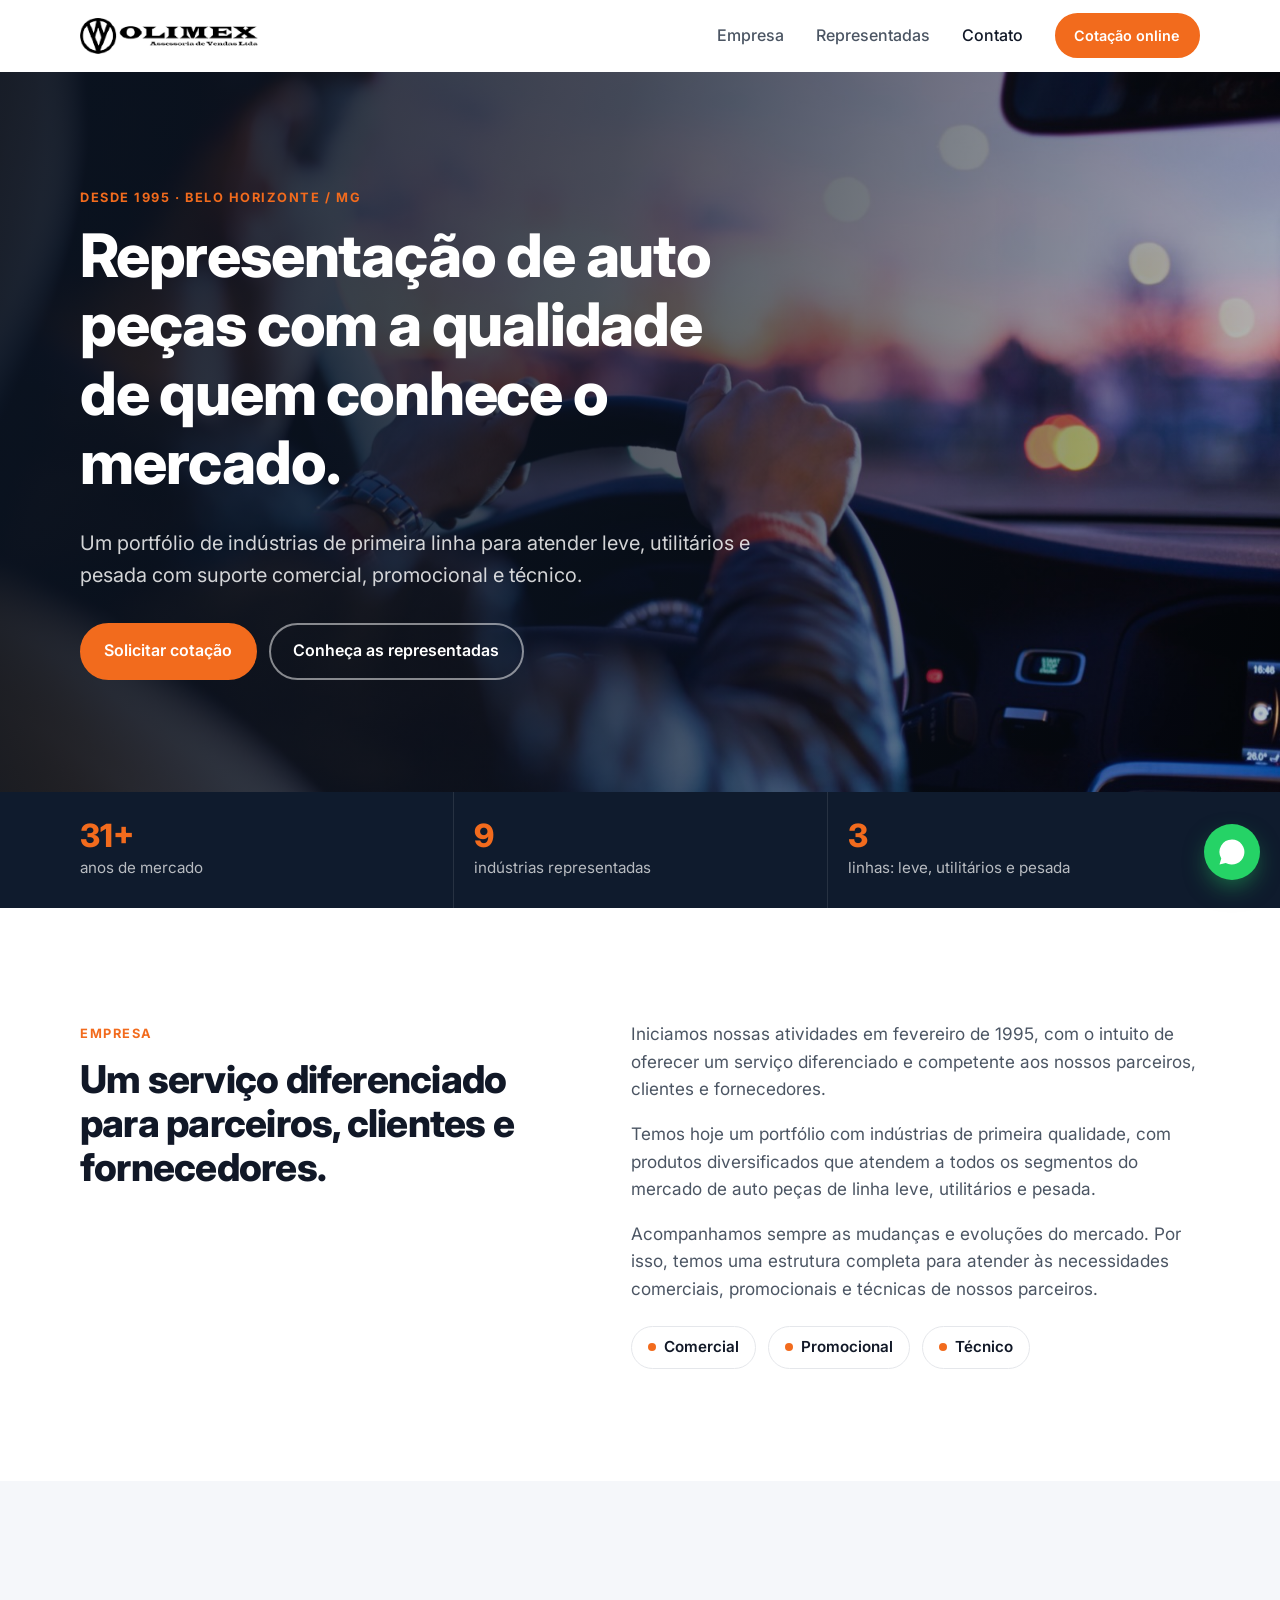
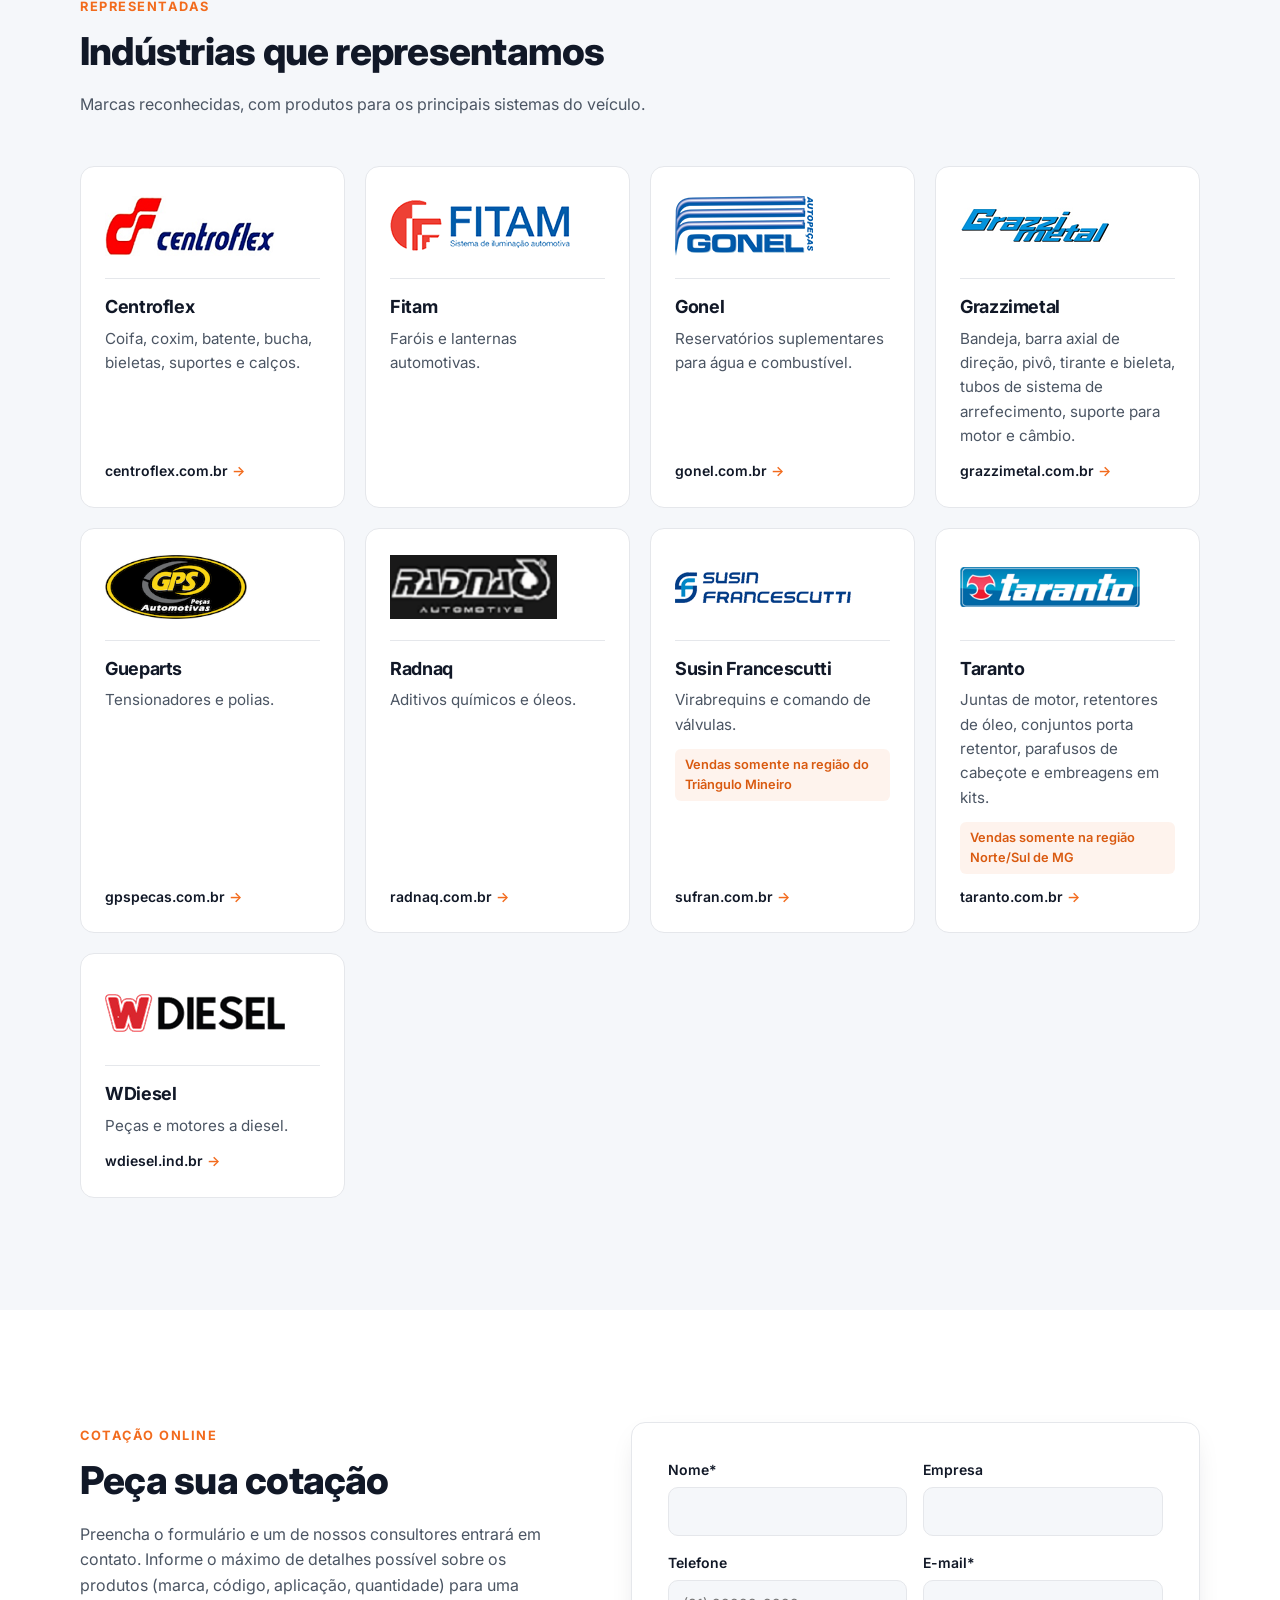
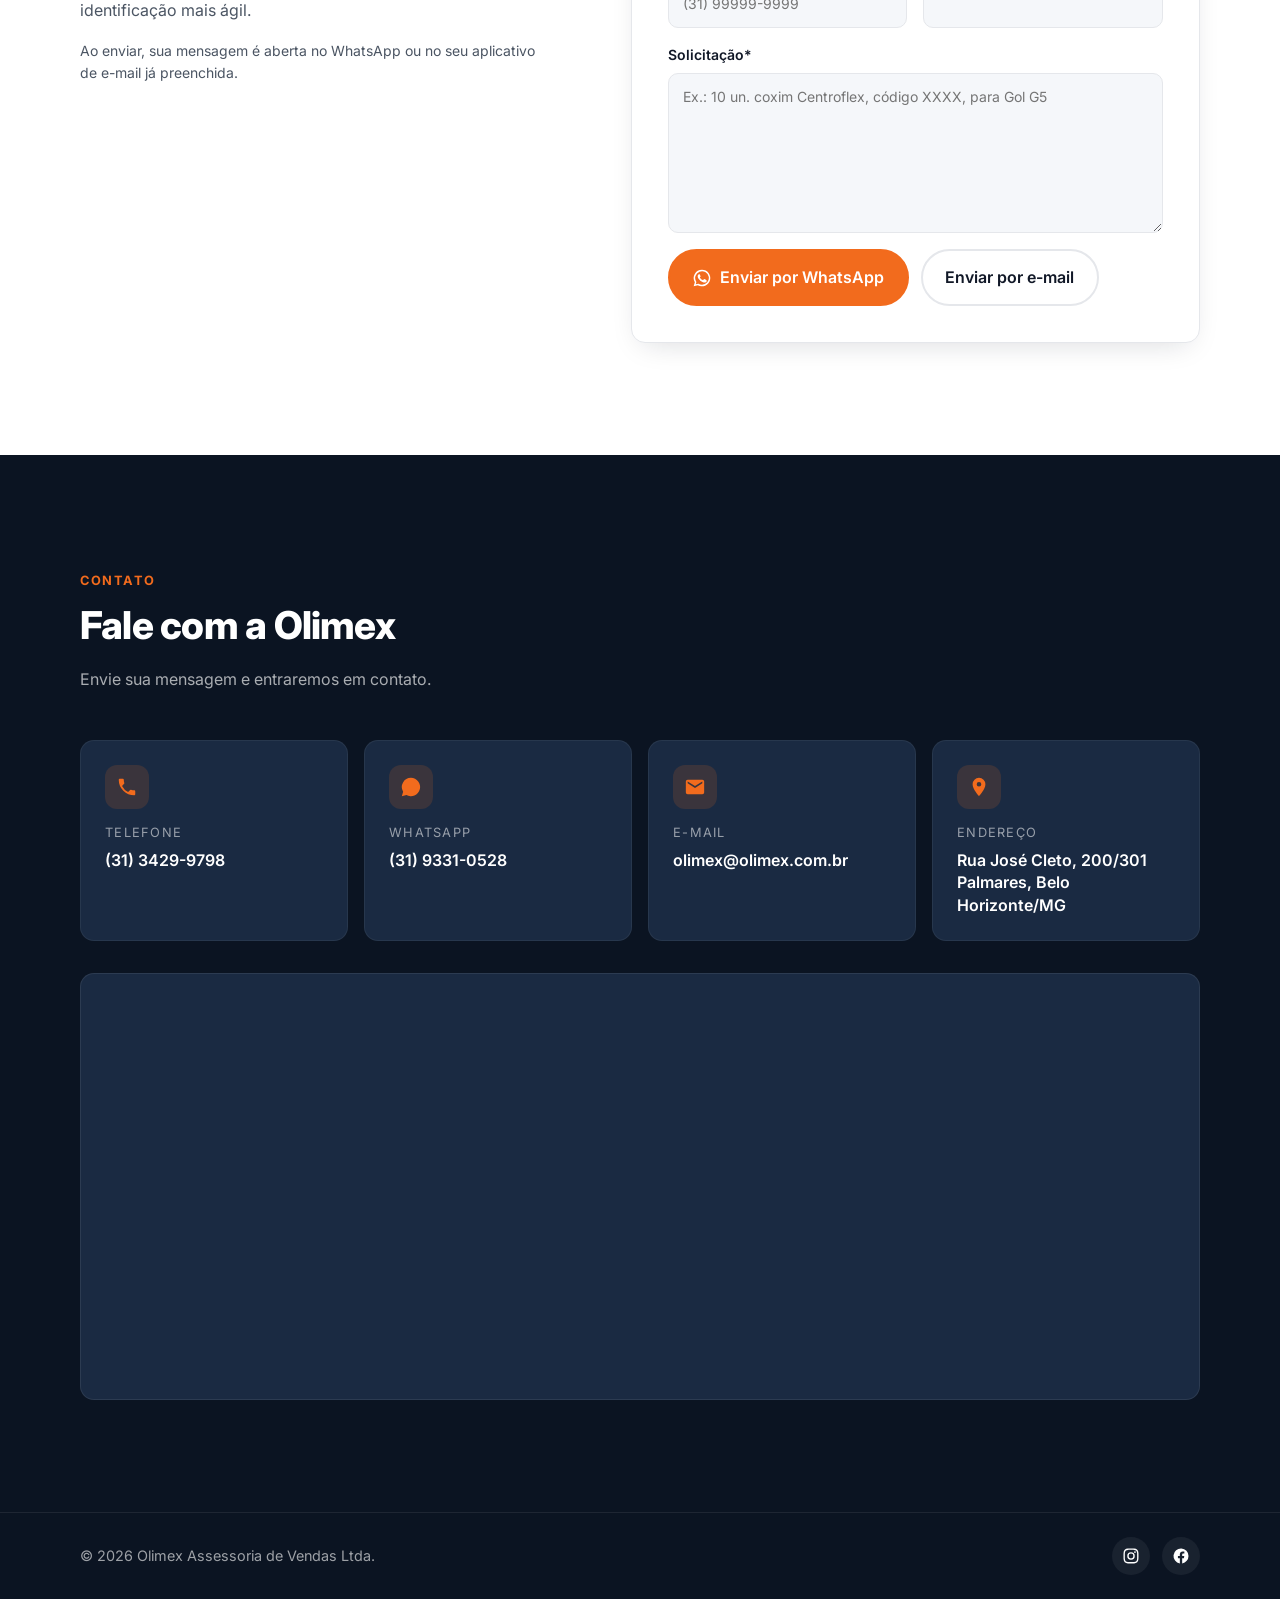
==== commit a40a6afa: "feat: remove syl from representadas Co-Authored-By: Claude Opus 5.5 <noreply@anthropic.com>" ====
--- a/index.html
+++ b/index.html
@@ -64,7 +64,7 @@
     <section class="stats" aria-label="Destaques">
       <div class="container stats-grid">
         <div class="stat"><strong data-since="1995">30+</strong><span>anos de mercado</span></div>
-        <div class="stat"><strong>10</strong><span>indústrias representadas</span></div>
+        <div class="stat"><strong>9</strong><span>indústrias representadas</span></div>
         <div class="stat"><strong>3</strong><span>linhas: leve, utilitários e pesada</span></div>
       </div>
     </section>
@@ -155,13 +155,6 @@
             <p>Virabrequins e comando de válvulas.</p>
             <p class="note">Vendas somente na região do Triângulo Mineiro</p>
             <a href="https://www.sufran.com.br/" target="_blank" rel="noopener">sufran.com.br</a>
-          </article>
-
-          <article class="brand-card">
-            <div class="brand-logo"><img src="assets/img/brands/syl.png" alt="Syl" loading="lazy" /></div>
-            <h3>Syl</h3>
-            <p>Pastilhas e sapatas de freio.</p>
-            <a href="https://www.syl.com.br/" target="_blank" rel="noopener">syl.com.br</a>
           </article>
 
           <article class="brand-card">
@@ -207,7 +200,7 @@
             <label>Telefone<input type="tel" name="telefone" maxlength="15" autocomplete="tel" placeholder="(31) 99999-9999" /></label>
             <label>E-mail*<input type="email" name="email" required autocomplete="email" /></label>
           </div>
-          <label>Solicitação*<textarea name="solicitacao" rows="6" required placeholder="Ex.: 10 un. pastilha de freio Syl, código XXXX, para Gol G5"></textarea></label>
+          <label>Solicitação*<textarea name="solicitacao" rows="6" required placeholder="Ex.: 10 un. coxim Centroflex, código XXXX, para Gol G5"></textarea></label>
           <p class="form-error" role="alert" hidden></p>
           <div class="form-actions">
             <button type="submit" class="btn" data-channel="whatsapp">
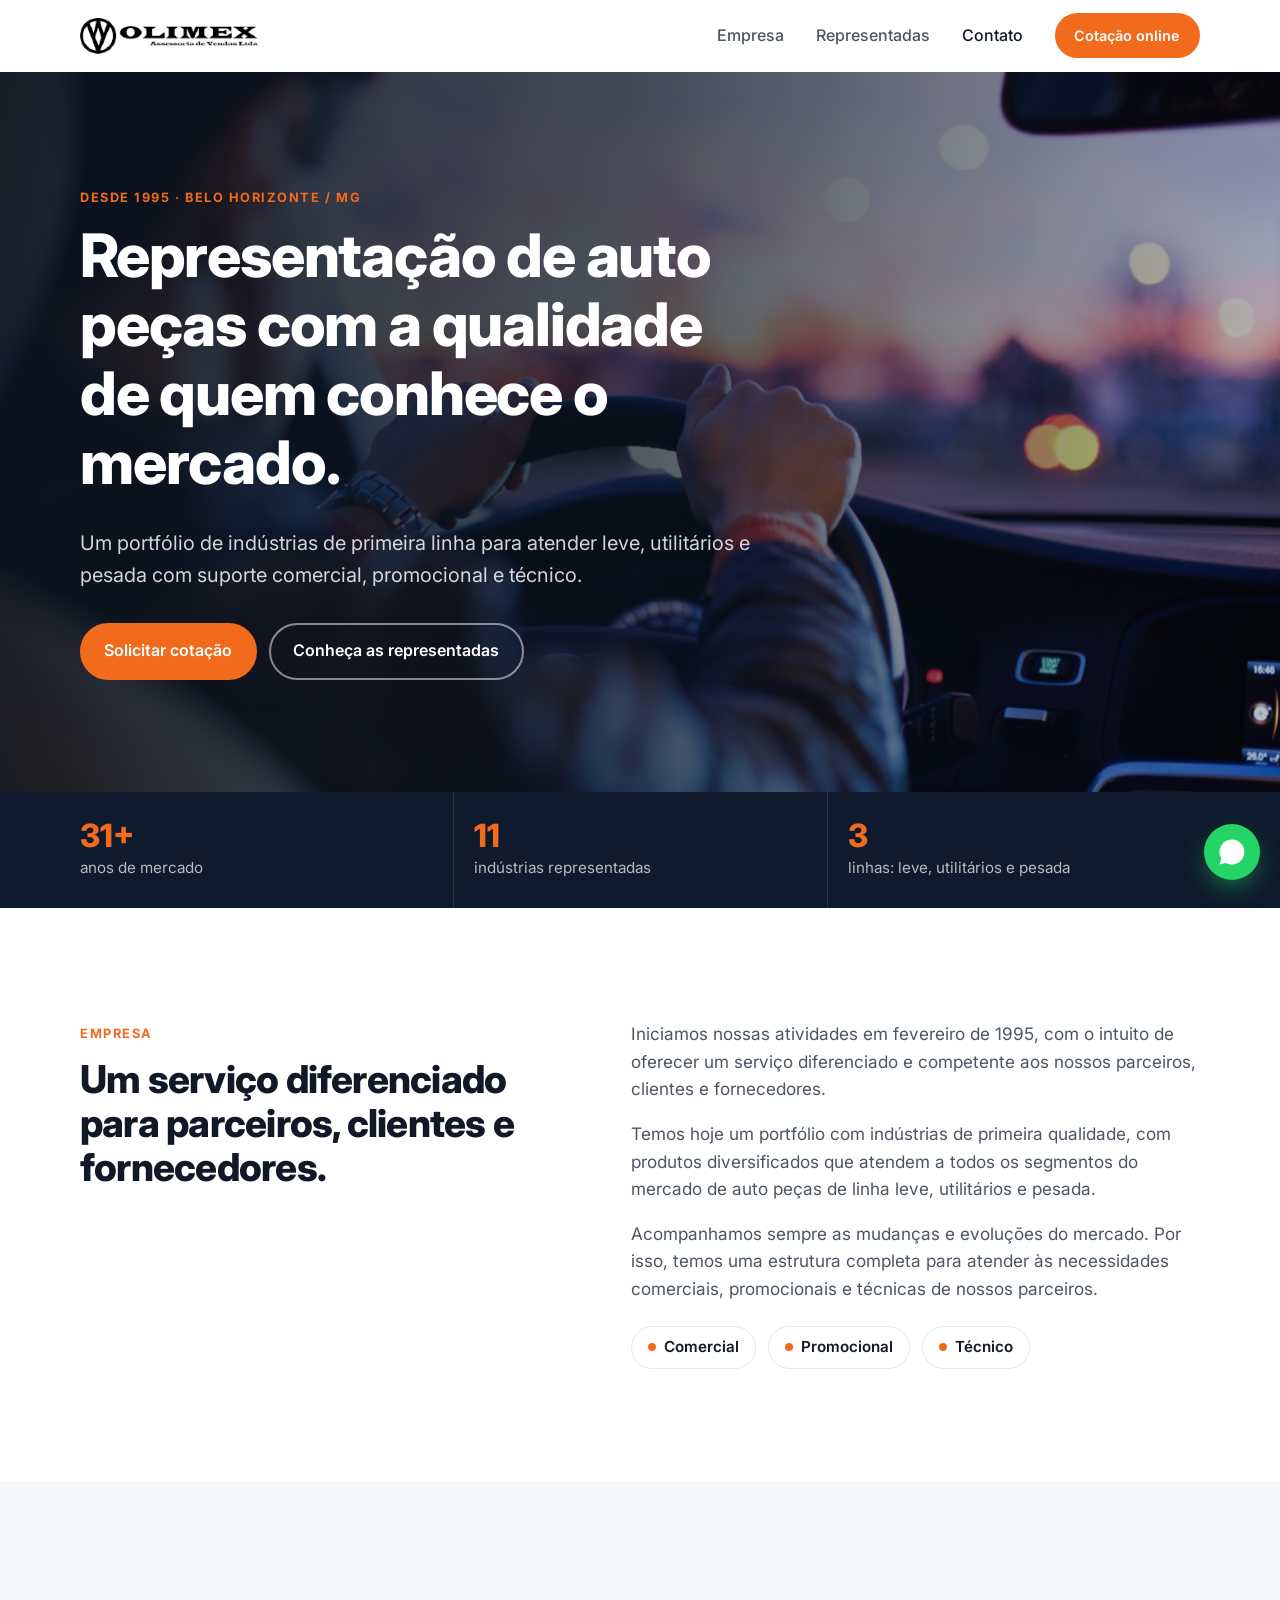
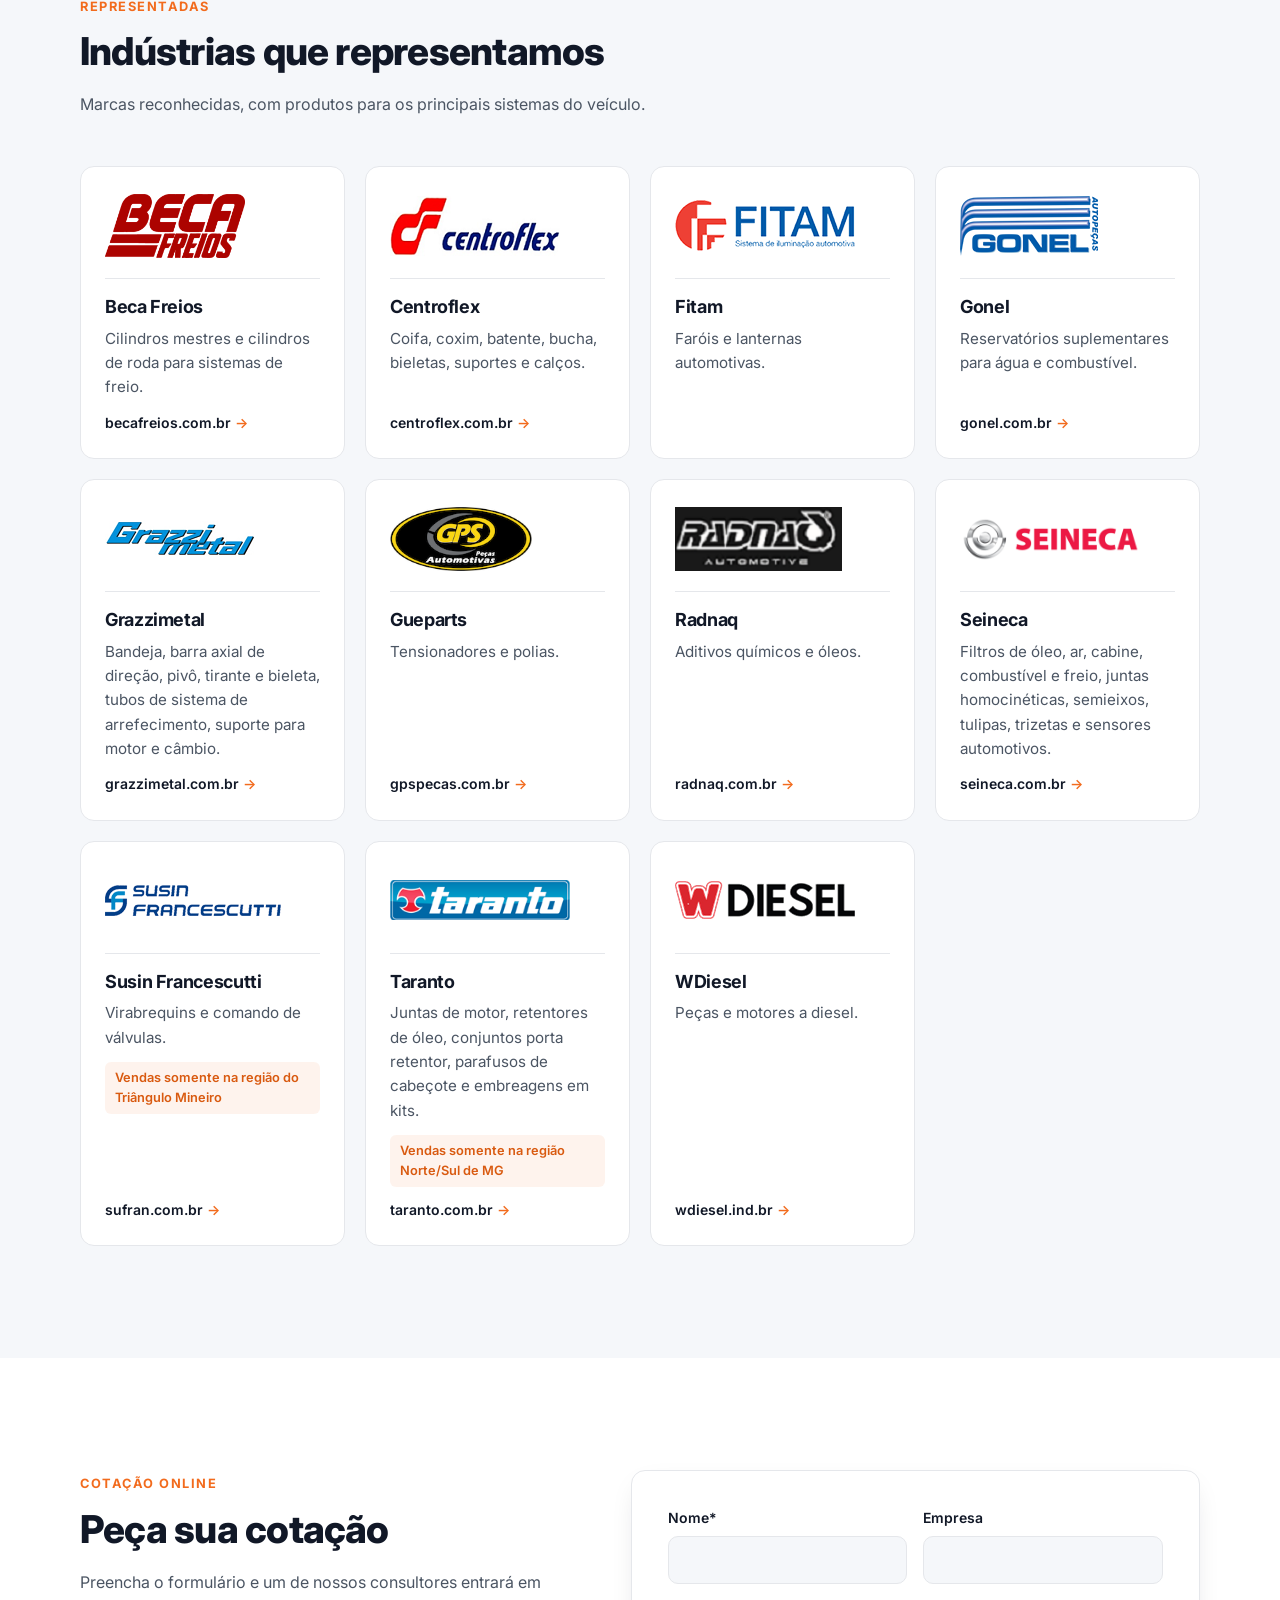
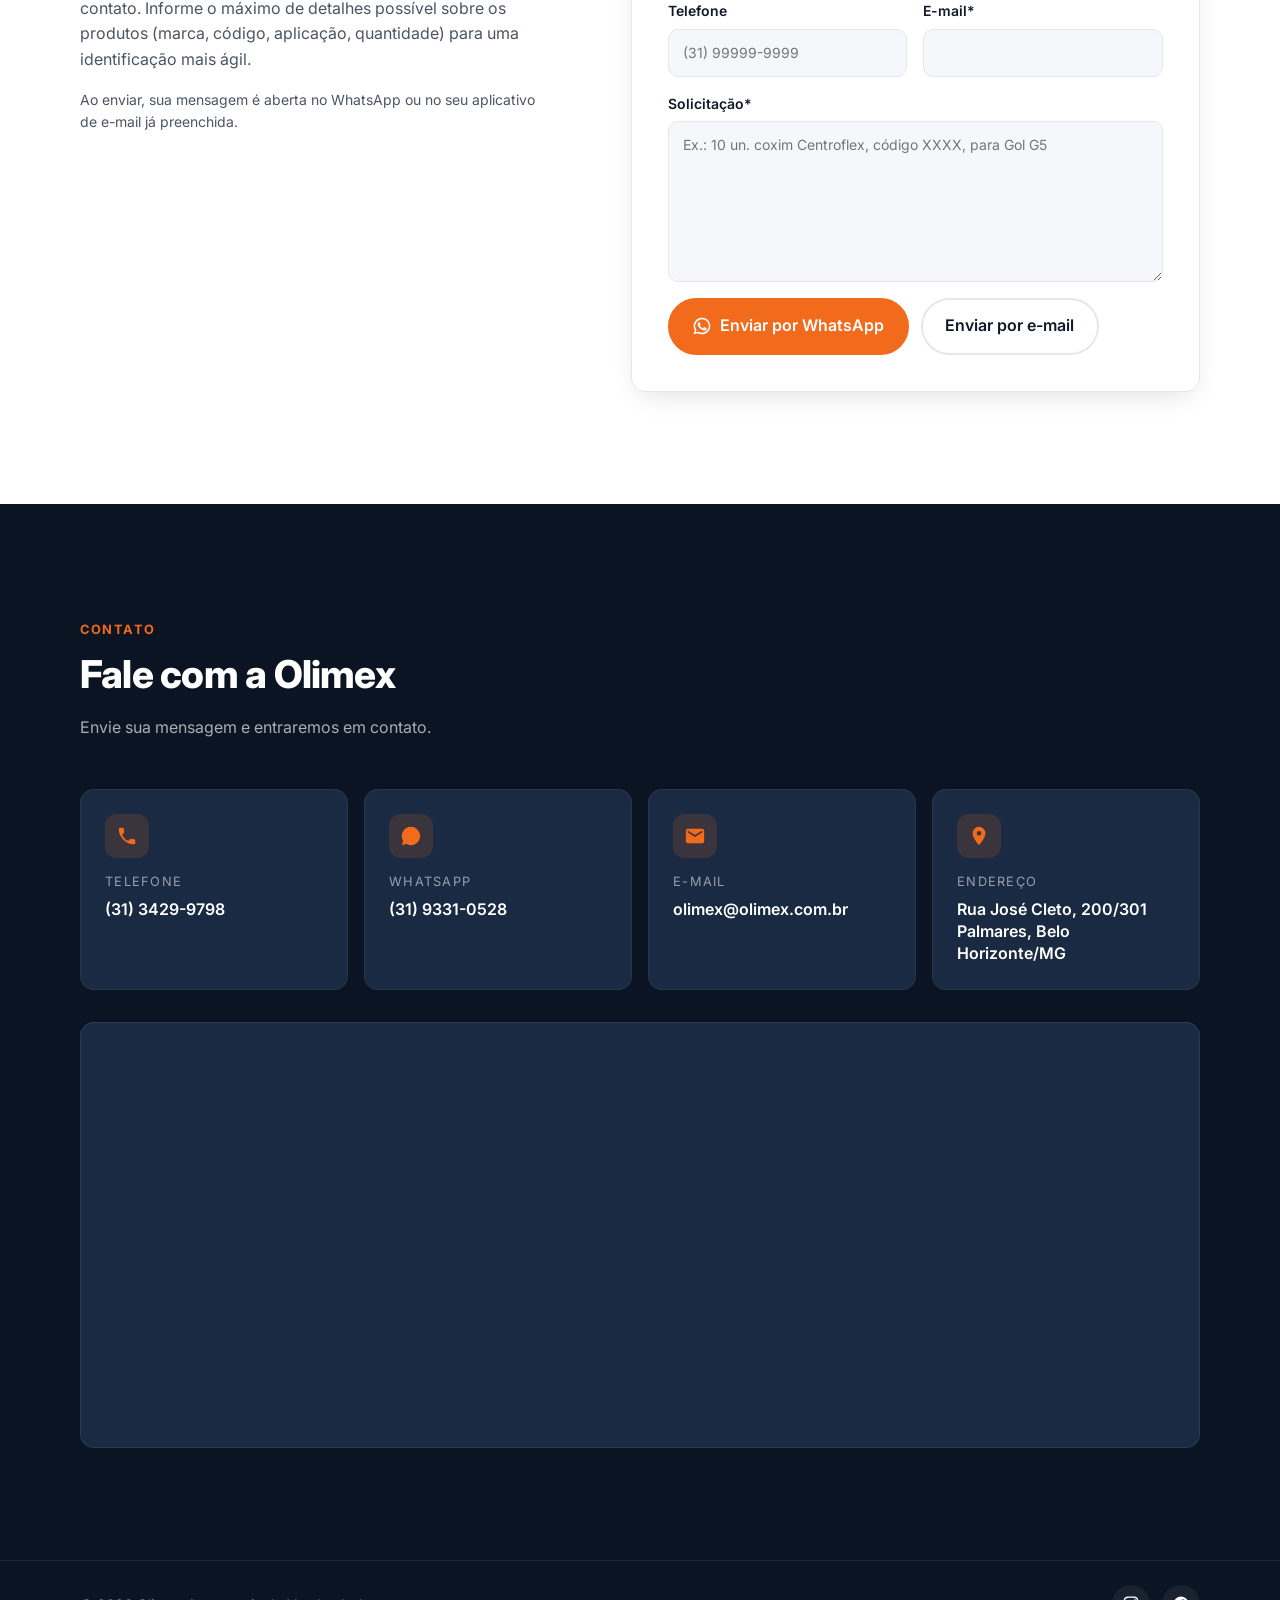
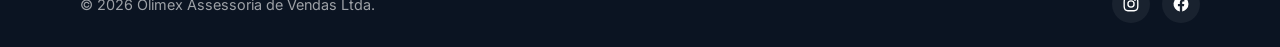
==== commit b1142296: "feat: add beca freios and seineca to representadas Co-Authored-By: Claude Opus 5.5 <noreply@anthropi" ====
--- a/index.html
+++ b/index.html
@@ -64,7 +64,7 @@
     <section class="stats" aria-label="Destaques">
       <div class="container stats-grid">
         <div class="stat"><strong data-since="1995">30+</strong><span>anos de mercado</span></div>
-        <div class="stat"><strong>9</strong><span>indústrias representadas</span></div>
+        <div class="stat"><strong>11</strong><span>indústrias representadas</span></div>
         <div class="stat"><strong>3</strong><span>linhas: leve, utilitários e pesada</span></div>
       </div>
     </section>
@@ -109,6 +109,13 @@
 
         <div class="brands">
           <article class="brand-card">
+            <div class="brand-logo"><img src="assets/img/brands/beca.png" alt="Beca Freios" loading="lazy" /></div>
+            <h3>Beca Freios</h3>
+            <p>Cilindros mestres e cilindros de roda para sistemas de freio.</p>
+            <a href="https://becafreios.com.br/" target="_blank" rel="noopener">becafreios.com.br</a>
+          </article>
+
+          <article class="brand-card">
             <div class="brand-logo"><img src="assets/img/brands/centroflex.png" alt="Centroflex" loading="lazy" /></div>
             <h3>Centroflex</h3>
             <p>Coifa, coxim, batente, bucha, bieletas, suportes e calços.</p>
@@ -147,6 +154,13 @@
             <h3>Radnaq</h3>
             <p>Aditivos químicos e óleos.</p>
             <a href="https://radnaq.com.br/" target="_blank" rel="noopener">radnaq.com.br</a>
+          </article>
+
+          <article class="brand-card">
+            <div class="brand-logo"><img src="assets/img/brands/seineca.png" alt="Seineca" loading="lazy" /></div>
+            <h3>Seineca</h3>
+            <p>Filtros de óleo, ar, cabine, combustível e freio, juntas homocinéticas, semieixos, tulipas, trizetas e sensores automotivos.</p>
+            <a href="https://www.seineca.com.br/" target="_blank" rel="noopener">seineca.com.br</a>
           </article>
 
           <article class="brand-card">
